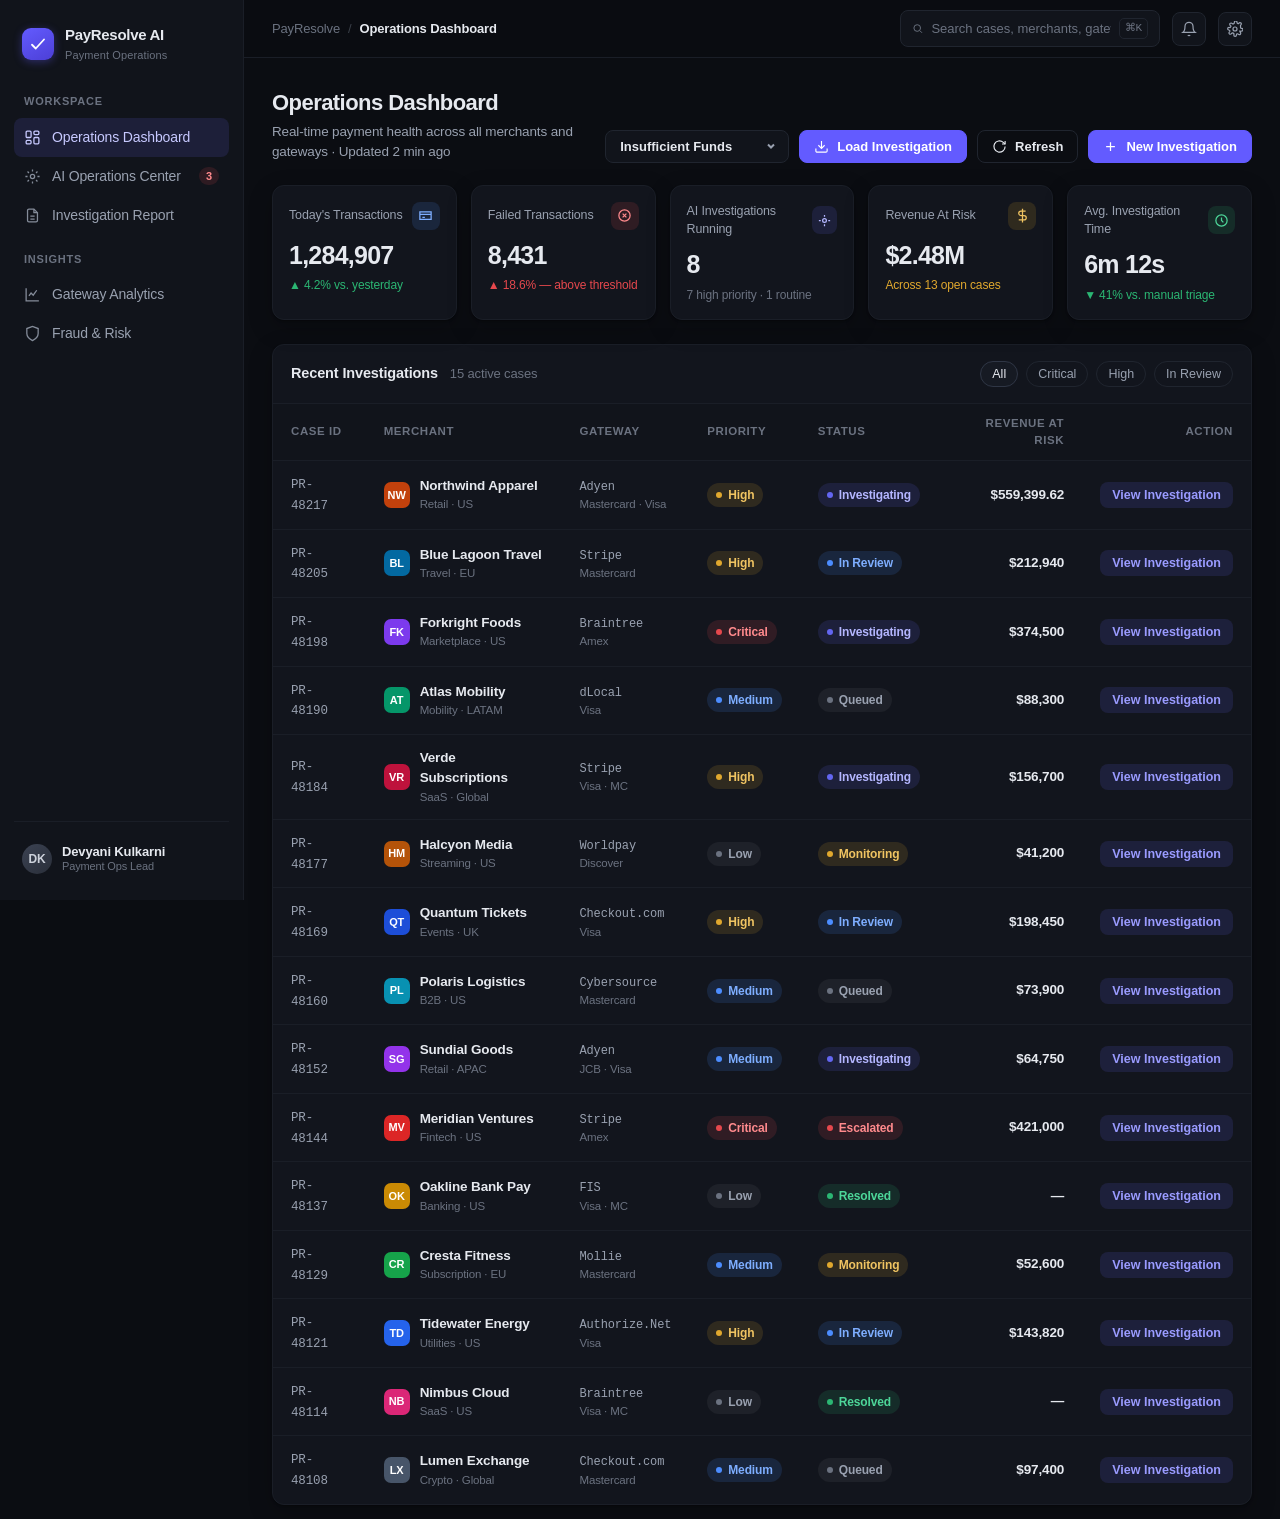
==== index.html @ 767268ad "Refactor project architecture" ====
<!DOCTYPE html>
<html lang="en">
<head>
<meta charset="UTF-8" />
<meta name="viewport" content="width=device-width, initial-scale=1.0" />
<title>PayResolve AI — Payment Operations Platform</title>
<style>
  :root {
    --bg: #0b0d12;
    --bg-elev: #11141b;
    --bg-elev-2: #161a23;
    --panel: #12151d;
    --border: #20252f;
    --border-soft: #1a1e27;
    --text: #e6e9ef;
    --text-mut: #99a1b0;
    --text-dim: #6b7280;
    --accent: #6366f1;
    --accent-soft: rgba(99, 102, 241, 0.14);
    --accent-2: #635bff;
    --green: #2bb673;
    --green-soft: rgba(43, 182, 115, 0.14);
    --amber: #e0a82e;
    --amber-soft: rgba(224, 168, 46, 0.14);
    --red: #e5484d;
    --red-soft: rgba(229, 72, 77, 0.14);
    --blue: #4c8dff;
    --blue-soft: rgba(76, 141, 255, 0.14);
    --radius: 12px;
    --radius-sm: 8px;
    --shadow: 0 1px 2px rgba(0,0,0,0.3), 0 8px 24px rgba(0,0,0,0.22);
    --font: -apple-system, BlinkMacSystemFont, "Segoe UI", Inter, Roboto, Helvetica, Arial, sans-serif;
    --mono: "SF Mono", "JetBrains Mono", ui-monospace, Menlo, Consolas, monospace;
  }

  * { box-sizing: border-box; margin: 0; padding: 0; }
  html, body { height: 100%; }
  body {
    font-family: var(--font);
    background: var(--bg);
    color: var(--text);
    font-size: 14px;
    line-height: 1.5;
    -webkit-font-smoothing: antialiased;
    letter-spacing: -0.01em;
  }
  ::selection { background: var(--accent-soft); }
  ::-webkit-scrollbar { width: 10px; height: 10px; }
  ::-webkit-scrollbar-thumb { background: #232834; border-radius: 8px; border: 2px solid var(--bg); }
  ::-webkit-scrollbar-thumb:hover { background: #2e3442; }

  .app { display: grid; grid-template-columns: 244px 1fr; min-height: 100vh; }

  /* ---------- Sidebar ---------- */
  .sidebar {
    background: var(--bg-elev);
    border-right: 1px solid var(--border-soft);
    display: flex;
    flex-direction: column;
    padding: 18px 14px;
    position: sticky;
    top: 0;
    height: 100vh;
  }
  .brand { display: flex; align-items: center; gap: 11px; padding: 6px 8px 20px; }
  .brand-mark {
    width: 32px; height: 32px; border-radius: 9px;
    background: linear-gradient(150deg, #635bff, #4c3fd6);
    display: grid; place-items: center; flex-shrink: 0;
    box-shadow: 0 2px 8px rgba(99,91,255,0.35);
  }
  .brand-mark svg { width: 18px; height: 18px; }
  .brand-name { font-weight: 650; font-size: 15px; letter-spacing: -0.02em; }
  .brand-sub { font-size: 11px; color: var(--text-dim); letter-spacing: 0.01em; }

  .nav-label { font-size: 11px; text-transform: uppercase; letter-spacing: 0.07em; color: var(--text-dim); padding: 10px 10px 8px; font-weight: 600; }
  .nav-item {
    display: flex; align-items: center; gap: 11px;
    padding: 9px 10px; border-radius: var(--radius-sm);
    color: var(--text-mut); cursor: pointer; font-weight: 500;
    transition: background .15s ease, color .15s ease;
    user-select: none; position: relative;
  }
  .nav-item svg { width: 17px; height: 17px; flex-shrink: 0; opacity: .85; }
  .nav-item:hover { background: var(--bg-elev-2); color: var(--text); }
  .nav-item.active { background: var(--accent-soft); color: #c7c9ff; }
  .nav-item.active svg { opacity: 1; }
  .nav-badge { margin-left: auto; font-size: 11px; background: var(--red-soft); color: #ff8a8d; padding: 1px 7px; border-radius: 20px; font-weight: 600; }

  .sidebar-foot { margin-top: auto; padding-top: 14px; border-top: 1px solid var(--border-soft); }
  .user-chip { display: flex; align-items: center; gap: 10px; padding: 8px 8px; border-radius: var(--radius-sm); cursor: pointer; transition: background .15s; }
  .user-chip:hover { background: var(--bg-elev-2); }
  .avatar { width: 30px; height: 30px; border-radius: 50%; background: linear-gradient(140deg,#3b4252,#2a2f3a); display: grid; place-items: center; font-size: 12px; font-weight: 600; color: #cdd2db; }
  .user-meta { line-height: 1.25; }
  .user-meta .nm { font-size: 13px; font-weight: 550; }
  .user-meta .rl { font-size: 11px; color: var(--text-dim); }

  /* ---------- Main ---------- */
  .main { display: flex; flex-direction: column; min-width: 0; }
  .topbar {
    height: 58px; border-bottom: 1px solid var(--border-soft);
    display: flex; align-items: center; gap: 16px;
    padding: 0 28px; background: rgba(11,13,18,0.7); backdrop-filter: blur(8px);
    position: sticky; top: 0; z-index: 20;
  }
  .crumbs { font-size: 13px; color: var(--text-dim); display: flex; align-items: center; gap: 8px; }
  .crumbs b { color: var(--text); font-weight: 550; }
  .crumbs .sep { opacity: .5; }
  .topbar-right { margin-left: auto; display: flex; align-items: center; gap: 12px; }
  .search {
    display: flex; align-items: center; gap: 8px; background: var(--bg-elev);
    border: 1px solid var(--border); border-radius: var(--radius-sm);
    padding: 7px 11px; width: 260px; color: var(--text-dim);
  }
  .search input { background: none; border: none; outline: none; color: var(--text); font-size: 13px; width: 100%; }
  .search input::placeholder { color: var(--text-dim); }
  .kbd { font-size: 11px; border: 1px solid var(--border); border-radius: 5px; padding: 1px 5px; color: var(--text-dim); font-family: var(--mono); }
  .icon-btn { width: 34px; height: 34px; border-radius: var(--radius-sm); border: 1px solid var(--border); background: var(--bg-elev); display: grid; place-items: center; cursor: pointer; color: var(--text-mut); transition: .15s; }
  .icon-btn:hover { color: var(--text); border-color: #2c3340; }
  .icon-btn svg { width: 16px; height: 16px; }

  .content { padding: 28px; max-width: 1400px; width: 100%; margin: 0 auto; }

  .screen { display: none; animation: fade .25s ease; }
  .screen.active { display: block; }
  @keyframes fade { from { opacity: 0; transform: translateY(4px);} to { opacity:1; transform: none; } }

  .page-head { display: flex; align-items: flex-end; justify-content: space-between; gap: 20px; margin-bottom: 22px; }
  .page-title { font-size: 22px; font-weight: 650; letter-spacing: -0.025em; }
  .page-desc { color: var(--text-mut); font-size: 13.5px; margin-top: 3px; }
  .head-actions { display: flex; gap: 10px; }

  .btn {
    display: inline-flex; align-items: center; gap: 8px;
    padding: 8px 14px; border-radius: var(--radius-sm); font-size: 13px; font-weight: 550;
    border: 1px solid var(--border); background: var(--bg-elev); color: var(--text);
    cursor: pointer; transition: .15s; white-space: nowrap;
  }
  .btn:hover { border-color: #2f3645; background: var(--bg-elev-2); }
  .btn svg { width: 15px; height: 15px; }
  .btn.primary { background: var(--accent-2); border-color: var(--accent-2); color: #fff; }
  .btn.primary:hover { background: #5249f0; border-color: #5249f0; }
  .btn.ghost { background: transparent; }

  /* ---------- Stat cards ---------- */
  .stats { display: grid; grid-template-columns: repeat(5, 1fr); gap: 14px; margin-bottom: 24px; }
  .stat {
    background: var(--panel); border: 1px solid var(--border-soft); border-radius: var(--radius);
    padding: 16px 16px 15px; box-shadow: var(--shadow); transition: border-color .15s, transform .15s;
  }
  .stat:hover { border-color: var(--border); transform: translateY(-1px); }
  .stat-top { display: flex; align-items: center; justify-content: space-between; margin-bottom: 12px; }
  .stat-label { font-size: 12.5px; color: var(--text-mut); font-weight: 500; }
  .stat-ico { width: 28px; height: 28px; border-radius: 8px; display: grid; place-items: center; }
  .stat-ico svg { width: 15px; height: 15px; }
  .stat-val { font-size: 25px; font-weight: 650; letter-spacing: -0.03em; line-height: 1.1; }
  .stat-delta { font-size: 12px; margin-top: 7px; display: flex; align-items: center; gap: 5px; color: var(--text-dim); }
  .delta-up { color: var(--green); } .delta-down { color: var(--red); } .delta-warn { color: var(--amber); }

  /* ---------- Card / table ---------- */
  .card { background: var(--panel); border: 1px solid var(--border-soft); border-radius: var(--radius); box-shadow: var(--shadow); overflow: hidden; }
  .card-head { display: flex; align-items: center; justify-content: space-between; padding: 16px 18px; border-bottom: 1px solid var(--border-soft); }
  .card-title { font-size: 14.5px; font-weight: 600; }
  .card-title .muted { color: var(--text-dim); font-weight: 400; margin-left: 8px; font-size: 13px; }
  .filters { display: flex; gap: 8px; }
  .chip { font-size: 12.5px; padding: 5px 11px; border-radius: 20px; border: 1px solid var(--border); color: var(--text-mut); cursor: pointer; transition: .15s; background: transparent; }
  .chip:hover { color: var(--text); border-color: #2f3645; }
  .chip.active { background: var(--bg-elev-2); color: var(--text); border-color: #2f3645; }

  table { width: 100%; border-collapse: collapse; }
  thead th {
    text-align: left; font-size: 11.5px; text-transform: uppercase; letter-spacing: 0.05em;
    color: var(--text-dim); font-weight: 600; padding: 11px 18px; background: var(--bg-elev);
    border-bottom: 1px solid var(--border-soft);
  }
  thead th.right, td.right { text-align: right; }
  tbody td { padding: 13px 18px; border-bottom: 1px solid var(--border-soft); font-size: 13.5px; vertical-align: middle; }
  tbody tr:last-child td { border-bottom: none; }
  tbody tr { transition: background .12s; }
  tbody tr:hover { background: rgba(255,255,255,0.018); }
  .case-id { font-family: var(--mono); font-size: 12.5px; color: var(--text-mut); }
  .merchant-cell { display: flex; align-items: center; gap: 10px; }
  .merchant-logo { width: 26px; height: 26px; border-radius: 7px; display: grid; place-items: center; font-size: 11px; font-weight: 700; color: #fff; flex-shrink: 0; }
  .merchant-name { font-weight: 550; }
  .merchant-sub { font-size: 11.5px; color: var(--text-dim); }
  .gateway-tag { font-family: var(--mono); font-size: 12px; color: var(--text-mut); }

  .badge { display: inline-flex; align-items: center; gap: 6px; font-size: 12px; font-weight: 550; padding: 3px 9px; border-radius: 20px; white-space: nowrap; }
  .badge .dot { width: 6px; height: 6px; border-radius: 50%; }
  .b-red { background: var(--red-soft); color: #ff8a8d; } .b-red .dot { background: var(--red); }
  .b-amber { background: var(--amber-soft); color: #f0c462; } .b-amber .dot { background: var(--amber); }
  .b-green { background: var(--green-soft); color: #4dd699; } .b-green .dot { background: var(--green); }
  .b-blue { background: var(--blue-soft); color: #7eaeff; } .b-blue .dot { background: var(--blue); }
  .b-gray { background: rgba(255,255,255,0.05); color: var(--text-mut); } .b-gray .dot { background: var(--text-dim); }
  .b-violet { background: var(--accent-soft); color: #b4b6ff; } .b-violet .dot { background: var(--accent); }

  .risk-val { font-weight: 600; font-variant-numeric: tabular-nums; }
  .link-btn { font-size: 12.5px; font-weight: 550; color: #9a9bff; background: var(--accent-soft); border: 1px solid transparent; padding: 5px 11px; border-radius: var(--radius-sm); cursor: pointer; transition: .15s; white-space: nowrap; }
  .link-btn:hover { background: rgba(99,102,241,0.22); }

  /* ---------- Screen 2 — Ops center ---------- */
  .ops-grid {
    display: grid;
    grid-template-columns: 300px 1fr 320px;
    grid-template-rows: minmax(360px, 1fr) 260px;
    grid-template-areas:
      "summary center decision"
      "summary conversation recommend";
    gap: 16px;
    height: calc(100vh - 58px - 56px - 70px);
    min-height: 640px;
  }
  .ops-panel { background: var(--panel); border: 1px solid var(--border-soft); border-radius: var(--radius); box-shadow: var(--shadow); display: flex; flex-direction: column; overflow: hidden; }
  .ops-panel-head { padding: 13px 16px; border-bottom: 1px solid var(--border-soft); display: flex; align-items: center; gap: 9px; flex-shrink: 0; }
  .ops-panel-head .ico { width: 26px; height: 26px; border-radius: 7px; display: grid; place-items: center; background: var(--bg-elev-2); }
  .ops-panel-head .ico svg { width: 14px; height: 14px; color: var(--text-mut); }
  .ops-panel-head h3 { font-size: 13.5px; font-weight: 600; }
  .ops-panel-head .sub { font-size: 11px; color: var(--text-dim); }
  .ops-panel-body { padding: 16px; overflow: auto; flex: 1; }

  .area-summary { grid-area: summary; }
  .area-center { grid-area: center; }
  .area-decision { grid-area: decision; }
  .area-conversation { grid-area: conversation; }
  .area-recommend { grid-area: recommend; }

  .summary-row { display: flex; flex-direction: column; gap: 3px; padding: 11px 0; border-bottom: 1px solid var(--border-soft); }
  .summary-row:last-child { border-bottom: none; }
  .summary-row .k { font-size: 11.5px; text-transform: uppercase; letter-spacing: 0.05em; color: var(--text-dim); font-weight: 600; }
  .summary-row .v { font-size: 14px; font-weight: 550; display: flex; align-items: center; gap: 9px; }

  .placeholder {
    flex: 1; display: flex; flex-direction: column; align-items: center; justify-content: center;
    text-align: center; padding: 30px; gap: 14px; color: var(--text-dim);
    border: 1.5px dashed var(--border); border-radius: var(--radius); margin: 16px;
  }
  .placeholder .ph-ico { width: 52px; height: 52px; border-radius: 14px; background: var(--bg-elev-2); display: grid; place-items: center; }
  .placeholder .ph-ico svg { width: 24px; height: 24px; color: var(--text-mut); }
  .placeholder h4 { font-size: 15px; font-weight: 600; color: var(--text); }
  .placeholder p { font-size: 12.5px; max-width: 340px; line-height: 1.55; }
  .ph-pill { font-size: 11px; font-weight: 600; letter-spacing: 0.04em; text-transform: uppercase; color: #9a9bff; background: var(--accent-soft); padding: 4px 10px; border-radius: 20px; }


  /* ---------- Screen 3 — Report ---------- */
  .report-wrap { max-width: 860px; margin: 0 auto; }
  .report {
    background: var(--panel); border: 1px solid var(--border-soft); border-radius: var(--radius);
    box-shadow: var(--shadow); overflow: hidden;
  }
  .report-banner { padding: 28px 36px; border-bottom: 1px solid var(--border-soft); background: linear-gradient(180deg, #14171f, var(--panel)); }
  .report-tag { font-size: 11px; text-transform: uppercase; letter-spacing: 0.08em; color: #9a9bff; font-weight: 650; margin-bottom: 10px; }
  .report-title { font-size: 24px; font-weight: 680; letter-spacing: -0.03em; }
  .report-meta { display: flex; flex-wrap: wrap; gap: 22px; margin-top: 16px; }
  .report-meta div { display: flex; flex-direction: column; gap: 2px; }
  .report-meta .k { font-size: 11px; text-transform: uppercase; letter-spacing: 0.05em; color: var(--text-dim); font-weight: 600; }
  .report-meta .v { font-size: 13.5px; font-weight: 550; }
  .report-body { padding: 14px 36px 36px; }
  .sec { padding: 26px 0; border-bottom: 1px solid var(--border-soft); }
  .sec:last-child { border-bottom: none; }
  .sec-head { display: flex; align-items: center; gap: 11px; margin-bottom: 14px; }
  .sec-num { width: 24px; height: 24px; border-radius: 7px; background: var(--bg-elev-2); display: grid; place-items: center; font-size: 12px; font-weight: 650; color: var(--text-mut); font-family: var(--mono); }
  .sec-head h3 { font-size: 16px; font-weight: 620; letter-spacing: -0.02em; }
  .sec p { color: var(--text-mut); font-size: 14px; line-height: 1.7; margin-bottom: 12px; }
  .sec p:last-child { margin-bottom: 0; }
  .sec strong { color: var(--text); font-weight: 600; }
  .callout { background: var(--bg-elev); border: 1px solid var(--border-soft); border-left: 3px solid var(--accent-2); border-radius: var(--radius-sm); padding: 14px 16px; margin: 6px 0; }
  .callout .ct { font-size: 12px; text-transform: uppercase; letter-spacing: 0.05em; color: var(--text-dim); font-weight: 600; margin-bottom: 5px; }
  .callout .cv { font-size: 14px; color: var(--text); line-height: 1.6; }
  .impact-grid { display: grid; grid-template-columns: repeat(3, 1fr); gap: 12px; margin-top: 6px; }
  .impact-cell { background: var(--bg-elev); border: 1px solid var(--border-soft); border-radius: var(--radius-sm); padding: 14px; }
  .impact-cell .k { font-size: 11.5px; color: var(--text-dim); text-transform: uppercase; letter-spacing: 0.04em; font-weight: 600; }
  .impact-cell .v { font-size: 21px; font-weight: 650; letter-spacing: -0.02em; margin-top: 6px; }
  .impact-cell .s { font-size: 12px; color: var(--text-mut); margin-top: 3px; }
  .evidence-list { display: flex; flex-direction: column; gap: 9px; }
  .ev-item { display: flex; align-items: center; gap: 12px; background: var(--bg-elev); border: 1px solid var(--border-soft); border-radius: var(--radius-sm); padding: 12px 14px; }
  .ev-item .ev-ico { width: 30px; height: 30px; border-radius: 8px; background: var(--bg-elev-2); display: grid; place-items: center; flex-shrink: 0; }
  .ev-item .ev-ico svg { width: 15px; height: 15px; color: var(--text-mut); }
  .ev-item .ev-main { flex: 1; }
  .ev-item .ev-t { font-size: 13.5px; font-weight: 550; }
  .ev-item .ev-d { font-size: 12px; color: var(--text-dim); }
  .approval-row { display: flex; align-items: center; gap: 14px; background: var(--bg-elev); border: 1px solid var(--border-soft); border-radius: var(--radius-sm); padding: 16px; }
  .approval-row .ap-av { width: 40px; height: 40px; border-radius: 50%; background: linear-gradient(140deg,#3b4252,#2a2f3a); display: grid; place-items: center; font-weight: 650; color: #cdd2db; }
  .approval-row .ap-main { flex: 1; }
  .approval-row .ap-n { font-weight: 600; font-size: 14px; }
  .approval-row .ap-r { font-size: 12.5px; color: var(--text-dim); }

  @media (max-width: 1160px) {
    .stats { grid-template-columns: repeat(2, 1fr); }
    .ops-grid { grid-template-columns: 1fr; grid-template-rows: auto auto auto auto auto; grid-template-areas: "summary" "center" "decision" "conversation" "recommend"; height: auto; }
    .ops-panel { min-height: 280px; }
  }
  @media (max-width: 820px) {
    .app { grid-template-columns: 1fr; }
    .sidebar { display: none; }
    .search { display: none; }
    .stats { grid-template-columns: 1fr; }
    .content { padding: 18px; }
    .impact-grid { grid-template-columns: 1fr; }
    table { font-size: 12.5px; }
  }

  /* ============================================================
     MULTI-AGENT ORCHESTRATION  (Ops Center only — additive)
     ============================================================ */
  .agent-canvas { display: flex; flex-direction: column; align-items: stretch; gap: 0; }
  .agent-card {
    position: relative; display: flex; align-items: flex-start; gap: 12px;
    background: var(--bg-elev); border: 1px solid var(--border-soft);
    border-radius: var(--radius-sm); padding: 13px 14px;
    transition: border-color .3s ease, background .3s ease, box-shadow .3s ease, transform .3s ease;
    z-index: 1;
  }
  .agent-card .ag-avatar {
    width: 34px; height: 34px; border-radius: 9px; flex-shrink: 0;
    display: grid; place-items: center; background: var(--bg-elev-2);
    border: 1px solid var(--border); transition: .3s ease;
  }
  .agent-card .ag-avatar svg { width: 17px; height: 17px; color: var(--text-mut); transition: color .3s ease; }
  .agent-card .ag-main { flex: 1; min-width: 0; }
  .agent-card .ag-top { display: flex; align-items: center; gap: 8px; }
  .agent-card .ag-name { font-size: 13.5px; font-weight: 600; letter-spacing: -0.01em; }
  .agent-card .ag-role { font-size: 10.5px; text-transform: uppercase; letter-spacing: 0.05em; color: var(--text-dim); font-weight: 600; }
  .agent-card .ag-status { display: flex; align-items: center; gap: 7px; margin-top: 5px; }
  .agent-card .ag-status .ag-dot { width: 7px; height: 7px; border-radius: 50%; background: var(--text-dim); flex-shrink: 0; transition: background .3s ease; }
  .agent-card .ag-status-text { font-size: 12.5px; color: var(--text-mut); font-variant-numeric: tabular-nums; }
  .agent-card .ag-state {
    margin-left: auto; align-self: flex-start; font-size: 10.5px; font-weight: 650;
    letter-spacing: 0.03em; text-transform: uppercase; padding: 3px 8px; border-radius: 20px;
    background: rgba(255,255,255,0.05); color: var(--text-mut); flex-shrink: 0; transition: .3s ease;
  }
  .agent-card .ag-progress {
    height: 3px; border-radius: 3px; background: var(--bg-elev-2);
    margin-top: 10px; overflow: hidden; opacity: 0; max-height: 0;
    transition: opacity .3s ease, max-height .3s ease;
  }
  .agent-card .ag-progress .ag-bar {
    height: 100%; width: 30%; border-radius: 3px;
    background: linear-gradient(90deg, transparent, var(--accent), transparent);
  }
  .agent-card .ag-result { display: none; margin-top: 10px; gap: 8px; flex-wrap: wrap; }
  .agent-card.show-result .ag-result { display: flex; }
  .ag-metric {
    display: flex; flex-direction: column; gap: 1px;
    background: var(--bg-elev-2); border: 1px solid var(--border-soft);
    border-radius: var(--radius-sm); padding: 7px 11px; animation: agPop .35s ease backwards;
  }
  .ag-metric .mk { font-size: 9.5px; text-transform: uppercase; letter-spacing: 0.05em; color: var(--text-dim); font-weight: 650; }
  .ag-metric .mv { font-size: 14px; font-weight: 650; letter-spacing: -0.01em; font-variant-numeric: tabular-nums; color: #4dd699; }
  @keyframes agPop { from { opacity: 0; transform: translateY(4px) scale(.97);} to { opacity:1; transform:none; } }
  .agent-card.waiting { opacity: .72; }
  .agent-card.working {
    border-color: rgba(99,102,241,0.55);
    background: linear-gradient(180deg, rgba(99,102,241,0.06), var(--bg-elev));
    box-shadow: 0 0 0 1px rgba(99,102,241,0.18), 0 8px 26px rgba(99,91,255,0.12); opacity: 1;
  }
  .agent-card.working .ag-avatar { border-color: rgba(99,102,241,0.6); background: var(--accent-soft); }
  .agent-card.working .ag-avatar svg { color: #b4b6ff; }
  .agent-card.working .ag-status .ag-dot { background: var(--accent); animation: agPulse 1.1s ease-in-out infinite; }
  .agent-card.working .ag-status-text { color: var(--text); }
  .agent-card.working .ag-state { background: var(--accent-soft); color: #b4b6ff; }
  .agent-card.working .ag-progress { opacity: 1; max-height: 8px; }
  .agent-card.working .ag-progress .ag-bar { animation: agIndet 1.15s ease-in-out infinite; }
  @keyframes agPulse { 0%,100% { transform: scale(1); box-shadow: 0 0 0 0 rgba(99,102,241,0.5);} 50% { transform: scale(1.25); box-shadow: 0 0 0 4px rgba(99,102,241,0);} }
  @keyframes agIndet { 0% { transform: translateX(-120%);} 100% { transform: translateX(360%);} }
  .agent-card.completed { border-color: rgba(43,182,115,0.4); opacity: 1; }
  .agent-card.completed .ag-avatar { border-color: rgba(43,182,115,0.45); background: var(--green-soft); }
  .agent-card.completed .ag-avatar svg { color: #4dd699; }
  .agent-card.completed .ag-status .ag-dot { background: var(--green); }
  .agent-card.completed .ag-status-text { color: var(--text-mut); }
  .agent-card.completed .ag-state { background: var(--green-soft); color: #4dd699; }
  .agent-card.completed .ag-progress { opacity: 0; max-height: 0; }
  .agent-card.is-manager .ag-avatar { background: linear-gradient(150deg, rgba(99,91,255,0.25), rgba(76,63,214,0.18)); }
  .agent-link { height: 22px; display: flex; justify-content: center; position: relative; }
  .agent-link::before { content: ""; width: 2px; height: 100%; background: var(--border); border-radius: 2px; transition: background .3s ease; }
  .agent-link.armed::before { background: linear-gradient(180deg, var(--green), var(--accent)); }
  .agent-link .lk-pulse {
    position: absolute; top: -3px; left: 50%; width: 7px; height: 7px; margin-left: -3.5px;
    border-radius: 50%; background: var(--accent); opacity: 0; box-shadow: 0 0 10px 2px rgba(99,102,241,0.7);
  }
  .agent-link.flowing .lk-pulse { animation: lkFlow 1s ease-in-out infinite; }
  @keyframes lkFlow { 0% { top: -3px; opacity: 0;} 15% { opacity: 1;} 85% { opacity: 1;} 100% { top: 100%; opacity: 0;} }
  .decision-log { display: flex; flex-direction: column; gap: 0; }
  .dlog-item { display: flex; gap: 12px; padding: 10px 2px; position: relative; animation: dlogIn .4s cubic-bezier(.2,.7,.3,1) backwards; }
  .dlog-item + .dlog-item { border-top: 1px solid var(--border-soft); }
  @keyframes dlogIn { from { opacity: 0; transform: translateX(14px);} to { opacity:1; transform:none; } }
  .dlog-time { font-family: var(--mono); font-size: 11.5px; color: var(--text-dim); flex-shrink: 0; width: 38px; padding-top: 1px; font-variant-numeric: tabular-nums; }
  .dlog-rail { position: relative; width: 12px; flex-shrink: 0; display: flex; justify-content: center; }
  .dlog-rail::before { content: ""; position: absolute; top: 4px; bottom: -14px; width: 2px; background: var(--border-soft); }
  .dlog-item:last-child .dlog-rail::before { display: none; }
  .dlog-node { width: 9px; height: 9px; border-radius: 50%; background: var(--accent); margin-top: 3px; box-shadow: 0 0 0 3px var(--accent-soft); z-index: 1; }
  .dlog-item.done .dlog-node { background: var(--green); box-shadow: 0 0 0 3px var(--green-soft); }
  .dlog-text { font-size: 12.5px; color: var(--text); line-height: 1.4; }
  .dlog-text .dlog-sub { display: block; font-size: 11px; color: var(--text-dim); margin-top: 1px; }
  .conv-stream { display: flex; flex-direction: column; gap: 12px; }
  .conv-msg { display: flex; gap: 10px; animation: convIn .35s ease backwards; }
  @keyframes convIn { from { opacity: 0; transform: translateY(6px);} to { opacity:1; transform:none; } }
  .conv-av { width: 28px; height: 28px; border-radius: 7px; flex-shrink: 0; display: grid; place-items: center; font-size: 11px; font-weight: 700; color: #fff; }
  .conv-bubble { min-width: 0; }
  .conv-meta { display: flex; align-items: baseline; gap: 8px; margin-bottom: 2px; }
  .conv-who { font-size: 12.5px; font-weight: 600; }
  .conv-when { font-size: 10.5px; color: var(--text-dim); font-family: var(--mono); }
  .conv-body {
    font-size: 13px; color: var(--text-mut); line-height: 1.45;
    background: var(--bg-elev); border: 1px solid var(--border-soft);
    border-radius: 4px 10px 10px 10px; padding: 7px 11px; display: inline-block;
  }
  .conv-body .mention { color: #9a9bff; font-weight: 600; }
  .conv-typing { display: inline-flex; gap: 4px; padding: 9px 11px; }
  .conv-typing span { width: 6px; height: 6px; border-radius: 50%; background: var(--text-dim); animation: typb 1s infinite ease-in-out; }
  .conv-typing span:nth-child(2) { animation-delay: .15s; }
  .conv-typing span:nth-child(3) { animation-delay: .3s; }
  @keyframes typb { 0%,60%,100% { opacity:.3; transform: translateY(0);} 30% { opacity:1; transform: translateY(-3px);} }
  .rec-console { display: flex; flex-direction: column; height: 100%; }
  .rec-pending { flex: 1; display: flex; flex-direction: column; align-items: center; justify-content: center; gap: 12px; text-align: center; color: var(--text-dim); padding: 16px; }
  .rec-pending .rec-spin { width: 30px; height: 30px; border-radius: 50%; border: 2.5px solid var(--border); border-top-color: var(--accent); animation: recSpin .8s linear infinite; }
  @keyframes recSpin { to { transform: rotate(360deg); } }
  .rec-pending p { font-size: 12.5px; max-width: 230px; }
  .rec-ready { display: none; flex-direction: column; gap: 11px; animation: fade .35s ease; }
  .rec-ready.show { display: flex; }
  .rec-grid { display: grid; grid-template-columns: 1fr 1fr; gap: 9px; }
  .rec-cell { background: var(--bg-elev); border: 1px solid var(--border-soft); border-radius: var(--radius-sm); padding: 10px 12px; }
  .rec-cell.full { grid-column: 1 / -1; }
  .rec-cell .rk { font-size: 10px; text-transform: uppercase; letter-spacing: 0.05em; color: var(--text-dim); font-weight: 650; }
  .rec-cell .rv { font-size: 15px; font-weight: 650; letter-spacing: -0.01em; margin-top: 3px; font-variant-numeric: tabular-nums; }
  .rec-cell .rv.green { color: #4dd699; }
  .rec-actions { display: flex; gap: 8px; margin-top: 2px; }
  .rec-actions .btn { flex: 1; justify-content: center; padding: 9px 8px; }
  .btn.success { background: var(--green); border-color: var(--green); color: #06241a; font-weight: 650; }
  .btn.success:hover { background: #25a567; border-color: #25a567; }

  /* ---------- Investigation progress tracker (Ops Center) ---------- */
  .invest-progress {
    display: flex; align-items: center; gap: 0;
    background: var(--panel); border: 1px solid var(--border-soft);
    border-radius: var(--radius); box-shadow: var(--shadow);
    padding: 14px 18px; margin-bottom: 16px; overflow-x: auto;
  }
  .ip-step { display: flex; align-items: center; gap: 9px; flex-shrink: 0; }
  .ip-node {
    width: 22px; height: 22px; border-radius: 50%; flex-shrink: 0;
    display: grid; place-items: center; font-size: 11px; font-weight: 700;
    background: var(--bg-elev-2); border: 1px solid var(--border);
    color: var(--text-dim); transition: background .35s ease, border-color .35s ease, color .35s ease, box-shadow .35s ease;
    font-variant-numeric: tabular-nums;
  }
  .ip-node .ip-check { width: 12px; height: 12px; display: none; }
  .ip-label { font-size: 11.5px; font-weight: 600; color: var(--text-dim); white-space: nowrap; transition: color .35s ease; letter-spacing: -0.01em; }
  .ip-line { height: 2px; flex: 1; min-width: 18px; background: var(--border); margin: 0 10px; border-radius: 2px; position: relative; overflow: hidden; }
  .ip-line::after { content: ""; position: absolute; inset: 0; width: 0; background: linear-gradient(90deg, var(--green), var(--accent)); transition: width .5s ease; }
  .ip-line.filled::after { width: 100%; }
  .ip-step.done .ip-node { background: var(--green-soft); border-color: rgba(43,182,115,0.5); color: #4dd699; }
  .ip-step.done .ip-node .ip-num { display: none; }
  .ip-step.done .ip-node .ip-check { display: block; }
  .ip-step.done .ip-label { color: var(--text-mut); }
  .ip-step.active .ip-node { background: var(--accent-soft); border-color: rgba(99,102,241,0.6); color: #b4b6ff; animation: ipPulse 1.7s ease-in-out infinite; }
  .ip-step.active .ip-label { color: var(--text); }
  @keyframes ipPulse { 0%,100% { box-shadow: 0 0 0 3px rgba(99,102,241,0.10);} 50% { box-shadow: 0 0 0 6px rgba(99,102,241,0);} }

  /* ---------- Expandable agent detail ---------- */
  .agent-card { cursor: pointer; }
  .agent-card:hover { border-color: var(--border); }
  .ag-chevron { width: 14px; height: 14px; color: var(--text-dim); flex-shrink: 0; transition: transform .3s ease, color .3s ease; }
  .agent-card.expanded .ag-chevron { transform: rotate(180deg); color: var(--text-mut); }
  .ag-detail { width: 100%; max-height: 0; opacity: 0; overflow: hidden; transition: max-height .4s ease, opacity .3s ease, margin-top .3s ease; margin-top: 0; }
  .agent-card.expanded .ag-detail { max-height: 460px; opacity: 1; margin-top: 11px; }
  .ag-detail-inner { border-top: 1px solid var(--border-soft); padding-top: 11px; display: flex; flex-direction: column; gap: 11px; }
  .ag-d-row { display: flex; flex-direction: column; gap: 4px; }
  .ag-d-k { font-size: 9.5px; text-transform: uppercase; letter-spacing: 0.05em; color: var(--text-dim); font-weight: 650; }
  .ag-d-v { font-size: 12.5px; color: var(--text); line-height: 1.45; }
  .ag-d-tags { display: flex; flex-wrap: wrap; gap: 6px; }
  .ag-d-tag { font-size: 11px; font-family: var(--mono); color: var(--text-mut); background: var(--bg-elev-2); border: 1px solid var(--border-soft); border-radius: 6px; padding: 3px 8px; }
  .ag-d-v.conf { color: #4dd699; font-weight: 650; font-variant-numeric: tabular-nums; }

  /* ---------- Completion summary (Recommendation Console) ---------- */
  .rec-complete-head { display: flex; align-items: center; gap: 11px; padding-bottom: 3px; animation: agPop .4s ease backwards; }
  .rec-complete-head .rc-badge { width: 32px; height: 32px; border-radius: 9px; background: var(--green-soft); display: grid; place-items: center; flex-shrink: 0; }
  .rec-complete-head .rc-badge svg { width: 17px; height: 17px; color: #4dd699; }
  .rec-complete-head .rc-t { font-size: 14.5px; font-weight: 650; letter-spacing: -0.01em; }
  .rec-complete-head .rc-s { font-size: 11px; color: var(--text-dim); }
  .rec-rec-label { font-size: 10px; text-transform: uppercase; letter-spacing: 0.05em; color: var(--text-dim); font-weight: 650; margin-top: 4px; }
  .rec-actions.stack { flex-direction: column; }
  .rec-actions.stack .btn { width: 100%; }
  .rec-actions .btn.sel { box-shadow: 0 0 0 1px var(--accent); border-color: var(--accent); }

  @media (prefers-reduced-motion: reduce) {
    .agent-card .ag-status .ag-dot, .agent-card.working .ag-progress .ag-bar,
    .agent-link.flowing .lk-pulse, .conv-typing span, .rec-pending .rec-spin,
    .ip-step.active .ip-node { animation: none !important; }
  }
</style>
</head>
<body>
<div class="app">
  <!-- ===================== SIDEBAR ===================== -->
  <aside class="sidebar">
    <div class="brand">
      <div class="brand-mark">
        <svg viewBox="0 0 24 24" fill="none"><path d="M4 13l5 5L20 6" stroke="#fff" stroke-width="2.4" stroke-linecap="round" stroke-linejoin="round"/></svg>
      </div>
      <div>
        <div class="brand-name">PayResolve AI</div>
        <div class="brand-sub">Payment Operations</div>
      </div>
    </div>

    <div class="nav-label">Workspace</div>
    <div class="nav-item active" data-screen="dashboard">
      <svg viewBox="0 0 24 24" fill="none" stroke="currentColor" stroke-width="1.8"><rect x="3" y="3" width="7" height="9" rx="1.5"/><rect x="14" y="3" width="7" height="5" rx="1.5"/><rect x="14" y="12" width="7" height="9" rx="1.5"/><rect x="3" y="16" width="7" height="5" rx="1.5"/></svg>
      <span>Operations Dashboard</span>
    </div>
    <div class="nav-item" data-screen="ops">
      <svg viewBox="0 0 24 24" fill="none" stroke="currentColor" stroke-width="1.8"><circle cx="12" cy="12" r="3"/><path d="M12 2v3M12 19v3M2 12h3M19 12h3M5 5l2 2M17 17l2 2M19 5l-2 2M7 17l-2 2"/></svg>
      <span>AI Operations Center</span>
      <span class="nav-badge">3</span>
    </div>
    <div class="nav-item" data-screen="report">
      <svg viewBox="0 0 24 24" fill="none" stroke="currentColor" stroke-width="1.8"><path d="M14 3H7a2 2 0 00-2 2v14a2 2 0 002 2h10a2 2 0 002-2V8z"/><path d="M14 3v5h5M9 13h6M9 17h6"/></svg>
      <span>Investigation Report</span>
    </div>

    <div class="nav-label" style="margin-top:6px;">Insights</div>
    <div class="nav-item" data-screen="dashboard">
      <svg viewBox="0 0 24 24" fill="none" stroke="currentColor" stroke-width="1.8"><path d="M3 3v18h18"/><path d="M7 14l3-4 3 3 5-7"/></svg>
      <span>Gateway Analytics</span>
    </div>
    <div class="nav-item" data-screen="dashboard">
      <svg viewBox="0 0 24 24" fill="none" stroke="currentColor" stroke-width="1.8"><path d="M12 22s8-4 8-10V5l-8-3-8 3v7c0 6 8 10 8 10z"/></svg>
      <span>Fraud & Risk</span>
    </div>

    <div class="sidebar-foot">
      <div class="user-chip">
        <div class="avatar">DK</div>
        <div class="user-meta">
          <div class="nm">Devyani Kulkarni</div>
          <div class="rl">Payment Ops Lead</div>
        </div>
      </div>
    </div>
  </aside>

  <!-- ===================== MAIN ===================== -->
  <div class="main">
    <header class="topbar">
      <div class="crumbs">
        <span>PayResolve</span><span class="sep">/</span><b id="crumbCurrent">Operations Dashboard</b>
      </div>
      <div class="topbar-right">
        <div class="search">
          <svg viewBox="0 0 24 24" width="15" height="15" fill="none" stroke="currentColor" stroke-width="2"><circle cx="11" cy="11" r="7"/><path d="M21 21l-4-4"/></svg>
          <input placeholder="Search cases, merchants, gateways…" />
          <span class="kbd">⌘K</span>
        </div>
        <div class="icon-btn" title="Notifications">
          <svg viewBox="0 0 24 24" fill="none" stroke="currentColor" stroke-width="1.8"><path d="M18 8a6 6 0 00-12 0c0 7-3 9-3 9h18s-3-2-3-9M13.7 21a2 2 0 01-3.4 0"/></svg>
        </div>
        <div class="icon-btn" title="Settings">
          <svg viewBox="0 0 24 24" fill="none" stroke="currentColor" stroke-width="1.8"><circle cx="12" cy="12" r="3"/><path d="M19.4 15a1.6 1.6 0 00.3 1.8l.1.1a2 2 0 11-2.8 2.8l-.1-.1a1.6 1.6 0 00-2.7 1.1V21a2 2 0 01-4 0v-.1A1.6 1.6 0 006.7 19l-.1.1a2 2 0 11-2.8-2.8l.1-.1a1.6 1.6 0 00-1.1-2.7H3a2 2 0 010-4h.1A1.6 1.6 0 005 6.7l-.1-.1a2 2 0 112.8-2.8l.1.1a1.6 1.6 0 001.8.3H10a1.6 1.6 0 001-1.5V2a2 2 0 014 0v.1a1.6 1.6 0 001 1.5 1.6 1.6 0 001.8-.3l.1-.1a2 2 0 112.8 2.8l-.1.1a1.6 1.6 0 00-.3 1.8V10a1.6 1.6 0 001.5 1H22a2 2 0 010 4h-.1a1.6 1.6 0 00-1.5 1z"/></svg>
        </div>
      </div>
    </header>

    <div class="content">

      <!-- ============ SCREEN 1: DASHBOARD ============ -->
      <section class="screen active" id="screen-dashboard">
        <div class="page-head">
          <div>
            <div class="page-title">Operations Dashboard</div>
            <div class="page-desc">Real-time payment health across all merchants and gateways · Updated 2 min ago</div>
          </div>
          <div class="head-actions">
            <select id="datasetSelect" class="btn" aria-label="Investigation dataset"
                    style="background:var(--bg-elev);color:var(--text);appearance:none;-webkit-appearance:none;padding-right:30px;background-image:url('data:image/svg+xml;utf8,<svg xmlns=%22http://www.w3.org/2000/svg%22 width=%2212%22 height=%2212%22 fill=%22none%22 stroke=%22%2399a1b0%22 stroke-width=%222%22><path d=%22M3 4.5l3 3 3-3%22/></svg>');background-repeat:no-repeat;background-position:right 11px center;">
              <option value="insufficient-funds">Insufficient Funds</option>
              <option value="expired-card">Expired Card</option>
              <option value="do-not-honor">Do Not Honor</option>
              <option value="issuer-unavailable">Issuer Unavailable</option>
              <option value="authentication-failure">Authentication Failure</option>
            </select>
            <button class="btn primary" id="loadInvestigationBtn" onclick="loadDataset(document.getElementById('datasetSelect').value)">
              <svg viewBox="0 0 24 24" fill="none" stroke="currentColor" stroke-width="1.8"><path d="M21 15v4a2 2 0 01-2 2H5a2 2 0 01-2-2v-4M7 10l5 5 5-5M12 15V3"/></svg>
              Load Investigation
            </button>
            <button class="btn ghost">
              <svg viewBox="0 0 24 24" fill="none" stroke="currentColor" stroke-width="1.8"><path d="M21 12a9 9 0 11-3-6.7L21 8"/><path d="M21 3v5h-5"/></svg>
              Refresh
            </button>
            <button class="btn primary">
              <svg viewBox="0 0 24 24" fill="none" stroke="currentColor" stroke-width="2"><path d="M12 5v14M5 12h14"/></svg>
              New Investigation
            </button>
          </div>
        </div>

        <div class="stats">
          <div class="stat">
            <div class="stat-top">
              <span class="stat-label">Today's Transactions</span>
              <span class="stat-ico" style="background:var(--blue-soft)"><svg viewBox="0 0 24 24" fill="none" stroke="#7eaeff" stroke-width="2"><path d="M3 10h18M7 15h4M3 6h18v12H3z"/></svg></span>
            </div>
            <div class="stat-val">1,284,907</div>
            <div class="stat-delta delta-up">▲ 4.2% vs. yesterday</div>
          </div>
          <div class="stat">
            <div class="stat-top">
              <span class="stat-label">Failed Transactions</span>
              <span class="stat-ico" style="background:var(--red-soft)"><svg viewBox="0 0 24 24" fill="none" stroke="#ff8a8d" stroke-width="2"><circle cx="12" cy="12" r="9"/><path d="M15 9l-6 6M9 9l6 6"/></svg></span>
            </div>
            <div class="stat-val" id="statFailedVal">8,431</div>
            <div class="stat-delta delta-down" id="statFailedSub">▲ 18.6% — above threshold</div>
          </div>
          <div class="stat">
            <div class="stat-top">
              <span class="stat-label">AI Investigations Running</span>
              <span class="stat-ico" style="background:var(--accent-soft)"><svg viewBox="0 0 24 24" fill="none" stroke="#b4b6ff" stroke-width="2"><circle cx="12" cy="12" r="3"/><path d="M12 3v3M12 18v3M3 12h3M18 12h3"/></svg></span>
            </div>
            <div class="stat-val" id="statRunVal">7</div>
            <div class="stat-delta" id="statRunSub">3 high priority · 4 routine</div>
          </div>
          <div class="stat">
            <div class="stat-top">
              <span class="stat-label">Revenue At Risk</span>
              <span class="stat-ico" style="background:var(--amber-soft)"><svg viewBox="0 0 24 24" fill="none" stroke="#f0c462" stroke-width="2"><path d="M12 1v22M17 5H9.5a3.5 3.5 0 000 7h5a3.5 3.5 0 010 7H6"/></svg></span>
            </div>
            <div class="stat-val" id="statRiskVal">$2.41M</div>
            <div class="stat-delta delta-warn" id="statRiskSub">Across 7 open cases</div>
          </div>
          <div class="stat">
            <div class="stat-top">
              <span class="stat-label">Avg. Investigation Time</span>
              <span class="stat-ico" style="background:var(--green-soft)"><svg viewBox="0 0 24 24" fill="none" stroke="#4dd699" stroke-width="2"><circle cx="12" cy="12" r="9"/><path d="M12 7v5l3 3"/></svg></span>
            </div>
            <div class="stat-val">6m 12s</div>
            <div class="stat-delta delta-up">▼ 41% vs. manual triage</div>
          </div>
        </div>

        <div class="card">
          <div class="card-head">
            <div class="card-title">Recent Investigations <span class="muted">15 active cases</span></div>
            <div class="filters">
              <button class="chip active">All</button>
              <button class="chip">Critical</button>
              <button class="chip">High</button>
              <button class="chip">In Review</button>
            </div>
          </div>
          <div style="overflow-x:auto;">
          <table>
            <thead>
              <tr>
                <th>Case ID</th>
                <th>Merchant</th>
                <th>Gateway</th>
                <th>Priority</th>
                <th>Status</th>
                <th class="right">Revenue At Risk</th>
                <th class="right">Action</th>
              </tr>
            </thead>
            <tbody id="casesBody"></tbody>
          </table>
          </div>
        </div>
      </section>

      <!-- ============ SCREEN 2: AI OPERATIONS CENTER ============ -->
      <section class="screen" id="screen-ops">
        <div class="page-head">
          <div>
            <div class="page-title">AI Operations Center</div>
            <div class="page-desc" id="opsSubtitle">—</div>
          </div>
          <div class="head-actions">
            <button class="btn ghost" onclick="go('dashboard')">
              <svg viewBox="0 0 24 24" fill="none" stroke="currentColor" stroke-width="2"><path d="M19 12H5M12 19l-7-7 7-7"/></svg>
              Back to Dashboard
            </button>
            <button class="btn primary" onclick="go('report')">
              <svg viewBox="0 0 24 24" fill="none" stroke="currentColor" stroke-width="1.8"><path d="M14 3H7a2 2 0 00-2 2v14a2 2 0 002 2h10a2 2 0 002-2V8z"/><path d="M14 3v5h5"/></svg>
              View Report
            </button>
          </div>
        </div>

        <div class="invest-progress" id="investProgress">
          <div class="ip-step" data-stage="0"><span class="ip-node"><span class="ip-num">1</span><svg class="ip-check" viewBox="0 0 24 24" fill="none" stroke="currentColor" stroke-width="3"><path d="M5 13l4 4L19 7"/></svg></span><span class="ip-label">Planning</span></div>
          <div class="ip-line"></div>
          <div class="ip-step" data-stage="1"><span class="ip-node"><span class="ip-num">2</span><svg class="ip-check" viewBox="0 0 24 24" fill="none" stroke="currentColor" stroke-width="3"><path d="M5 13l4 4L19 7"/></svg></span><span class="ip-label">Classification</span></div>
          <div class="ip-line"></div>
          <div class="ip-step" data-stage="2"><span class="ip-node"><span class="ip-num">3</span><svg class="ip-check" viewBox="0 0 24 24" fill="none" stroke="currentColor" stroke-width="3"><path d="M5 13l4 4L19 7"/></svg></span><span class="ip-label">Diagnosis</span></div>
          <div class="ip-line"></div>
          <div class="ip-step" data-stage="3"><span class="ip-node"><span class="ip-num">4</span><svg class="ip-check" viewBox="0 0 24 24" fill="none" stroke="currentColor" stroke-width="3"><path d="M5 13l4 4L19 7"/></svg></span><span class="ip-label">Recovery</span></div>
          <div class="ip-line"></div>
          <div class="ip-step" data-stage="4"><span class="ip-node"><span class="ip-num">5</span><svg class="ip-check" viewBox="0 0 24 24" fill="none" stroke="currentColor" stroke-width="3"><path d="M5 13l4 4L19 7"/></svg></span><span class="ip-label">Business Impact</span></div>
          <div class="ip-line"></div>
          <div class="ip-step" data-stage="5"><span class="ip-node"><span class="ip-num">6</span><svg class="ip-check" viewBox="0 0 24 24" fill="none" stroke="currentColor" stroke-width="3"><path d="M5 13l4 4L19 7"/></svg></span><span class="ip-label">Executive Summary</span></div>
        </div>

        <div class="ops-grid">
          <!-- LEFT: Investigation Summary -->
          <div class="ops-panel area-summary">
            <div class="ops-panel-head">
              <span class="ico"><svg viewBox="0 0 24 24" fill="none" stroke="currentColor" stroke-width="1.8"><path d="M14 2H6a2 2 0 00-2 2v16a2 2 0 002 2h12a2 2 0 002-2V8z"/><path d="M14 2v6h6"/></svg></span>
              <div><h3>Investigation Summary</h3><div class="sub" id="invCaseSub">—</div></div>
            </div>
            <div class="ops-panel-body">
              <div class="summary-row">
                <span class="k">Merchant</span>
                <span class="v"><span class="merchant-logo" id="invMerchantLogo" style="background:#475569">—</span> <span id="invMerchant">—</span></span>
              </div>
              <div class="summary-row">
                <span class="k">Gateway</span>
                <span class="v gateway-tag" id="invGateway">—</span>
              </div>
              <div class="summary-row">
                <span class="k">Payment Network</span>
                <span class="v" id="invNetwork">—</span>
              </div>
              <div class="summary-row">
                <span class="k">Affected Transactions</span>
                <span class="v" id="invAffected">—</span>
              </div>
              <div class="summary-row">
                <span class="k">Revenue At Risk</span>
                <span class="v risk-val" id="invRisk">—</span>
              </div>
              <div class="summary-row">
                <span class="k">Priority</span>
                <span class="v" id="invPriority">—</span>
              </div>
              <div class="summary-row">
                <span class="k">SLA Window</span>
                <span class="v">42 min remaining</span>
              </div>
            </div>
          </div>

          <!-- CENTER: AI Operations Center placeholder -->
          <div class="ops-panel area-center">
            <div class="ops-panel-head">
              <span class="ico"><svg viewBox="0 0 24 24" fill="none" stroke="currentColor" stroke-width="1.8"><circle cx="12" cy="12" r="3"/><path d="M12 2v3M12 19v3M2 12h3M19 12h3"/></svg></span>
              <div><h3>Multi-Agent Workspace</h3><div class="sub">Orchestration canvas</div></div>
            </div>
            <div class="ops-panel-body agent-canvas" id="agentCanvas">
              <div class="agent-card waiting is-manager" id="ag-manager">
                <div class="ag-avatar"><svg viewBox="0 0 24 24" fill="none" stroke="currentColor" stroke-width="1.8"><path d="M12 2l2.5 5 5.5.8-4 3.9.9 5.5L12 20l-4.9 2.6.9-5.5-4-3.9 5.5-.8z"/></svg></div>
                <div class="ag-main">
                  <div class="ag-top"><span class="ag-name">Manager Agent</span><span class="ag-role">Orchestrator</span><span class="ag-state">Waiting</span><svg class="ag-chevron" viewBox="0 0 24 24" fill="none" stroke="currentColor" stroke-width="2"><path d="M6 9l6 6 6-6"/></svg></div>
                  <div class="ag-status"><span class="ag-dot"></span><span class="ag-status-text" id="st-manager">Planning Investigation</span></div>
                  <div class="ag-progress"><div class="ag-bar"></div></div>
                  <div class="ag-result" id="res-manager"></div>
                  <div class="ag-detail"><div class="ag-detail-inner">
                    <div class="ag-d-row"><div class="ag-d-k">Evidence Used</div><div class="ag-d-tags"><span class="ag-d-tag">Failure Output</span><span class="ag-d-tag">Root Cause</span><span class="ag-d-tag">Recovery Plan</span><span class="ag-d-tag">Revenue Model</span></div></div>
                    <div class="ag-d-row"><div class="ag-d-k">Inputs</div><div class="ag-d-v" id="agd-manager-inputs">—</div></div>
                    <div class="ag-d-row"><div class="ag-d-k">Outputs</div><div class="ag-d-v">Executive summary · approved recommendation</div></div>
                    <div class="ag-d-row"><div class="ag-d-k">Confidence</div><div class="ag-d-v conf" id="agd-manager-conf">—</div></div>
                    <div class="ag-d-row"><div class="ag-d-k">Reason for decision</div><div class="ag-d-v">Consensus across all specialist agents met the 90% approval threshold; no human escalation required.</div></div>
                  </div></div>
                </div>
              </div>
              <div class="agent-link" id="lk-0"><span class="lk-pulse"></span></div>
              <div class="agent-card waiting" id="ag-failure">
                <div class="ag-avatar"><svg viewBox="0 0 24 24" fill="none" stroke="currentColor" stroke-width="1.8"><path d="M3 6h18M3 12h18M3 18h12"/><circle cx="19" cy="18" r="2.5"/></svg></div>
                <div class="ag-main">
                  <div class="ag-top"><span class="ag-name">Failure Classification Agent</span><span class="ag-role">Triage</span><span class="ag-state">Waiting</span><svg class="ag-chevron" viewBox="0 0 24 24" fill="none" stroke="currentColor" stroke-width="2"><path d="M6 9l6 6 6-6"/></svg></div>
                  <div class="ag-status"><span class="ag-dot"></span><span class="ag-status-text" id="st-failure">Waiting</span></div>
                  <div class="ag-progress"><div class="ag-bar"></div></div>
                  <div class="ag-result" id="res-failure"></div>
                  <div class="ag-detail"><div class="ag-detail-inner">
                    <div class="ag-d-row"><div class="ag-d-k">Evidence Used</div><div class="ag-d-tags"><span class="ag-d-tag" id="agd-failure-code">—</span><span class="ag-d-tag">Gateway Response</span><span class="ag-d-tag">Issuer Message</span><span class="ag-d-tag">Historical Retry Pattern</span></div></div>
                    <div class="ag-d-row"><div class="ag-d-k">Inputs</div><div class="ag-d-v" id="agd-failure-inputs">—</div></div>
                    <div class="ag-d-row"><div class="ag-d-k">Outputs</div><div class="ag-d-v" id="agd-failure-out">—</div></div>
                    <div class="ag-d-row"><div class="ag-d-k">Confidence</div><div class="ag-d-v conf" id="agd-failure-conf">—</div></div>
                    <div class="ag-d-row"><div class="ag-d-k">Reason for decision</div><div class="ag-d-v" id="agd-failure-reason">—</div></div>
                  </div></div>
                </div>
              </div>
              <div class="agent-link" id="lk-1"><span class="lk-pulse"></span></div>
              <div class="agent-card waiting" id="ag-root">
                <div class="ag-avatar"><svg viewBox="0 0 24 24" fill="none" stroke="currentColor" stroke-width="1.8"><circle cx="11" cy="11" r="7"/><path d="M21 21l-4.3-4.3"/></svg></div>
                <div class="ag-main">
                  <div class="ag-top"><span class="ag-name">Root Cause Agent</span><span class="ag-role">Diagnosis</span><span class="ag-state">Waiting</span><svg class="ag-chevron" viewBox="0 0 24 24" fill="none" stroke="currentColor" stroke-width="2"><path d="M6 9l6 6 6-6"/></svg></div>
                  <div class="ag-status"><span class="ag-dot"></span><span class="ag-status-text" id="st-root">Waiting</span></div>
                  <div class="ag-progress"><div class="ag-bar"></div></div>
                  <div class="ag-result" id="res-root"></div>
                  <div class="ag-detail"><div class="ag-detail-inner">
                    <div class="ag-d-row"><div class="ag-d-k">Evidence Used</div><div class="ag-d-tags"><span class="ag-d-tag">Issuer Response Code</span><span class="ag-d-tag">Merchant Config</span><span class="ag-d-tag">Retry History</span></div></div>
                    <div class="ag-d-row"><div class="ag-d-k">Inputs</div><div class="ag-d-v" id="agd-root-inputs">—</div></div>
                    <div class="ag-d-row"><div class="ag-d-k">Outputs</div><div class="ag-d-v" id="agd-root-out">—</div></div>
                    <div class="ag-d-row"><div class="ag-d-k">Confidence</div><div class="ag-d-v conf" id="agd-root-conf">—</div></div>
                    <div class="ag-d-row"><div class="ag-d-k">Reason for decision</div><div class="ag-d-v" id="agd-root-reason">—</div></div>
                  </div></div>
                </div>
              </div>
              <div class="agent-link" id="lk-2"><span class="lk-pulse"></span></div>
              <div class="agent-card waiting" id="ag-recovery">
                <div class="ag-avatar"><svg viewBox="0 0 24 24" fill="none" stroke="currentColor" stroke-width="1.8"><path d="M21 12a9 9 0 11-3-6.7L21 8"/><path d="M21 3v5h-5"/></svg></div>
                <div class="ag-main">
                  <div class="ag-top"><span class="ag-name">Recovery Strategy Agent</span><span class="ag-role">Remediation</span><span class="ag-state">Waiting</span><svg class="ag-chevron" viewBox="0 0 24 24" fill="none" stroke="currentColor" stroke-width="2"><path d="M6 9l6 6 6-6"/></svg></div>
                  <div class="ag-status"><span class="ag-dot"></span><span class="ag-status-text" id="st-recovery">Waiting</span></div>
                  <div class="ag-progress"><div class="ag-bar"></div></div>
                  <div class="ag-result" id="res-recovery"></div>
                  <div class="ag-detail"><div class="ag-detail-inner">
                    <div class="ag-d-row"><div class="ag-d-k">Evidence Used</div><div class="ag-d-tags"><span class="ag-d-tag">Smart-Retry Policy</span><span class="ag-d-tag">Merchant SLA</span><span class="ag-d-tag">Payroll-Cycle Timing</span></div></div>
                    <div class="ag-d-row"><div class="ag-d-k">Inputs</div><div class="ag-d-v" id="agd-recovery-inputs">—</div></div>
                    <div class="ag-d-row"><div class="ag-d-k">Outputs</div><div class="ag-d-v" id="agd-recovery-out">—</div></div>
                    <div class="ag-d-row"><div class="ag-d-k">Confidence</div><div class="ag-d-v conf" id="agd-recovery-conf">—</div></div>
                    <div class="ag-d-row"><div class="ag-d-k">Reason for decision</div><div class="ag-d-v" id="agd-recovery-reason">—</div></div>
                  </div></div>
                </div>
              </div>
              <div class="agent-link" id="lk-3"><span class="lk-pulse"></span></div>
              <div class="agent-card waiting" id="ag-revenue">
                <div class="ag-avatar"><svg viewBox="0 0 24 24" fill="none" stroke="currentColor" stroke-width="1.8"><path d="M12 1v22M17 5H9.5a3.5 3.5 0 000 7h5a3.5 3.5 0 010 7H6"/></svg></div>
                <div class="ag-main">
                  <div class="ag-top"><span class="ag-name">Revenue Impact Agent</span><span class="ag-role">Financials</span><span class="ag-state">Waiting</span><svg class="ag-chevron" viewBox="0 0 24 24" fill="none" stroke="currentColor" stroke-width="2"><path d="M6 9l6 6 6-6"/></svg></div>
                  <div class="ag-status"><span class="ag-dot"></span><span class="ag-status-text" id="st-revenue">Waiting</span></div>
                  <div class="ag-progress"><div class="ag-bar"></div></div>
                  <div class="ag-result" id="res-revenue"></div>
                  <div class="ag-detail"><div class="ag-detail-inner">
                    <div class="ag-d-row"><div class="ag-d-k">Evidence Used</div><div class="ag-d-tags"><span class="ag-d-tag">Retry-Cohort History</span><span class="ag-d-tag">Decline Volume</span><span class="ag-d-tag">Avg Ticket</span></div></div>
                    <div class="ag-d-row"><div class="ag-d-k">Inputs</div><div class="ag-d-v" id="agd-revenue-inputs">—</div></div>
                    <div class="ag-d-row"><div class="ag-d-k">Outputs</div><div class="ag-d-v" id="agd-revenue-out">—</div></div>
                    <div class="ag-d-row"><div class="ag-d-k">Confidence</div><div class="ag-d-v conf" id="agd-revenue-conf">—</div></div>
                    <div class="ag-d-row"><div class="ag-d-k">Reason for decision</div><div class="ag-d-v" id="agd-revenue-reason">—</div></div>
                  </div></div>
                </div>
              </div>
            </div>
          </div>

          <!-- RIGHT: Decision Log placeholder -->
          <div class="ops-panel area-decision">
            <div class="ops-panel-head">
              <span class="ico"><svg viewBox="0 0 24 24" fill="none" stroke="currentColor" stroke-width="1.8"><path d="M9 11l3 3L22 4"/><path d="M21 12v7a2 2 0 01-2 2H5a2 2 0 01-2-2V5a2 2 0 012-2h11"/></svg></span>
              <div><h3>Decision Log</h3><div class="sub">Audit trail</div></div>
            </div>
            <div class="ops-panel-body"><div class="decision-log" id="decisionLog"></div></div>
          </div>

          <!-- BOTTOM: Conversation placeholder -->
          <div class="ops-panel area-conversation">
            <div class="ops-panel-head">
              <span class="ico"><svg viewBox="0 0 24 24" fill="none" stroke="currentColor" stroke-width="1.8"><path d="M21 15a2 2 0 01-2 2H7l-4 4V5a2 2 0 012-2h14a2 2 0 012 2z"/></svg></span>
              <div><h3>Conversation</h3><div class="sub">Operator ↔ Agents</div></div>
            </div>
            <div class="ops-panel-body"><div class="conv-stream" id="convStream"></div></div>
          </div>

          <!-- BOTTOM RIGHT: Recommendation Console placeholder -->
          <div class="ops-panel area-recommend">
            <div class="ops-panel-head">
              <span class="ico"><svg viewBox="0 0 24 24" fill="none" stroke="currentColor" stroke-width="1.8"><path d="M9 18h6M10 22h4M12 2a7 7 0 00-4 12c.6.6 1 1.4 1 2h6c0-.6.4-1.4 1-2a7 7 0 00-4-12z"/></svg></span>
              <div><h3>Recommendation Console</h3><div class="sub">Pending action</div></div>
            </div>
            <div class="ops-panel-body rec-console">
              <div class="rec-pending" id="recPending">
                <div class="rec-spin"></div>
                <p id="recPendingText">Agents are still investigating. The final recommendation will surface here.</p>
              </div>
              <div class="rec-ready" id="recReady">
                <div class="rec-complete-head">
                  <span class="rc-badge"><svg viewBox="0 0 24 24" fill="none" stroke="currentColor" stroke-width="2.4"><path d="M5 13l4 4L19 7"/></svg></span>
                  <div><div class="rc-t">Investigation Complete</div><div class="rc-s" id="recCaseSub">—</div></div>
                </div>
                <div class="rec-grid">
                  <div class="rec-cell"><div class="rk">Agents Participated</div><div class="rv">5</div></div>
                  <div class="rec-cell"><div class="rk">Duration</div><div class="rv" id="recDuration">18s</div></div>
                  <div class="rec-cell"><div class="rk">Human Intervention</div><div class="rv">Not Required</div></div>
                  <div class="rec-cell"><div class="rk">Confidence</div><div class="rv green" id="recConfidence">—</div></div>
                </div>
                <div class="rec-rec-label">Recommended Actions</div>
                <div class="rec-actions stack">
                  <button class="btn success" onclick="recAction(this,'Retry Payment Approved')">Retry Payment</button>
                  <button class="btn" onclick="recAction(this,'Merchant Notified')">Notify Merchant</button>
                  <button class="btn ghost" onclick="recAction(this,'Investigation Closed')">Close Investigation</button>
                </div>
              </div>
            </div>
          </div>
        </div>
      </section>

      <!-- ============ SCREEN 3: EXECUTIVE REPORT ============ -->
      <section class="screen" id="screen-report">
        <div class="page-head">
          <div>
            <div class="page-title">Executive Investigation Report</div>
            <div class="page-desc" id="rpPageDesc">—</div>
          </div>
          <div class="head-actions">
            <button class="btn ghost" onclick="go('ops')">
              <svg viewBox="0 0 24 24" fill="none" stroke="currentColor" stroke-width="2"><path d="M19 12H5M12 19l-7-7 7-7"/></svg>
              Back
            </button>
            <button class="btn primary">
              <svg viewBox="0 0 24 24" fill="none" stroke="currentColor" stroke-width="1.8"><path d="M21 15v4a2 2 0 01-2 2H5a2 2 0 01-2-2v-4M7 10l5 5 5-5M12 15V3"/></svg>
              Export Report
            </button>
          </div>
        </div>

        <div class="report-wrap">
          <div class="report">
            <div class="report-banner">
              <div class="report-tag">Confidential · Payment Operations</div>
              <div class="report-title" id="rpTitle">—</div>
              <div class="report-meta">
                <div><span class="k">Case ID</span><span class="v" id="rpCaseId">—</span></div>
                <div><span class="k">Merchant</span><span class="v" id="rpMerchant">—</span></div>
                <div><span class="k">Gateway</span><span class="v" id="rpGateway">—</span></div>
                <div><span class="k">Priority</span><span class="v" id="rpPriority">—</span></div>
                <div><span class="k">Status</span><span class="v"><span class="badge b-green"><span class="dot"></span>Resolved</span></span></div>
                <div><span class="k">Generated</span><span class="v" id="rpGenerated">—</span></div>
              </div>
            </div>

            <div class="report-body">
              <div class="sec">
                <div class="sec-head"><span class="sec-num">1</span><h3>Executive Summary</h3></div>
                <p>Between 08:14 and 11:02 UTC, <span id="rpMerchant2">—</span> experienced a <strong><span id="rpDeclineCount">—</span>-transaction decline spike</strong> on its <span id="rpGateway2">—</span> Live account, concentrated almost entirely on <span id="rpNetwork2">—</span> card-not-present authorizations. The investigation identified a dominant failure pattern of issuer response code <strong><span id="rpClassMention">—</span></strong> across the affected cohort, confirmed by retry-history correlation.</p>
                <p>Total exposure reached <strong id="rpRisk1">—</strong> in at-risk authorization volume before automated remediation restored the prior routing configuration. No customer card data was compromised and no fraudulent activity was detected.</p>
              </div>

              <div class="sec">
                <div class="sec-head"><span class="sec-num">2</span><h3>Root Cause</h3></div>
                <p id="rpRootCause">—</p>
                <div class="callout">
                  <div class="ct">Confirmed Trigger</div>
                  <div class="cv" id="rpTrigger">—</div>
                </div>
              </div>

              <div class="sec">
                <div class="sec-head"><span class="sec-num">3</span><h3>Recommendation</h3></div>
                <p id="rpRecommendation">—</p>
                <div class="callout">
                  <div class="ct">Recommended Action</div>
                  <div class="cv" id="rpRecommendedAction">—</div>
                </div>
              </div>

              <div class="sec">
                <div class="sec-head"><span class="sec-num">4</span><h3>Business Impact</h3></div>
                <div class="impact-grid">
                  <div class="impact-cell"><div class="k">Revenue At Risk</div><div class="v" id="rpImpactRisk">—</div><div class="s" id="rpImpactRiskSub">—</div></div>
                  <div class="impact-cell"><div class="k">Recovered Volume</div><div class="v" id="rpRecovered">—</div><div class="s" id="rpRecoveredSub">—</div></div>
                  <div class="impact-cell"><div class="k">Time to Resolution</div><div class="v" id="rpTTR">—</div><div class="s">Detection → fix</div></div>
                </div>
                <p style="margin-top:14px;">Net unrecoverable revenue is estimated at <strong id="rpUnrecoverable">—</strong> from abandoned sessions. Customer-facing impact was limited to a single checkout window with no chargeback or dispute escalation.</p>
              </div>

              <div class="sec">
                <div class="sec-head"><span class="sec-num">5</span><h3>Evidence Summary</h3></div>
                <div class="evidence-list" id="rpEvidence"></div>
              </div>

              <div class="sec">
                <div class="sec-head"><span class="sec-num">6</span><h3>Approval Status</h3></div>
                <div class="approval-row">
                  <div class="ap-av">MR</div>
                  <div class="ap-main">
                    <div class="ap-n">Marcus Reyes · VP, Payment Operations</div>
                    <div class="ap-r">Approved remediation and reviewed business impact</div>
                  </div>
                  <span class="badge b-green"><span class="dot"></span>Approved · 11:34 UTC</span>
                </div>
                <div class="approval-row" style="margin-top:10px;">
                  <div class="ap-av">SC</div>
                  <div class="ap-main">
                    <div class="ap-n">Sofia Chen · Director, Risk & Compliance</div>
                    <div class="ap-r">Signed off on fraud clearance and audit trail</div>
                  </div>
                  <span class="badge b-green"><span class="dot"></span>Approved · 11:41 UTC</span>
                </div>
              </div>
            </div>
          </div>
        </div>
      </section>

    </div>
  </div>
</div>

<script src="datasets.js"></script>
<script src="investigationEngine.js"></script>
<script>
  // ---------- Realistic case data ----------
  const merchants = [
    { code:"NW", color:"#c2410c", name:"Northwind Apparel", sub:"Retail · US" },
    { code:"BL", color:"#0369a1", name:"Blue Lagoon Travel", sub:"Travel · EU" },
    { code:"FK", color:"#7c3aed", name:"Forkright Foods", sub:"Marketplace · US" },
    { code:"AT", color:"#059669", name:"Atlas Mobility", sub:"Mobility · LATAM" },
    { code:"VR", color:"#be123c", name:"Verde Subscriptions", sub:"SaaS · Global" },
    { code:"HM", color:"#b45309", name:"Halcyon Media", sub:"Streaming · US" },
    { code:"QT", color:"#1d4ed8", name:"Quantum Tickets", sub:"Events · UK" },
    { code:"PL", color:"#0891b2", name:"Polaris Logistics", sub:"B2B · US" },
    { code:"SG", color:"#9333ea", name:"Sundial Goods", sub:"Retail · APAC" },
    { code:"MV", color:"#dc2626", name:"Meridian Ventures", sub:"Fintech · US" },
    { code:"OK", color:"#ca8a04", name:"Oakline Bank Pay", sub:"Banking · US" },
    { code:"CR", color:"#16a34a", name:"Cresta Fitness", sub:"Subscription · EU" },
    { code:"TD", color:"#2563eb", name:"Tidewater Energy", sub:"Utilities · US" },
    { code:"NB", color:"#db2777", name:"Nimbus Cloud", sub:"SaaS · US" },
    { code:"LX", color:"#475569", name:"Lumen Exchange", sub:"Crypto · Global" }
  ];

  const cases = [
    { id:"PR-48217", m:0, gw:"Adyen",          net:"Visa · MC",   prio:"Critical", st:"Investigating", risk:486200 },
    { id:"PR-48205", m:1, gw:"Stripe",         net:"Mastercard",  prio:"High",     st:"In Review",     risk:212940 },
    { id:"PR-48198", m:2, gw:"Braintree",      net:"Amex",        prio:"Critical", st:"Investigating", risk:374500 },
    { id:"PR-48190", m:3, gw:"dLocal",         net:"Visa",        prio:"Medium",   st:"Queued",        risk:88300  },
    { id:"PR-48184", m:4, gw:"Stripe",         net:"Visa · MC",   prio:"High",     st:"Investigating", risk:156700 },
    { id:"PR-48177", m:5, gw:"Worldpay",       net:"Discover",    prio:"Low",      st:"Monitoring",    risk:41200  },
    { id:"PR-48169", m:6, gw:"Checkout.com",   net:"Visa",        prio:"High",     st:"In Review",     risk:198450 },
    { id:"PR-48160", m:7, gw:"Cybersource",    net:"Mastercard",  prio:"Medium",   st:"Queued",        risk:73900  },
    { id:"PR-48152", m:8, gw:"Adyen",          net:"JCB · Visa",  prio:"Medium",   st:"Investigating", risk:64750  },
    { id:"PR-48144", m:9, gw:"Stripe",         net:"Amex",        prio:"Critical", st:"Escalated",     risk:421000 },
    { id:"PR-48137", m:10,gw:"FIS",            net:"Visa · MC",   prio:"Low",      st:"Resolved",      risk:0      },
    { id:"PR-48129", m:11,gw:"Mollie",         net:"Mastercard",  prio:"Medium",   st:"Monitoring",    risk:52600  },
    { id:"PR-48121", m:12,gw:"Authorize.Net",  net:"Visa",        prio:"High",     st:"In Review",     risk:143820 },
    { id:"PR-48114", m:13,gw:"Braintree",      net:"Visa · MC",   prio:"Low",      st:"Resolved",      risk:0      },
    { id:"PR-48108", m:14,gw:"Checkout.com",   net:"Mastercard",  prio:"Medium",   st:"Queued",        risk:97400  }
  ];

  const prioClass = { Critical:"b-red", High:"b-amber", Medium:"b-blue", Low:"b-gray" };
  const statusClass = {
    Investigating:"b-violet", "In Review":"b-blue", Queued:"b-gray",
    Monitoring:"b-amber", Escalated:"b-red", Resolved:"b-green"
  };
  const fmt = n => n === 0 ? "—" : "$" + n.toLocaleString("en-US");

  /* ============================================================
     DATASET CONFIGURATION
     Each option in the Dashboard selector maps to a JSON file in
     /data plus the case metadata used to label the investigation.
     The transactions themselves live in those files and are loaded
     on demand via InvestigationEngine.investigate() (fetch-based).
     ============================================================ */
  const DATASETS = {
    "insufficient-funds": {
      file: "data/insufficient-funds.json",
      meta: { caseId:"PR-48217", merchant:"Northwind Apparel",   merchantCode:"NW", merchantColor:"#c2410c", merchantSub:"Retail \u00b7 US",      gateway:"Adyen" }
    },
    "expired-card": {
      file: "data/expired-card.json",
      meta: { caseId:"PR-48232", merchant:"Blue Lagoon Travel",  merchantCode:"BL", merchantColor:"#0369a1", merchantSub:"Travel \u00b7 EU",      gateway:"Stripe" }
    },
    "do-not-honor": {
      file: "data/do-not-honor.json",
      meta: { caseId:"PR-48244", merchant:"Forkright Foods",     merchantCode:"FK", merchantColor:"#7c3aed", merchantSub:"Marketplace \u00b7 US", gateway:"Braintree" }
    },
    "issuer-unavailable": {
      file: "data/issuer-unavailable.json",
      meta: { caseId:"PR-48258", merchant:"Atlas Mobility",      merchantCode:"AT", merchantColor:"#059669", merchantSub:"Mobility \u00b7 LATAM",  gateway:"dLocal" }
    },
    "authentication-failure": {
      file: "data/authentication-failure.json",
      meta: { caseId:"PR-48269", merchant:"Verde Subscriptions", merchantCode:"VR", merchantColor:"#be123c", merchantSub:"SaaS \u00b7 Global",    gateway:"Checkout.com" }
    }
  };

  // The single Investigation Object the entire UI binds to (populated on load).
  // Exposed as window.currentInvestigation so every screen reads one object.
  let currentInvestigation = null;

  // ---------- Dashboard "Recent Investigations" table ----------
  function renderCasesTable(){
    const body = document.getElementById("casesBody");
    body.innerHTML = cases.map(c => {
      const m = merchants[c.m];
      // A case may carry explicit merchant fields (the lead row mirrors the
      // live Investigation Object); otherwise fall back to the roster entry.
      const mName  = c.merchantName  || m.name;
      const mCode  = c.merchantCode  || m.code;
      const mColor = c.merchantColor || m.color;
      const mSub   = c.merchantSub   || m.sub;
      return `<tr>
      <td><span class="case-id">${c.id}</span></td>
      <td>
        <div class="merchant-cell">
          <span class="merchant-logo" style="background:${mColor}">${mCode}</span>
          <div><div class="merchant-name">${mName}</div><div class="merchant-sub">${mSub}</div></div>
        </div>
      </td>
      <td><span class="gateway-tag">${c.gw}</span><div class="merchant-sub">${c.net}</div></td>
      <td><span class="badge ${prioClass[c.prio]}"><span class="dot"></span>${c.prio}</span></td>
      <td><span class="badge ${statusClass[c.st]}"><span class="dot"></span>${c.st}</span></td>
      <td class="right"><span class="risk-val">${fmt(c.risk)}</span></td>
      <td class="right"><button class="link-btn" onclick="go('ops')">View Investigation</button></td>
    </tr>`;
    }).join("");
  }

  // Apply a freshly generated Investigation Object across the whole UI.
  function applyInvestigation(inv){
    currentInvestigation = inv;
    window.currentInvestigation = inv;
    // The lead dashboard case mirrors the live investigation — including the
    // merchant, gateway and network, so the table reflects the chosen dataset.
    cases[0].id            = inv.caseId;
    cases[0].risk          = inv.revenueAtRisk;
    cases[0].prio          = inv.priority;
    cases[0].net           = inv.networksLabel;
    cases[0].gw            = inv.gateway;
    cases[0].merchantName  = inv.merchant;
    cases[0].merchantCode  = inv.merchantCode;
    cases[0].merchantColor = inv.merchantColor;
    cases[0].merchantSub   = inv.merchantSub;
    renderCasesTable();
    bindInvestigation(inv);
  }

  /* ============================================================
     LOAD A DATASET  (Dashboard selector + "Load Investigation")
     fetch the JSON -> regenerate the Investigation Object ->
     update Dashboard + Investigation Summary + Executive Report.
     (Agent animations and agent workflow are intentionally untouched.)
     ============================================================ */
  async function loadDataset(key){
    const ds = DATASETS[key];
    if(!ds) return;
    const btn = document.getElementById("loadInvestigationBtn");
    const sel = document.getElementById("datasetSelect");
    if(sel) sel.value = key;
    if(btn) btn.disabled = true;
    try {
      // Single source of truth: prefer embedded records (so the app runs
      // from file://), fall back to fetching the /data/*.json file.
      const source = (window.DATASET_RECORDS && window.DATASET_RECORDS[key]) || ds.file;
      const inv = await InvestigationEngine.investigate(source, ds.meta);
      applyInvestigation(inv);
    } catch (err) {
      console.error("[PayResolve] Could not load dataset '" + key + "':", err);
    } finally {
      if(btn) btn.disabled = false;
    }
  }
  window.loadDataset = loadDataset;

  // Render the table immediately, then load the default dataset.
  renderCasesTable();
  loadDataset(document.getElementById("datasetSelect").value);

  /* ============================================================
     BIND THE INVESTIGATION OBJECT TO THE UI
     Dashboard · Investigation Summary · Recommendation Panel ·
     Executive Report all read from currentInvestigation instead of hardcoded text.
     (Agent animations and conversations are intentionally untouched.)
     ============================================================ */
  const setText = (id, v) => { const el = document.getElementById(id); if (el) el.textContent = v; };
  const setHTML = (id, v) => { const el = document.getElementById(id); if (el) el.innerHTML = v; };
  const money   = n => "$" + Math.round(n).toLocaleString("en-US");
  const badgeHTML = (text, cls) => `<span class="badge ${cls}"><span class="dot"></span>${text}</span>`;
  const monthDay = d => d.toLocaleDateString("en-US", { month:"short", day:"numeric", year:"numeric" });

  function bindInvestigation(inv){
    // ----- Investigation Summary (Ops Center, left panel) -----
    setText("invCaseSub", "Case " + inv.caseId);
    const logo = document.getElementById("invMerchantLogo");
    if (logo) { logo.textContent = inv.merchantCode; logo.style.background = inv.merchantColor; }
    setText("invMerchant", inv.merchant);
    setText("invGateway", inv.gateway + " — Live");
    setText("invNetwork", inv.networksLabel);
    setText("invAffected", inv.failedCount.toLocaleString("en-US") + " declines");
    setText("invRisk", money(inv.revenueAtRisk));
    setHTML("invPriority", badgeHTML(inv.priority, prioClass[inv.priority] || "b-gray"));

    // ----- Ops Center subtitle -----
    setText("opsSubtitle",
      "Case " + inv.caseId + " · " + inv.merchant + " · " +
      inv.classification + " (" + inv.dominantCode + ") spike on " + inv.gateway);

    // ----- Recommendation Console -----
    setText("recCaseSub", "Case " + inv.caseId + " · resolved by 5 agents");
    setText("recConfidence", inv.confidence + "%");

    // ----- Executive Report -----
    setText("rpPageDesc", "Case " + inv.caseId + " · Generated for executive review · Confidential");
    setText("rpTitle", inv.gateway + " " + inv.classification + " Spike — " + inv.merchant);
    setText("rpCaseId", inv.caseId);
    setText("rpMerchant", inv.merchant);
    setText("rpGateway", inv.gateway + " (Live)");
    setHTML("rpPriority", badgeHTML(inv.priority, prioClass[inv.priority] || "b-gray"));
    setText("rpGenerated", monthDay(new Date()));
    setText("rpMerchant2", inv.merchant);
    setText("rpDeclineCount", inv.failedCount.toLocaleString("en-US"));
    setText("rpGateway2", inv.gateway);
    setText("rpNetwork2", inv.networks.join(" and "));
    setText("rpClassMention", inv.dominantCode + " — " + inv.classification);
    setText("rpRisk1", money(inv.revenueAtRisk));
    setText("rpImpactRisk", money(inv.revenueAtRisk));
    setText("rpImpactRiskSub", inv.failedCount.toLocaleString("en-US") + " declined auths");
    // ----- Executive Report: Root Cause + Recommendation (narrative) -----
    setText("rpRootCause", inv.rootCauseNarrative);
    setText("rpTrigger", inv.confirmedTrigger);
    setText("rpRecommendation", inv.recommendationNarrative);
    setText("rpRecommendedAction", inv.recommendedAction);

    // ----- Executive Report: Business Impact -----
    setText("rpRecovered", money(inv.expectedRecovery));
    setText("rpRecoveredSub", inv.recoveredPct + "% reprocessed");
    setText("rpTTR", inv.timeToResolution);
    setText("rpUnrecoverable", money(inv.unrecoverable));

    // ----- Executive Report: Evidence Summary (rendered from the object) -----
    renderEvidence(inv);

    // ----- Ops Center: per-agent detail panels -----
    bindAgentDetails(inv);

    // ----- Dashboard aggregate stat cards (computed from case data) -----
    const activeStatuses = ["Investigating", "Escalated", "In Review"];
    const openCases  = cases.filter(c => c.st !== "Resolved");
    const running    = cases.filter(c => activeStatuses.includes(c.st)).length;
    const highPrio   = cases.filter(c => activeStatuses.includes(c.st) && (c.prio === "Critical" || c.prio === "High")).length;
    const totalRisk  = cases.reduce((s, c) => s + c.risk, 0);
    const fmtBig = n => n >= 1e6 ? "$" + (n/1e6).toFixed(2) + "M"
                      : n >= 1e3 ? "$" + (n/1e3).toFixed(1) + "K"
                      : money(n);
    setText("statRunVal", running);
    setText("statRunSub", highPrio + " high priority · " + (running - highPrio) + " routine");
    setText("statRiskVal", fmtBig(totalRisk));
    setText("statRiskSub", "Across " + openCases.length + " open cases");
  }

  // Evidence-row icons (kept identical to the original markup, indexed by row).
  const EVIDENCE_ICONS = [
    '<svg viewBox="0 0 24 24" fill="none" stroke="currentColor" stroke-width="1.8"><path d="M3 3v18h18"/><path d="M7 14l3-4 3 3 5-7"/></svg>',
    '<svg viewBox="0 0 24 24" fill="none" stroke="currentColor" stroke-width="1.8"><path d="M14 2H6a2 2 0 00-2 2v16a2 2 0 002 2h12a2 2 0 002-2V8z"/><path d="M14 2v6h6"/></svg>',
    '<svg viewBox="0 0 24 24" fill="none" stroke="currentColor" stroke-width="1.8"><path d="M16 18l6-6-6-6M8 6l-6 6 6 6"/></svg>',
    '<svg viewBox="0 0 24 24" fill="none" stroke="currentColor" stroke-width="1.8"><path d="M12 22s8-4 8-10V5l-8-3-8 3v7c0 6 8 10 8 10z"/></svg>'
  ];

  // Render the Executive Report evidence list from the Investigation Object.
  function renderEvidence(inv){
    const wrap = document.getElementById("rpEvidence");
    if (!wrap) return;
    wrap.innerHTML = inv.evidence.map((e, i) => `
      <div class="ev-item">
        <span class="ev-ico">${EVIDENCE_ICONS[i] || EVIDENCE_ICONS[1]}</span>
        <div class="ev-main"><div class="ev-t">${e.title}</div><div class="ev-d">${e.detail}</div></div>
        <span class="badge ${e.badgeClass}"><span class="dot"></span>${e.badge}</span>
      </div>`).join("");
  }

  // Bind the expandable per-agent detail panels (Ops Center) to the object.
  function bindAgentDetails(inv){
    const c = inv.agentConfidence;
    const declines = inv.failedCount.toLocaleString("en-US");

    // Manager
    setText("agd-manager-inputs", "Case " + inv.caseId + " · " + declines + " declines");
    setText("agd-manager-conf", c.manager + "%");

    // Failure Classification
    setText("agd-failure-code", inv.classificationSignal);
    setText("agd-failure-inputs", declines + " declined authorizations");
    setText("agd-failure-out", inv.declineType);
    setText("agd-failure-conf", c.classification + "%");
    setText("agd-failure-reason",
      "Initial signal was ambiguous (" + inv.firstPassConfidence + "%); retry history confirmed a recurring "
      + inv.classification + " pattern, raising confidence to " + inv.confidence + "%.");

    // Root Cause
    setText("agd-root-inputs", inv.declineType + " classification");
    setText("agd-root-out", inv.rootCauseLabel);
    setText("agd-root-conf", c.rootCause + "%");
    setText("agd-root-reason", inv.confirmedTrigger);

    // Recovery Strategy
    setText("agd-recovery-inputs", "Root cause — " + inv.rootCauseLabel);
    setText("agd-recovery-out", inv.recommendation);
    setText("agd-recovery-conf", c.recovery + "%");
    setText("agd-recovery-reason", inv.recommendationNarrative);

    // Revenue Impact
    setText("agd-revenue-inputs", "Recovery strategy — " + inv.recommendation);
    setText("agd-revenue-out", money(inv.expectedRecovery) + " recoverable · " + inv.recoveryProbability + "% probability");
    setText("agd-revenue-conf", c.revenue + "%");
    setText("agd-revenue-reason",
      "Recovery modeled on the 30-day retry-cohort success rate for matched "
      + inv.declineType.toLowerCase() + " cases.");
  }


  // ---------- Navigation ----------
  const screens = { dashboard:"Operations Dashboard", ops:"AI Operations Center", report:"Investigation Report" };
  function go(name){
    document.querySelectorAll(".screen").forEach(s => s.classList.remove("active"));
    document.getElementById("screen-" + name).classList.add("active");
    document.querySelectorAll(".nav-item").forEach(n => n.classList.remove("active"));
    const nav = document.querySelector('.nav-item[data-screen="'+name+'"]');
    if (nav) nav.classList.add("active");
    document.getElementById("crumbCurrent").textContent = screens[name];
    if (name === "ops" && window.startInvestigation) window.startInvestigation();
    window.scrollTo({ top:0, behavior:"smooth" });
  }
  document.querySelectorAll(".nav-item[data-screen]").forEach(n =>
    n.addEventListener("click", () => go(n.dataset.screen))
  );

  // dashboard filter chips (visual only)
  document.querySelectorAll(".filters .chip").forEach(ch =>
    ch.addEventListener("click", () => {
      document.querySelectorAll(".filters .chip").forEach(c => c.classList.remove("active"));
      ch.classList.add("active");
    })
  );

  /* ============================================================
     MULTI-AGENT ORCHESTRATION ENGINE  (Ops Center)
     ============================================================ */
  (function(){
    const sleep = ms => new Promise(r => setTimeout(r, ms));
    const $ = id => document.getElementById(id);
    let started = false;

    const AGENTS = {
      manager:  { name:"Manager Agent",     color:"#635bff", initials:"MA" },
      failure:  { name:"Failure Agent",     color:"#4c8dff", initials:"FA" },
      root:     { name:"Root Cause Agent",  color:"#e0a82e", initials:"RC" },
      recovery: { name:"Recovery Agent",    color:"#2bb673", initials:"RV" },
      revenue:  { name:"Revenue Agent",     color:"#9333ea", initials:"RI" }
    };

    function setState(id, state, text){
      const card = $("ag-" + id); if(!card) return;
      card.classList.remove("waiting","working","completed");
      card.classList.add(state);
      card.querySelector(".ag-state").textContent =
        state === "working" ? "Working" : state === "completed" ? "Completed" : "Waiting";
      if(text) $("st-" + id).textContent = text;
    }

    async function work(id, lines, interval){
      interval = interval || 950;
      setState(id, "working", lines[0]);
      $("ag-" + id).scrollIntoView({ block:"nearest", behavior:"smooth" });
      for(let i = 1; i < lines.length; i++){ await sleep(interval); $("st-" + id).textContent = lines[i]; }
      await sleep(interval);
    }

    async function flow(idx){
      const lk = $("lk-" + idx); if(!lk) return;
      lk.classList.add("armed","flowing");
      await sleep(1000);
      lk.classList.remove("flowing");
    }

    function metric(id, k, v){
      const el = $("res-" + id);
      el.innerHTML += `<div class="ag-metric"><span class="mk">${k}</span><span class="mv" data-v>${v}</span></div>`;
      $("ag-" + id).classList.add("show-result");
      return el.querySelector(".ag-metric:last-child .mv");
    }

    function countUp(el, to, suffix, ms){
      suffix = suffix || ""; ms = ms || 900;
      const start = performance.now(), from = 0;
      function tick(now){
        const p = Math.min(1, (now - start) / ms);
        const e = 1 - Math.pow(1 - p, 3);
        el.textContent = Math.round(from + (to - from) * e) + suffix;
        if(p < 1) requestAnimationFrame(tick);
      }
      requestAnimationFrame(tick);
    }

    async function steppedConfidence(el, steps, suffix, hold){
      suffix = suffix || ""; hold = hold || 360;
      for(const s of steps){ el.textContent = s + suffix; await sleep(hold); }
    }

    // ---- Decision Log ----
    function addLog(time, text, sub){
      const log = $("decisionLog");
      const item = document.createElement("div");
      item.className = "dlog-item";
      item.innerHTML = `<div class="dlog-time">${time}</div>
        <div class="dlog-rail"><div class="dlog-node"></div></div>
        <div class="dlog-text">${text}${sub ? `<span class="dlog-sub">${sub}</span>` : ""}</div>`;
      log.appendChild(item);
      setTimeout(() => item.classList.add("done"), 650);
      log.parentElement.scrollTop = log.parentElement.scrollHeight;
    }

    // ---- Conversation ----
    function clock(min){ return "09:" + String(21 + min).padStart(2,"0"); }
    async function say(agentKey, text, when){
      const a = AGENTS[agentKey], stream = $("convStream");
      // typing indicator
      const typing = document.createElement("div");
      typing.className = "conv-msg";
      typing.innerHTML = `<div class="conv-av" style="background:${a.color}">${a.initials}</div>
        <div class="conv-bubble"><div class="conv-meta"><span class="conv-who">${a.name}</span></div>
        <div class="conv-body"><span class="conv-typing"><span></span><span></span><span></span></span></div></div>`;
      stream.appendChild(typing);
      stream.parentElement.scrollTop = stream.parentElement.scrollHeight;
      await sleep(750);
      typing.querySelector(".conv-body").innerHTML = text;
      typing.querySelector(".conv-meta").innerHTML =
        `<span class="conv-who">${a.name}</span><span class="conv-when">${when}</span>`;
      stream.parentElement.scrollTop = stream.parentElement.scrollHeight;
      await sleep(420);
    }

    // ---- Investigation progress tracker ----
    function setStage(idx){
      document.querySelectorAll("#investProgress .ip-step").forEach((el,i) => {
        el.classList.remove("active","done");
        if(i < idx) el.classList.add("done");
        else if(i === idx) el.classList.add("active");
      });
      document.querySelectorAll("#investProgress .ip-line").forEach((el,i) =>
        el.classList.toggle("filled", i < idx));
    }
    function finishStages(){
      document.querySelectorAll("#investProgress .ip-step").forEach(el => { el.classList.remove("active"); el.classList.add("done"); });
      document.querySelectorAll("#investProgress .ip-line").forEach(el => el.classList.add("filled"));
    }

    function moneyUp(el, to, ms){
      const start = performance.now();
      (function f(now){
        const p = Math.min(1, (now - start) / ms), e = 1 - Math.pow(1 - p, 3);
        el.textContent = "$" + Math.round(to * e).toLocaleString("en-US");
        if(p < 1) requestAnimationFrame(f);
      })(performance.now());
    }

    // ---- Recommendation Console ----
    function revealRecommendation(secs){
      finishStages();
      $("recPending").style.display = "none";
      $("recReady").classList.add("show");
      if(secs && $("recDuration")) $("recDuration").textContent = secs + "s";
    }
    window.recAction = function(btn, msg){
      const row = btn.parentElement;
      row.querySelectorAll(".btn").forEach(b => b.classList.remove("sel"));
      btn.classList.add("sel");
      addLog(clock(4), msg, "Operator: Devyani Kulkarni");
    };

    // ---- Agent detail expand / collapse (inline, no popup) ----
    document.querySelectorAll("#agentCanvas .agent-card").forEach(card => {
      card.addEventListener("click", () => card.classList.toggle("expanded"));
    });

    // ---- Main sequence ----
    async function run(){
      const t0 = performance.now();

      // SINGLE SOURCE OF TRUTH — every value rendered below comes from this object.
      const I = currentInvestigation;
      if(!I){ return; }
      const fp = I.firstPassConfidence, conf = I.confidence;
      const lo = Math.max(1, fp - 11), lo2 = Math.max(1, fp - 4);
      const mid = Math.round(fp + (conf - fp) / 2);

      // ===== Stage 0 — Planning : Manager opens & supervises =====
      setStage(0);
      await work("manager", ["Creating investigation...", I.failedCount.toLocaleString("en-US") + " related failures detected.", "Assigning Failure Classification Agent."], 850);
      addLog(clock(0), "Investigation Created", "Case " + I.caseId + " \u00b7 " + I.merchant);
      await say("manager", '<span class="mention">@classification</span> investigate issuer decline.', clock(0));
      setState("manager", "completed", "Assigned Failure Agent");
      await flow(0);

      // ===== Stage 1 — Classification (first pass: low confidence) =====
      setStage(1);
      await work("failure", ["Reading decline code...", "Checking gateway response...", "Inspecting issuer message..."], 800);
      const cf = metric("failure", "Confidence", fp + "%");
      await steppedConfidence(cf, [lo, lo2, fp], "%", 300);
      cf.style.color = "#f0c462";
      await say("failure", I.classificationSignal + ". Confidence only " + fp + "%.", clock(1));

      // ----- Manager: below threshold, requests more evidence -----
      setState("manager", "working", "Reviewing classification...");
      await sleep(650);
      await say("manager", "Need stronger evidence.", clock(1));
      addLog(clock(1), "Confidence Below Threshold", fp + "% \u2014 under 90% threshold");
      addLog(clock(1), "Additional Evidence Requested", "Manager \u2192 Failure Agent");
      setState("manager", "completed", "Requested more evidence");

      // ----- Failure agent re-checks; confidence evolves 72 -> 94 -----
      await work("failure", ["Checking retry history...", "Correlating decline cohort..."], 780);
      await steppedConfidence(cf, [fp, mid, conf], "%", 360);
      cf.style.color = "#4dd699";
      setState("failure", "completed", "Classification Complete");
      await say("failure", "Retry history confirms pattern. Confidence increased to " + conf + "%.", clock(1));

      // ----- Manager accepts and proceeds -----
      setState("manager", "working", "Confidence improved...");
      await sleep(600);
      await say("manager", "Confidence improved. Proceed.", clock(1));
      addLog(clock(1), "Confidence Accepted", "Classification confirmed at " + conf + "%");
      setState("manager", "completed", "Delegated Root Cause");
      await flow(1);

      // ===== Stage 2 — Diagnosis =====
      setStage(2);
      await work("root", ["Reviewing issuer response...", "Checking merchant configuration..."], 800);
      metric("root", "Root Cause", I.rootCauseLabel).style.color = "#f0c462";
      setState("root", "completed", "Root Cause Found");
      await say("root", "Root cause confirmed: " + I.rootCauseLabel + ".", clock(2));

      setState("manager", "working", "Recovery analysis required...");
      await sleep(550);
      await say("manager", "Recovery strategy required.", clock(2));
      setState("manager", "completed", "Delegated Recovery");
      await flow(2);

      // ===== Stage 3 — Recovery =====
      setStage(3);
      await work("recovery", ["Evaluating retry strategy...", "Checking smart-retry policy..."], 800);
      metric("recovery", "Recommendation", I.recommendation);
      setState("recovery", "completed", "Recommendation Ready");
      await say("recovery", I.recoveryNarrative, clock(3));

      setState("manager", "working", "Revenue impact required...");
      await sleep(550);
      await say("manager", "Need revenue impact.", clock(3));
      setState("manager", "completed", "Delegated Revenue");
      await flow(3);

      // ===== Stage 4 — Business Impact =====
      setStage(4);
      await work("revenue", ["Modeling recoverable revenue...", "Estimating retry success..."], 800);
      const rp = metric("revenue", "Recovery Probability", "0%");
      const er = metric("revenue", "Expected Recovery", "$0");
      countUp(rp, I.recoveryProbability, "%", 950);
      moneyUp(er, I.expectedRecovery, 1050);
      await sleep(1150);
      setState("revenue", "completed", "Business Impact Calculated");
      await say("revenue", "Expected recovery " + I.recoveryProbability + "%.", clock(3));

      // ----- Manager approves recovery -----
      setState("manager", "working", "Approving recovery plan...");
      await sleep(600);
      await say("manager", "Recovery approved.", clock(3));
      addLog(clock(3), "Recovery Approved", I.recommendation + " · " + I.recoveryProbability + "% expected recovery");
      setState("manager", "completed", "Recovery approved");

      // ===== Stage 5 — Executive Summary =====
      setStage(5);
      await work("manager", ["Generating executive summary...", "Investigation complete."], 800);
      setState("manager", "completed", "Investigation Complete");
      await say("manager", "Executive summary ready.", clock(3));
      addLog(clock(3), "Executive Summary Generated", "Ready for operator review");

      const secs = Math.max(1, Math.round((performance.now() - t0) / 1000));
      revealRecommendation(secs);
    }

    window.startInvestigation = function(){
      if(started) return; started = true;
      setTimeout(run, 500);
    };
  })();

</script>
</body>
</html>
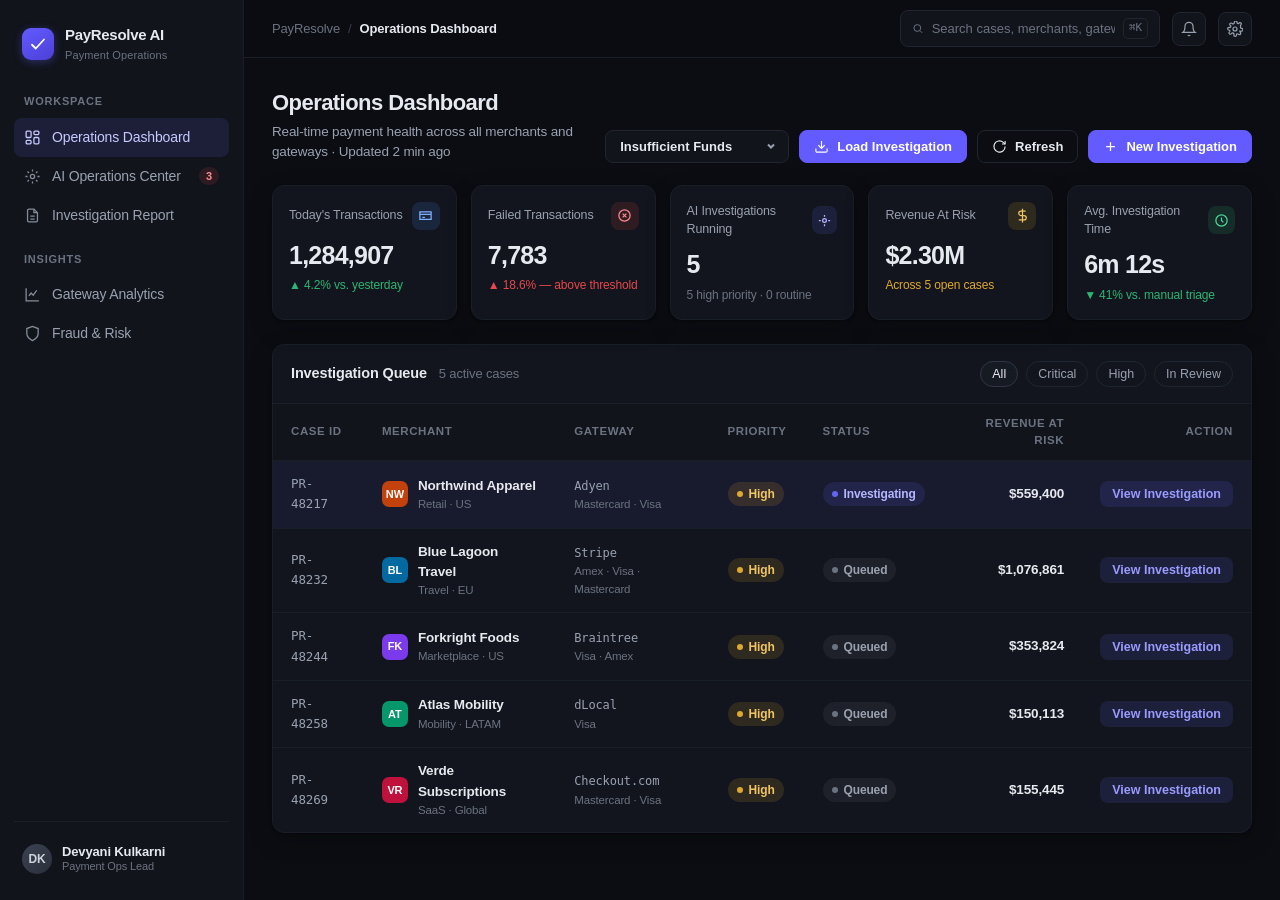
==== commit 304db5ff: "bug fix" ====
--- a/index.html
+++ b/index.html
@@ -638,7 +638,7 @@
 
         <div class="card">
           <div class="card-head">
-            <div class="card-title">Recent Investigations <span class="muted">15 active cases</span></div>
+            <div class="card-title">Investigation Queue <span class="muted" id="casesCount">5 active cases</span></div>
             <div class="filters">
               <button class="chip active">All</button>
               <button class="chip">Critical</button>
@@ -987,43 +987,15 @@
 
 <script src="datasets.js"></script>
 <script src="investigationEngine.js"></script>
+<script src="agentReasoning.js"></script>
 <script>
-  // ---------- Realistic case data ----------
-  const merchants = [
-    { code:"NW", color:"#c2410c", name:"Northwind Apparel", sub:"Retail · US" },
-    { code:"BL", color:"#0369a1", name:"Blue Lagoon Travel", sub:"Travel · EU" },
-    { code:"FK", color:"#7c3aed", name:"Forkright Foods", sub:"Marketplace · US" },
-    { code:"AT", color:"#059669", name:"Atlas Mobility", sub:"Mobility · LATAM" },
-    { code:"VR", color:"#be123c", name:"Verde Subscriptions", sub:"SaaS · Global" },
-    { code:"HM", color:"#b45309", name:"Halcyon Media", sub:"Streaming · US" },
-    { code:"QT", color:"#1d4ed8", name:"Quantum Tickets", sub:"Events · UK" },
-    { code:"PL", color:"#0891b2", name:"Polaris Logistics", sub:"B2B · US" },
-    { code:"SG", color:"#9333ea", name:"Sundial Goods", sub:"Retail · APAC" },
-    { code:"MV", color:"#dc2626", name:"Meridian Ventures", sub:"Fintech · US" },
-    { code:"OK", color:"#ca8a04", name:"Oakline Bank Pay", sub:"Banking · US" },
-    { code:"CR", color:"#16a34a", name:"Cresta Fitness", sub:"Subscription · EU" },
-    { code:"TD", color:"#2563eb", name:"Tidewater Energy", sub:"Utilities · US" },
-    { code:"NB", color:"#db2777", name:"Nimbus Cloud", sub:"SaaS · US" },
-    { code:"LX", color:"#475569", name:"Lumen Exchange", sub:"Crypto · Global" }
-  ];
-
-  const cases = [
-    { id:"PR-48217", m:0, gw:"Adyen",          net:"Visa · MC",   prio:"Critical", st:"Investigating", risk:486200 },
-    { id:"PR-48205", m:1, gw:"Stripe",         net:"Mastercard",  prio:"High",     st:"In Review",     risk:212940 },
-    { id:"PR-48198", m:2, gw:"Braintree",      net:"Amex",        prio:"Critical", st:"Investigating", risk:374500 },
-    { id:"PR-48190", m:3, gw:"dLocal",         net:"Visa",        prio:"Medium",   st:"Queued",        risk:88300  },
-    { id:"PR-48184", m:4, gw:"Stripe",         net:"Visa · MC",   prio:"High",     st:"Investigating", risk:156700 },
-    { id:"PR-48177", m:5, gw:"Worldpay",       net:"Discover",    prio:"Low",      st:"Monitoring",    risk:41200  },
-    { id:"PR-48169", m:6, gw:"Checkout.com",   net:"Visa",        prio:"High",     st:"In Review",     risk:198450 },
-    { id:"PR-48160", m:7, gw:"Cybersource",    net:"Mastercard",  prio:"Medium",   st:"Queued",        risk:73900  },
-    { id:"PR-48152", m:8, gw:"Adyen",          net:"JCB · Visa",  prio:"Medium",   st:"Investigating", risk:64750  },
-    { id:"PR-48144", m:9, gw:"Stripe",         net:"Amex",        prio:"Critical", st:"Escalated",     risk:421000 },
-    { id:"PR-48137", m:10,gw:"FIS",            net:"Visa · MC",   prio:"Low",      st:"Resolved",      risk:0      },
-    { id:"PR-48129", m:11,gw:"Mollie",         net:"Mastercard",  prio:"Medium",   st:"Monitoring",    risk:52600  },
-    { id:"PR-48121", m:12,gw:"Authorize.Net",  net:"Visa",        prio:"High",     st:"In Review",     risk:143820 },
-    { id:"PR-48114", m:13,gw:"Braintree",      net:"Visa · MC",   prio:"Low",      st:"Resolved",      risk:0      },
-    { id:"PR-48108", m:14,gw:"Checkout.com",   net:"Mastercard",  prio:"Medium",   st:"Queued",        risk:97400  }
-  ];
+  // ---------- Investigation queue (one-to-one with the Investigation Engine) ----------
+  // Every row in the queue IS an Investigation Object produced by the engine —
+  // one per dataset. No hardcoded cases: merchant, gateway, network, risk and
+  // priority all come from generateInvestigation().
+  const DATASET_ORDER = ["insufficient-funds","expired-card","do-not-honor","issuer-unavailable","authentication-failure"];
+  const investigations = {};   // dataset key -> Investigation Object (engine output)
+  let activeKey = null;        // the currently-loaded (active) investigation
 
   const prioClass = { Critical:"b-red", High:"b-amber", Medium:"b-blue", Low:"b-gray" };
   const statusClass = {
@@ -1066,51 +1038,45 @@
   // Exposed as window.currentInvestigation so every screen reads one object.
   let currentInvestigation = null;
 
-  // ---------- Dashboard "Recent Investigations" table ----------
+  // ---------- Investigation queue table (rendered one-to-one from the engine) ----------
   function renderCasesTable(){
     const body = document.getElementById("casesBody");
-    body.innerHTML = cases.map(c => {
-      const m = merchants[c.m];
-      // A case may carry explicit merchant fields (the lead row mirrors the
-      // live Investigation Object); otherwise fall back to the roster entry.
-      const mName  = c.merchantName  || m.name;
-      const mCode  = c.merchantCode  || m.code;
-      const mColor = c.merchantColor || m.color;
-      const mSub   = c.merchantSub   || m.sub;
-      return `<tr>
-      <td><span class="case-id">${c.id}</span></td>
+    if(!body) return;
+    const keys = DATASET_ORDER.filter(k => investigations[k]);
+    body.innerHTML = keys.map(key => {
+      const inv = investigations[key];
+      const active = key === activeKey;
+      const status = active ? "Investigating" : "Queued";
+      const rowAttr = active ? ' class="case-active" style="background:rgba(99,91,255,0.07)"' : '';
+      return `<tr${rowAttr}>
+      <td><span class="case-id">${inv.caseId}</span></td>
       <td>
         <div class="merchant-cell">
-          <span class="merchant-logo" style="background:${mColor}">${mCode}</span>
-          <div><div class="merchant-name">${mName}</div><div class="merchant-sub">${mSub}</div></div>
+          <span class="merchant-logo" style="background:${inv.merchantColor}">${inv.merchantCode}</span>
+          <div><div class="merchant-name">${inv.merchant}</div><div class="merchant-sub">${inv.merchantSub}</div></div>
         </div>
       </td>
-      <td><span class="gateway-tag">${c.gw}</span><div class="merchant-sub">${c.net}</div></td>
-      <td><span class="badge ${prioClass[c.prio]}"><span class="dot"></span>${c.prio}</span></td>
-      <td><span class="badge ${statusClass[c.st]}"><span class="dot"></span>${c.st}</span></td>
-      <td class="right"><span class="risk-val">${fmt(c.risk)}</span></td>
-      <td class="right"><button class="link-btn" onclick="go('ops')">View Investigation</button></td>
+      <td><span class="gateway-tag">${inv.gateway}</span><div class="merchant-sub">${inv.networksLabel}</div></td>
+      <td><span class="badge ${prioClass[inv.priority] || "b-gray"}"><span class="dot"></span>${inv.priority}</span></td>
+      <td><span class="badge ${statusClass[status]}"><span class="dot"></span>${status}</span></td>
+      <td class="right"><span class="risk-val">${fmt(Math.round(inv.revenueAtRisk))}</span></td>
+      <td class="right"><button class="link-btn" onclick="viewCase('${key}')">View Investigation</button></td>
     </tr>`;
     }).join("");
-  }
-
-  // Apply a freshly generated Investigation Object across the whole UI.
-  function applyInvestigation(inv){
+    const cnt = document.getElementById("casesCount");
+    if(cnt) cnt.textContent = keys.length + " active case" + (keys.length === 1 ? "" : "s");
+  }
+
+  // Apply a freshly generated Investigation Object across the whole UI and
+  // register it in the queue. The active row becomes the selected investigation;
+  // every other row remains its own engine-generated case (one-to-one).
+  function applyInvestigation(inv, key){
     currentInvestigation = inv;
     window.currentInvestigation = inv;
-    // The lead dashboard case mirrors the live investigation — including the
-    // merchant, gateway and network, so the table reflects the chosen dataset.
-    cases[0].id            = inv.caseId;
-    cases[0].risk          = inv.revenueAtRisk;
-    cases[0].prio          = inv.priority;
-    cases[0].net           = inv.networksLabel;
-    cases[0].gw            = inv.gateway;
-    cases[0].merchantName  = inv.merchant;
-    cases[0].merchantCode  = inv.merchantCode;
-    cases[0].merchantColor = inv.merchantColor;
-    cases[0].merchantSub   = inv.merchantSub;
+    if(key){ investigations[key] = inv; activeKey = key; }
     renderCasesTable();
     bindInvestigation(inv);
+    if (window.refreshWorkspace) window.refreshWorkspace();
   }
 
   /* ============================================================
@@ -1131,7 +1097,7 @@
       // from file://), fall back to fetching the /data/*.json file.
       const source = (window.DATASET_RECORDS && window.DATASET_RECORDS[key]) || ds.file;
       const inv = await InvestigationEngine.investigate(source, ds.meta);
-      applyInvestigation(inv);
+      applyInvestigation(inv, key);
     } catch (err) {
       console.error("[PayResolve] Could not load dataset '" + key + "':", err);
     } finally {
@@ -1140,9 +1106,21 @@
   }
   window.loadDataset = loadDataset;
 
-  // Render the table immediately, then load the default dataset.
-  renderCasesTable();
-  loadDataset(document.getElementById("datasetSelect").value);
+  // Build the full investigation queue from the engine (one row per dataset),
+  // then select the default investigation.
+  window.viewCase = async function(key){ await loadDataset(key); go("ops"); };
+  async function buildQueue(){
+    for(const key of DATASET_ORDER){
+      try{
+        const ds = DATASETS[key];
+        const source = (window.DATASET_RECORDS && window.DATASET_RECORDS[key]) || ds.file;
+        investigations[key] = await InvestigationEngine.investigate(source, ds.meta);
+      }catch(err){ console.error("[PayResolve] queue build failed for " + key, err); }
+    }
+    renderCasesTable();
+    await loadDataset(document.getElementById("datasetSelect").value);
+  }
+  buildQueue();
 
   /* ============================================================
      BIND THE INVESTIGATION OBJECT TO THE UI
@@ -1211,19 +1189,20 @@
     // ----- Ops Center: per-agent detail panels -----
     bindAgentDetails(inv);
 
-    // ----- Dashboard aggregate stat cards (computed from case data) -----
-    const activeStatuses = ["Investigating", "Escalated", "In Review"];
-    const openCases  = cases.filter(c => c.st !== "Resolved");
-    const running    = cases.filter(c => activeStatuses.includes(c.st)).length;
-    const highPrio   = cases.filter(c => activeStatuses.includes(c.st) && (c.prio === "Critical" || c.prio === "High")).length;
-    const totalRisk  = cases.reduce((s, c) => s + c.risk, 0);
+    // ----- Dashboard aggregate stat cards (summed one-to-one from the engine) -----
+    const all = DATASET_ORDER.map(k => investigations[k]).filter(Boolean);
+    const running   = all.length;
+    const highPrio  = all.filter(v => v.priority === "High").length;
+    const totalRisk = all.reduce((sum, v) => sum + v.revenueAtRisk, 0);
+    const totalFail = all.reduce((sum, v) => sum + v.failedCount, 0);
     const fmtBig = n => n >= 1e6 ? "$" + (n/1e6).toFixed(2) + "M"
                       : n >= 1e3 ? "$" + (n/1e3).toFixed(1) + "K"
                       : money(n);
     setText("statRunVal", running);
     setText("statRunSub", highPrio + " high priority · " + (running - highPrio) + " routine");
     setText("statRiskVal", fmtBig(totalRisk));
-    setText("statRiskSub", "Across " + openCases.length + " open cases");
+    setText("statRiskSub", "Across " + running + " open cases");
+    if(totalFail) setText("statFailedVal", totalFail.toLocaleString("en-US"));
   }
 
   // Evidence-row icons (kept identical to the original markup, indexed by row).
@@ -1295,7 +1274,8 @@
     const nav = document.querySelector('.nav-item[data-screen="'+name+'"]');
     if (nav) nav.classList.add("active");
     document.getElementById("crumbCurrent").textContent = screens[name];
-    if (name === "ops" && window.startInvestigation) window.startInvestigation();
+    if (name === "ops") { if (window.onOpsEnter) window.onOpsEnter(); }
+    else if (window.onOpsLeave) window.onOpsLeave();
     window.scrollTo({ top:0, behavior:"smooth" });
   }
   document.querySelectorAll(".nav-item[data-screen]").forEach(n =>
@@ -1316,7 +1296,7 @@
   (function(){
     const sleep = ms => new Promise(r => setTimeout(r, ms));
     const $ = id => document.getElementById(id);
-    let started = false;
+    let runId = 0, pending = false, onOps = false;
 
     const AGENTS = {
       manager:  { name:"Manager Agent",     color:"#635bff", initials:"MA" },
@@ -1337,9 +1317,10 @@
 
     async function work(id, lines, interval){
       interval = interval || 950;
+      const myId = runId;
       setState(id, "working", lines[0]);
       $("ag-" + id).scrollIntoView({ block:"nearest", behavior:"smooth" });
-      for(let i = 1; i < lines.length; i++){ await sleep(interval); $("st-" + id).textContent = lines[i]; }
+      for(let i = 1; i < lines.length; i++){ await sleep(interval); if(myId !== runId) return; $("st-" + id).textContent = lines[i]; }
       await sleep(interval);
     }
 
@@ -1450,115 +1431,144 @@
       card.addEventListener("click", () => card.classList.toggle("expanded"));
     });
 
-    // ---- Main sequence ----
-    async function run(){
+    // ---- Reset the workspace to its idle state (discard previous investigation) ----
+    function resetWorkspace(){
+      const cs = $("convStream"); if(cs) cs.innerHTML = "";
+      const dl = $("decisionLog"); if(dl) dl.innerHTML = "";
+      Object.keys(AGENTS).forEach(id => {
+        const res = $("res-" + id); if(res) res.innerHTML = "";
+        const card = $("ag-" + id);
+        if(card){
+          card.classList.remove("working","completed","show-result","expanded");
+          card.classList.add("waiting");
+          const stateEl = card.querySelector(".ag-state"); if(stateEl) stateEl.textContent = "Waiting";
+        }
+        const st = $("st-" + id); if(st) st.textContent = (id === "manager") ? "Planning Investigation" : "Waiting";
+      });
+      document.querySelectorAll("#investProgress .ip-step").forEach(el => el.classList.remove("active","done"));
+      document.querySelectorAll("#investProgress .ip-line").forEach(el => el.classList.remove("filled"));
+      document.querySelectorAll("#agentCanvas .agent-link").forEach(el => el.classList.remove("armed","flowing"));
+      const rr = $("recReady"); if(rr) rr.classList.remove("show");
+      const rp = $("recPending"); if(rp) rp.style.display = "";
+    }
+
+    // ---- Main sequence (cancellable via the runId generation token) ----
+    // The conversation is GENERATED from the Investigation Object by
+    // AgentReasoning.build(); run() only animates whatever it produced,
+    // so every dataset yields a different collaborative reasoning process.
+    async function run(myId){
+      const alive = () => myId === runId;
       const t0 = performance.now();
-
-      // SINGLE SOURCE OF TRUTH — every value rendered below comes from this object.
       const I = currentInvestigation;
-      if(!I){ return; }
+      if(!I) return;
+      const R = (window.AgentReasoning && window.AgentReasoning.build) ? window.AgentReasoning.build(I) : null;
+      if(!R) return;
       const fp = I.firstPassConfidence, conf = I.confidence;
       const lo = Math.max(1, fp - 11), lo2 = Math.max(1, fp - 4);
       const mid = Math.round(fp + (conf - fp) / 2);
 
-      // ===== Stage 0 — Planning : Manager opens & supervises =====
       setStage(0);
-      await work("manager", ["Creating investigation...", I.failedCount.toLocaleString("en-US") + " related failures detected.", "Assigning Failure Classification Agent."], 850);
-      addLog(clock(0), "Investigation Created", "Case " + I.caseId + " \u00b7 " + I.merchant);
-      await say("manager", '<span class="mention">@classification</span> investigate issuer decline.', clock(0));
-      setState("manager", "completed", "Assigned Failure Agent");
-      await flow(0);
-
-      // ===== Stage 1 — Classification (first pass: low confidence) =====
+      await work("manager", ["Opening investigation...", I.failedCount.toLocaleString("en-US") + " failures on " + I.gateway + " (" + (I.networksLabel || I.networks.join(" · ")) + ").", "Setting priority and a plan..."], 820);
+      if(!alive()) return;
+      metric("manager", "Priority", R.priorityShort);
+      addLog(clock(0), "Investigation Created", "Case " + I.caseId + " · " + I.merchant + " · " + R.priority);
+      await say("manager", R.planFocus, clock(0)); if(!alive()) return;
+      await say("manager", R.delegateClass, clock(0)); if(!alive()) return;
+      setState("manager", "completed", "Plan set · delegated Classification");
+      await flow(0); if(!alive()) return;
+
       setStage(1);
-      await work("failure", ["Reading decline code...", "Checking gateway response...", "Inspecting issuer message..."], 800);
+      await work("failure", ["Reading decline code " + I.dominantCode + "...", "Checking " + I.gateway + " response...", "Inspecting issuer message..."], 800);
+      if(!alive()) return;
       const cf = metric("failure", "Confidence", fp + "%");
-      await steppedConfidence(cf, [lo, lo2, fp], "%", 300);
+      await steppedConfidence(cf, [lo, lo2, fp], "%", 300); if(!alive()) return;
       cf.style.color = "#f0c462";
-      await say("failure", I.classificationSignal + ". Confidence only " + fp + "%.", clock(1));
-
-      // ----- Manager: below threshold, requests more evidence -----
+      await say("failure", R.classWhy + " Confidence only " + fp + "% so far.", clock(1)); if(!alive()) return;
       setState("manager", "working", "Reviewing classification...");
-      await sleep(650);
-      await say("manager", "Need stronger evidence.", clock(1));
-      addLog(clock(1), "Confidence Below Threshold", fp + "% \u2014 under 90% threshold");
-      addLog(clock(1), "Additional Evidence Requested", "Manager \u2192 Failure Agent");
+      await sleep(640); if(!alive()) return;
+      await say("manager", R.managerLowConf, clock(1)); if(!alive()) return;
+      addLog(clock(1), "Confidence Below Threshold", fp + "% — under 90% threshold");
+      addLog(clock(1), "Additional Evidence Requested", "Manager → Classification Agent");
       setState("manager", "completed", "Requested more evidence");
-
-      // ----- Failure agent re-checks; confidence evolves 72 -> 94 -----
-      await work("failure", ["Checking retry history...", "Correlating decline cohort..."], 780);
-      await steppedConfidence(cf, [fp, mid, conf], "%", 360);
+      await work("failure", ["Correlating retry history...", "Mapping the " + I.dominantCount.toLocaleString("en-US") + "-decline cohort on code " + I.dominantCode + "..."], 760);
+      if(!alive()) return;
+      await steppedConfidence(cf, [fp, mid, conf], "%", 350); if(!alive()) return;
       cf.style.color = "#4dd699";
       setState("failure", "completed", "Classification Complete");
-      await say("failure", "Retry history confirms pattern. Confidence increased to " + conf + "%.", clock(1));
-
-      // ----- Manager accepts and proceeds -----
+      await say("failure", R.classRaised, clock(1)); if(!alive()) return;
       setState("manager", "working", "Confidence improved...");
-      await sleep(600);
-      await say("manager", "Confidence improved. Proceed.", clock(1));
-      addLog(clock(1), "Confidence Accepted", "Classification confirmed at " + conf + "%");
+      await sleep(580); if(!alive()) return;
+      await say("manager", R.managerAfterClass, clock(1)); if(!alive()) return;
+      addLog(clock(1), "Confidence Accepted", I.classification + " confirmed at " + conf + "%");
       setState("manager", "completed", "Delegated Root Cause");
-      await flow(1);
-
-      // ===== Stage 2 — Diagnosis =====
+      await flow(1); if(!alive()) return;
+
       setStage(2);
-      await work("root", ["Reviewing issuer response...", "Checking merchant configuration..."], 800);
+      await work("root", ["Reviewing Classification's finding...", "Checking " + I.gateway + " behaviour & auth-rate drop...", "Isolating the cause..."], 800);
+      if(!alive()) return;
       metric("root", "Root Cause", I.rootCauseLabel).style.color = "#f0c462";
       setState("root", "completed", "Root Cause Found");
-      await say("root", "Root cause confirmed: " + I.rootCauseLabel + ".", clock(2));
-
+      for(const line of R.rootLines){ await say("root", line, clock(2)); if(!alive()) return; }
       setState("manager", "working", "Recovery analysis required...");
-      await sleep(550);
-      await say("manager", "Recovery strategy required.", clock(2));
+      await sleep(540); if(!alive()) return;
+      await say("manager", R.managerAfterRoot, clock(2)); if(!alive()) return;
       setState("manager", "completed", "Delegated Recovery");
-      await flow(2);
-
-      // ===== Stage 3 — Recovery =====
+      await flow(2); if(!alive()) return;
+
       setStage(3);
-      await work("recovery", ["Evaluating retry strategy...", "Checking smart-retry policy..."], 800);
+      await work("recovery", ["Reviewing root cause " + I.rootCauseLabel + "...", "Weighing recovery options & trade-offs..."], 800);
+      if(!alive()) return;
       metric("recovery", "Recommendation", I.recommendation);
       setState("recovery", "completed", "Recommendation Ready");
-      await say("recovery", I.recoveryNarrative, clock(3));
-
+      for(const line of R.recoveryLines){ await say("recovery", line, clock(3)); if(!alive()) return; }
       setState("manager", "working", "Revenue impact required...");
-      await sleep(550);
-      await say("manager", "Need revenue impact.", clock(3));
+      await sleep(540); if(!alive()) return;
+      await say("manager", R.managerAfterRecovery, clock(3)); if(!alive()) return;
       setState("manager", "completed", "Delegated Revenue");
-      await flow(3);
-
-      // ===== Stage 4 — Business Impact =====
+      await flow(3); if(!alive()) return;
+
       setStage(4);
-      await work("revenue", ["Modeling recoverable revenue...", "Estimating retry success..."], 800);
+      await work("revenue", ["Modeling recoverable revenue from " + ("$" + Math.round(I.revenueAtRisk).toLocaleString("en-US")) + "...", "Estimating retry success on the cohort..."], 800);
+      if(!alive()) return;
       const rp = metric("revenue", "Recovery Probability", "0%");
       const er = metric("revenue", "Expected Recovery", "$0");
       countUp(rp, I.recoveryProbability, "%", 950);
       moneyUp(er, I.expectedRecovery, 1050);
-      await sleep(1150);
+      await sleep(1150); if(!alive()) return;
       setState("revenue", "completed", "Business Impact Calculated");
-      await say("revenue", "Expected recovery " + I.recoveryProbability + "%.", clock(3));
-
-      // ----- Manager approves recovery -----
+      await say("revenue", R.revenueLine, clock(3)); if(!alive()) return;
+      await say("revenue", R.revenueOpportunity, clock(3)); if(!alive()) return;
       setState("manager", "working", "Approving recovery plan...");
-      await sleep(600);
-      await say("manager", "Recovery approved.", clock(3));
+      await sleep(580); if(!alive()) return;
+      await say("manager", R.managerApprove, clock(3)); if(!alive()) return;
       addLog(clock(3), "Recovery Approved", I.recommendation + " · " + I.recoveryProbability + "% expected recovery");
       setState("manager", "completed", "Recovery approved");
 
-      // ===== Stage 5 — Executive Summary =====
       setStage(5);
-      await work("manager", ["Generating executive summary...", "Investigation complete."], 800);
+      await work("manager", ["Synthesising the team's findings...", "Drafting executive summary..."], 800);
+      if(!alive()) return;
       setState("manager", "completed", "Investigation Complete");
-      await say("manager", "Executive summary ready.", clock(3));
-      addLog(clock(3), "Executive Summary Generated", "Ready for operator review");
-
+      await say("manager", R.execSummary, clock(3)); if(!alive()) return;
+      await say("manager", R.execNext, clock(3)); if(!alive()) return;
+      addLog(clock(3), "Executive Summary Generated", R.priorityShort + " · " + I.recommendation);
       const secs = Math.max(1, Math.round((performance.now() - t0) / 1000));
       revealRecommendation(secs);
     }
 
-    window.startInvestigation = function(){
-      if(started) return; started = true;
-      setTimeout(run, 500);
+    // ---- Start a fresh run, cancelling any in-flight one ----
+    function startRun(){
+      runId++;
+      const myId = runId;
+      resetWorkspace();
+      setTimeout(() => { if(myId === runId) run(myId); }, 350);
+    }
+    /* PUBLIC API - workspace driven entirely by the Investigation Object. */
+    window.refreshWorkspace = function(){
+      if(onOps){ pending = false; startRun(); }
+      else { runId++; resetWorkspace(); pending = true; }
     };
+    window.onOpsEnter = function(){ onOps = true; if(pending){ pending = false; startRun(); } };
+    window.onOpsLeave = function(){ onOps = false; };
   })();
 
 </script>
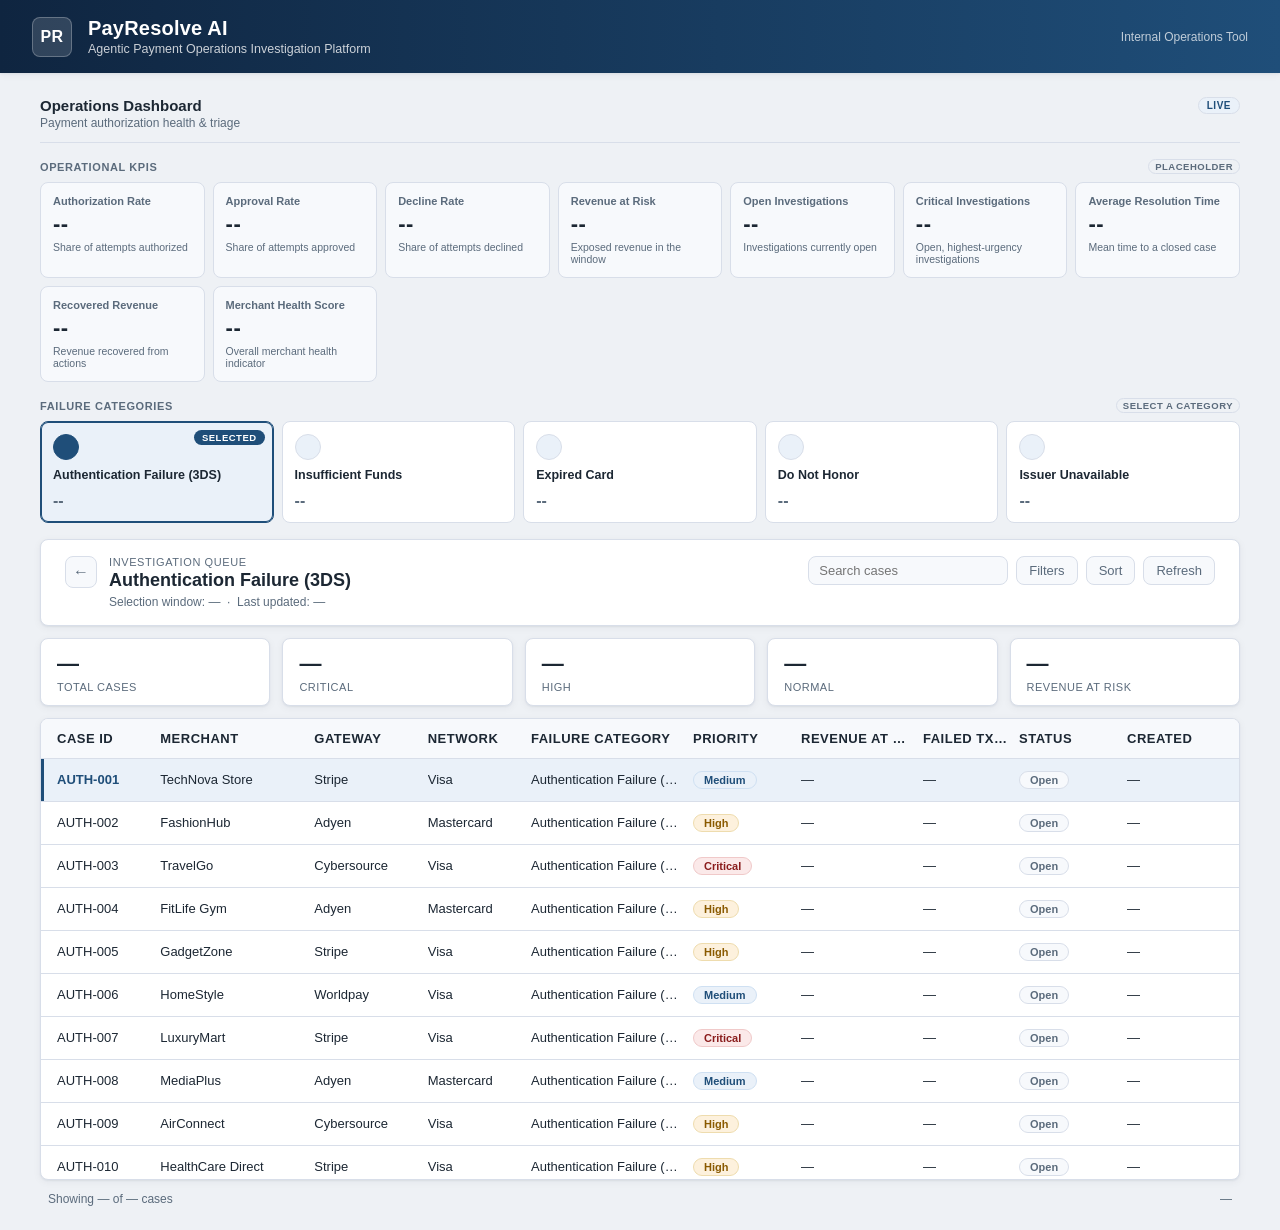
==== commit 540bc03e: "Initial commit" ====
--- a/index.html
+++ b/index.html
@@ -1,1576 +1,64 @@
 <!DOCTYPE html>
+<!--
+  =====================================================================
+  PayResolve AI — index.html
+  Phase 4.2 — Application Shell (pure shell; single active-screen outlet)
+  ---------------------------------------------------------------------
+  Purpose:
+    The pure Application Shell host page. It provides the application
+    header and a SINGLE active-screen container (#screen-outlet). It
+    contains NO screen markup of its own: the active screen (the
+    Operations Dashboard for this phase) is rendered into the outlet by
+    DashboardScreen() via the ScreenOutlet — there is no duplicated
+    static dashboard here.
+
+  Structure (FS-01 §3):
+    AppShell (host)
+      -> Application Header
+      -> #screen-outlet  (ScreenOutlet renders exactly one active screen)
+
+  Referenced documentation:
+    PRD §20 (desktop-first; Chrome/Edge/Safari); FS-01 §3.1 (AppShell,
+    ScreenOutlet), §4.6 (one active screen); Implementation Blueprint
+    v1.1 §2, §3.1, §7.
+
+  NOTE: Runs when served over http(s); ES module scripts do not load over
+  the file:// protocol.
+  =====================================================================
+-->
 <html lang="en">
-<head>
-<meta charset="UTF-8" />
-<meta name="viewport" content="width=device-width, initial-scale=1.0" />
-<title>PayResolve AI — Payment Operations Platform</title>
-<style>
-  :root {
-    --bg: #0b0d12;
-    --bg-elev: #11141b;
-    --bg-elev-2: #161a23;
-    --panel: #12151d;
-    --border: #20252f;
-    --border-soft: #1a1e27;
-    --text: #e6e9ef;
-    --text-mut: #99a1b0;
-    --text-dim: #6b7280;
-    --accent: #6366f1;
-    --accent-soft: rgba(99, 102, 241, 0.14);
-    --accent-2: #635bff;
-    --green: #2bb673;
-    --green-soft: rgba(43, 182, 115, 0.14);
-    --amber: #e0a82e;
-    --amber-soft: rgba(224, 168, 46, 0.14);
-    --red: #e5484d;
-    --red-soft: rgba(229, 72, 77, 0.14);
-    --blue: #4c8dff;
-    --blue-soft: rgba(76, 141, 255, 0.14);
-    --radius: 12px;
-    --radius-sm: 8px;
-    --shadow: 0 1px 2px rgba(0,0,0,0.3), 0 8px 24px rgba(0,0,0,0.22);
-    --font: -apple-system, BlinkMacSystemFont, "Segoe UI", Inter, Roboto, Helvetica, Arial, sans-serif;
-    --mono: "SF Mono", "JetBrains Mono", ui-monospace, Menlo, Consolas, monospace;
-  }
+  <head>
+    <meta charset="utf-8" />
+    <meta name="viewport" content="width=device-width, initial-scale=1" />
+    <title>PayResolve AI</title>
+    <link rel="stylesheet" href="assets/css/styles.css" />
+  </head>
+  <body>
+    <!-- Root application container (AppShell mount) -->
+    <div id="app-root">
 
-  * { box-sizing: border-box; margin: 0; padding: 0; }
-  html, body { height: 100%; }
-  body {
-    font-family: var(--font);
-    background: var(--bg);
-    color: var(--text);
-    font-size: 14px;
-    line-height: 1.5;
-    -webkit-font-smoothing: antialiased;
-    letter-spacing: -0.01em;
-  }
-  ::selection { background: var(--accent-soft); }
-  ::-webkit-scrollbar { width: 10px; height: 10px; }
-  ::-webkit-scrollbar-thumb { background: #232834; border-radius: 8px; border: 2px solid var(--bg); }
-  ::-webkit-scrollbar-thumb:hover { background: #2e3442; }
+      <!-- ================= Application Header ================= -->
+      <header id="app-header" class="app-header">
+        <div class="app-header__brand">
+          <span class="app-header__logo" aria-hidden="true">PR</span>
+          <div class="app-header__titles">
+            <h1 class="app-header__title">PayResolve AI</h1>
+            <p class="app-header__subtitle">
+              Agentic Payment Operations Investigation Platform
+            </p>
+          </div>
+        </div>
+        <div class="app-header__meta">Internal Operations Tool</div>
+      </header>
 
-  .app { display: grid; grid-template-columns: 244px 1fr; min-height: 100vh; }
+      <!-- ============ Active-screen outlet (ScreenOutlet) ============ -->
+      <!-- Exactly one active screen renders here; empty until the shell
+           mounts the Operations Dashboard. No static screen markup. -->
+      <main id="screen-outlet" class="screen-outlet" aria-live="polite"></main>
 
-  /* ---------- Sidebar ---------- */
-  .sidebar {
-    background: var(--bg-elev);
-    border-right: 1px solid var(--border-soft);
-    display: flex;
-    flex-direction: column;
-    padding: 18px 14px;
-    position: sticky;
-    top: 0;
-    height: 100vh;
-  }
-  .brand { display: flex; align-items: center; gap: 11px; padding: 6px 8px 20px; }
-  .brand-mark {
-    width: 32px; height: 32px; border-radius: 9px;
-    background: linear-gradient(150deg, #635bff, #4c3fd6);
-    display: grid; place-items: center; flex-shrink: 0;
-    box-shadow: 0 2px 8px rgba(99,91,255,0.35);
-  }
-  .brand-mark svg { width: 18px; height: 18px; }
-  .brand-name { font-weight: 650; font-size: 15px; letter-spacing: -0.02em; }
-  .brand-sub { font-size: 11px; color: var(--text-dim); letter-spacing: 0.01em; }
-
-  .nav-label { font-size: 11px; text-transform: uppercase; letter-spacing: 0.07em; color: var(--text-dim); padding: 10px 10px 8px; font-weight: 600; }
-  .nav-item {
-    display: flex; align-items: center; gap: 11px;
-    padding: 9px 10px; border-radius: var(--radius-sm);
-    color: var(--text-mut); cursor: pointer; font-weight: 500;
-    transition: background .15s ease, color .15s ease;
-    user-select: none; position: relative;
-  }
-  .nav-item svg { width: 17px; height: 17px; flex-shrink: 0; opacity: .85; }
-  .nav-item:hover { background: var(--bg-elev-2); color: var(--text); }
-  .nav-item.active { background: var(--accent-soft); color: #c7c9ff; }
-  .nav-item.active svg { opacity: 1; }
-  .nav-badge { margin-left: auto; font-size: 11px; background: var(--red-soft); color: #ff8a8d; padding: 1px 7px; border-radius: 20px; font-weight: 600; }
-
-  .sidebar-foot { margin-top: auto; padding-top: 14px; border-top: 1px solid var(--border-soft); }
-  .user-chip { display: flex; align-items: center; gap: 10px; padding: 8px 8px; border-radius: var(--radius-sm); cursor: pointer; transition: background .15s; }
-  .user-chip:hover { background: var(--bg-elev-2); }
-  .avatar { width: 30px; height: 30px; border-radius: 50%; background: linear-gradient(140deg,#3b4252,#2a2f3a); display: grid; place-items: center; font-size: 12px; font-weight: 600; color: #cdd2db; }
-  .user-meta { line-height: 1.25; }
-  .user-meta .nm { font-size: 13px; font-weight: 550; }
-  .user-meta .rl { font-size: 11px; color: var(--text-dim); }
-
-  /* ---------- Main ---------- */
-  .main { display: flex; flex-direction: column; min-width: 0; }
-  .topbar {
-    height: 58px; border-bottom: 1px solid var(--border-soft);
-    display: flex; align-items: center; gap: 16px;
-    padding: 0 28px; background: rgba(11,13,18,0.7); backdrop-filter: blur(8px);
-    position: sticky; top: 0; z-index: 20;
-  }
-  .crumbs { font-size: 13px; color: var(--text-dim); display: flex; align-items: center; gap: 8px; }
-  .crumbs b { color: var(--text); font-weight: 550; }
-  .crumbs .sep { opacity: .5; }
-  .topbar-right { margin-left: auto; display: flex; align-items: center; gap: 12px; }
-  .search {
-    display: flex; align-items: center; gap: 8px; background: var(--bg-elev);
-    border: 1px solid var(--border); border-radius: var(--radius-sm);
-    padding: 7px 11px; width: 260px; color: var(--text-dim);
-  }
-  .search input { background: none; border: none; outline: none; color: var(--text); font-size: 13px; width: 100%; }
-  .search input::placeholder { color: var(--text-dim); }
-  .kbd { font-size: 11px; border: 1px solid var(--border); border-radius: 5px; padding: 1px 5px; color: var(--text-dim); font-family: var(--mono); }
-  .icon-btn { width: 34px; height: 34px; border-radius: var(--radius-sm); border: 1px solid var(--border); background: var(--bg-elev); display: grid; place-items: center; cursor: pointer; color: var(--text-mut); transition: .15s; }
-  .icon-btn:hover { color: var(--text); border-color: #2c3340; }
-  .icon-btn svg { width: 16px; height: 16px; }
-
-  .content { padding: 28px; max-width: 1400px; width: 100%; margin: 0 auto; }
-
-  .screen { display: none; animation: fade .25s ease; }
-  .screen.active { display: block; }
-  @keyframes fade { from { opacity: 0; transform: translateY(4px);} to { opacity:1; transform: none; } }
-
-  .page-head { display: flex; align-items: flex-end; justify-content: space-between; gap: 20px; margin-bottom: 22px; }
-  .page-title { font-size: 22px; font-weight: 650; letter-spacing: -0.025em; }
-  .page-desc { color: var(--text-mut); font-size: 13.5px; margin-top: 3px; }
-  .head-actions { display: flex; gap: 10px; }
-
-  .btn {
-    display: inline-flex; align-items: center; gap: 8px;
-    padding: 8px 14px; border-radius: var(--radius-sm); font-size: 13px; font-weight: 550;
-    border: 1px solid var(--border); background: var(--bg-elev); color: var(--text);
-    cursor: pointer; transition: .15s; white-space: nowrap;
-  }
-  .btn:hover { border-color: #2f3645; background: var(--bg-elev-2); }
-  .btn svg { width: 15px; height: 15px; }
-  .btn.primary { background: var(--accent-2); border-color: var(--accent-2); color: #fff; }
-  .btn.primary:hover { background: #5249f0; border-color: #5249f0; }
-  .btn.ghost { background: transparent; }
-
-  /* ---------- Stat cards ---------- */
-  .stats { display: grid; grid-template-columns: repeat(5, 1fr); gap: 14px; margin-bottom: 24px; }
-  .stat {
-    background: var(--panel); border: 1px solid var(--border-soft); border-radius: var(--radius);
-    padding: 16px 16px 15px; box-shadow: var(--shadow); transition: border-color .15s, transform .15s;
-  }
-  .stat:hover { border-color: var(--border); transform: translateY(-1px); }
-  .stat-top { display: flex; align-items: center; justify-content: space-between; margin-bottom: 12px; }
-  .stat-label { font-size: 12.5px; color: var(--text-mut); font-weight: 500; }
-  .stat-ico { width: 28px; height: 28px; border-radius: 8px; display: grid; place-items: center; }
-  .stat-ico svg { width: 15px; height: 15px; }
-  .stat-val { font-size: 25px; font-weight: 650; letter-spacing: -0.03em; line-height: 1.1; }
-  .stat-delta { font-size: 12px; margin-top: 7px; display: flex; align-items: center; gap: 5px; color: var(--text-dim); }
-  .delta-up { color: var(--green); } .delta-down { color: var(--red); } .delta-warn { color: var(--amber); }
-
-  /* ---------- Card / table ---------- */
-  .card { background: var(--panel); border: 1px solid var(--border-soft); border-radius: var(--radius); box-shadow: var(--shadow); overflow: hidden; }
-  .card-head { display: flex; align-items: center; justify-content: space-between; padding: 16px 18px; border-bottom: 1px solid var(--border-soft); }
-  .card-title { font-size: 14.5px; font-weight: 600; }
-  .card-title .muted { color: var(--text-dim); font-weight: 400; margin-left: 8px; font-size: 13px; }
-  .filters { display: flex; gap: 8px; }
-  .chip { font-size: 12.5px; padding: 5px 11px; border-radius: 20px; border: 1px solid var(--border); color: var(--text-mut); cursor: pointer; transition: .15s; background: transparent; }
-  .chip:hover { color: var(--text); border-color: #2f3645; }
-  .chip.active { background: var(--bg-elev-2); color: var(--text); border-color: #2f3645; }
-
-  table { width: 100%; border-collapse: collapse; }
-  thead th {
-    text-align: left; font-size: 11.5px; text-transform: uppercase; letter-spacing: 0.05em;
-    color: var(--text-dim); font-weight: 600; padding: 11px 18px; background: var(--bg-elev);
-    border-bottom: 1px solid var(--border-soft);
-  }
-  thead th.right, td.right { text-align: right; }
-  tbody td { padding: 13px 18px; border-bottom: 1px solid var(--border-soft); font-size: 13.5px; vertical-align: middle; }
-  tbody tr:last-child td { border-bottom: none; }
-  tbody tr { transition: background .12s; }
-  tbody tr:hover { background: rgba(255,255,255,0.018); }
-  .case-id { font-family: var(--mono); font-size: 12.5px; color: var(--text-mut); }
-  .merchant-cell { display: flex; align-items: center; gap: 10px; }
-  .merchant-logo { width: 26px; height: 26px; border-radius: 7px; display: grid; place-items: center; font-size: 11px; font-weight: 700; color: #fff; flex-shrink: 0; }
-  .merchant-name { font-weight: 550; }
-  .merchant-sub { font-size: 11.5px; color: var(--text-dim); }
-  .gateway-tag { font-family: var(--mono); font-size: 12px; color: var(--text-mut); }
-
-  .badge { display: inline-flex; align-items: center; gap: 6px; font-size: 12px; font-weight: 550; padding: 3px 9px; border-radius: 20px; white-space: nowrap; }
-  .badge .dot { width: 6px; height: 6px; border-radius: 50%; }
-  .b-red { background: var(--red-soft); color: #ff8a8d; } .b-red .dot { background: var(--red); }
-  .b-amber { background: var(--amber-soft); color: #f0c462; } .b-amber .dot { background: var(--amber); }
-  .b-green { background: var(--green-soft); color: #4dd699; } .b-green .dot { background: var(--green); }
-  .b-blue { background: var(--blue-soft); color: #7eaeff; } .b-blue .dot { background: var(--blue); }
-  .b-gray { background: rgba(255,255,255,0.05); color: var(--text-mut); } .b-gray .dot { background: var(--text-dim); }
-  .b-violet { background: var(--accent-soft); color: #b4b6ff; } .b-violet .dot { background: var(--accent); }
-
-  .risk-val { font-weight: 600; font-variant-numeric: tabular-nums; }
-  .link-btn { font-size: 12.5px; font-weight: 550; color: #9a9bff; background: var(--accent-soft); border: 1px solid transparent; padding: 5px 11px; border-radius: var(--radius-sm); cursor: pointer; transition: .15s; white-space: nowrap; }
-  .link-btn:hover { background: rgba(99,102,241,0.22); }
-
-  /* ---------- Screen 2 — Ops center ---------- */
-  .ops-grid {
-    display: grid;
-    grid-template-columns: 300px 1fr 320px;
-    grid-template-rows: minmax(360px, 1fr) 260px;
-    grid-template-areas:
-      "summary center decision"
-      "summary conversation recommend";
-    gap: 16px;
-    height: calc(100vh - 58px - 56px - 70px);
-    min-height: 640px;
-  }
-  .ops-panel { background: var(--panel); border: 1px solid var(--border-soft); border-radius: var(--radius); box-shadow: var(--shadow); display: flex; flex-direction: column; overflow: hidden; }
-  .ops-panel-head { padding: 13px 16px; border-bottom: 1px solid var(--border-soft); display: flex; align-items: center; gap: 9px; flex-shrink: 0; }
-  .ops-panel-head .ico { width: 26px; height: 26px; border-radius: 7px; display: grid; place-items: center; background: var(--bg-elev-2); }
-  .ops-panel-head .ico svg { width: 14px; height: 14px; color: var(--text-mut); }
-  .ops-panel-head h3 { font-size: 13.5px; font-weight: 600; }
-  .ops-panel-head .sub { font-size: 11px; color: var(--text-dim); }
-  .ops-panel-body { padding: 16px; overflow: auto; flex: 1; }
-
-  .area-summary { grid-area: summary; }
-  .area-center { grid-area: center; }
-  .area-decision { grid-area: decision; }
-  .area-conversation { grid-area: conversation; }
-  .area-recommend { grid-area: recommend; }
-
-  .summary-row { display: flex; flex-direction: column; gap: 3px; padding: 11px 0; border-bottom: 1px solid var(--border-soft); }
-  .summary-row:last-child { border-bottom: none; }
-  .summary-row .k { font-size: 11.5px; text-transform: uppercase; letter-spacing: 0.05em; color: var(--text-dim); font-weight: 600; }
-  .summary-row .v { font-size: 14px; font-weight: 550; display: flex; align-items: center; gap: 9px; }
-
-  .placeholder {
-    flex: 1; display: flex; flex-direction: column; align-items: center; justify-content: center;
-    text-align: center; padding: 30px; gap: 14px; color: var(--text-dim);
-    border: 1.5px dashed var(--border); border-radius: var(--radius); margin: 16px;
-  }
-  .placeholder .ph-ico { width: 52px; height: 52px; border-radius: 14px; background: var(--bg-elev-2); display: grid; place-items: center; }
-  .placeholder .ph-ico svg { width: 24px; height: 24px; color: var(--text-mut); }
-  .placeholder h4 { font-size: 15px; font-weight: 600; color: var(--text); }
-  .placeholder p { font-size: 12.5px; max-width: 340px; line-height: 1.55; }
-  .ph-pill { font-size: 11px; font-weight: 600; letter-spacing: 0.04em; text-transform: uppercase; color: #9a9bff; background: var(--accent-soft); padding: 4px 10px; border-radius: 20px; }
-
-
-  /* ---------- Screen 3 — Report ---------- */
-  .report-wrap { max-width: 860px; margin: 0 auto; }
-  .report {
-    background: var(--panel); border: 1px solid var(--border-soft); border-radius: var(--radius);
-    box-shadow: var(--shadow); overflow: hidden;
-  }
-  .report-banner { padding: 28px 36px; border-bottom: 1px solid var(--border-soft); background: linear-gradient(180deg, #14171f, var(--panel)); }
-  .report-tag { font-size: 11px; text-transform: uppercase; letter-spacing: 0.08em; color: #9a9bff; font-weight: 650; margin-bottom: 10px; }
-  .report-title { font-size: 24px; font-weight: 680; letter-spacing: -0.03em; }
-  .report-meta { display: flex; flex-wrap: wrap; gap: 22px; margin-top: 16px; }
-  .report-meta div { display: flex; flex-direction: column; gap: 2px; }
-  .report-meta .k { font-size: 11px; text-transform: uppercase; letter-spacing: 0.05em; color: var(--text-dim); font-weight: 600; }
-  .report-meta .v { font-size: 13.5px; font-weight: 550; }
-  .report-body { padding: 14px 36px 36px; }
-  .sec { padding: 26px 0; border-bottom: 1px solid var(--border-soft); }
-  .sec:last-child { border-bottom: none; }
-  .sec-head { display: flex; align-items: center; gap: 11px; margin-bottom: 14px; }
-  .sec-num { width: 24px; height: 24px; border-radius: 7px; background: var(--bg-elev-2); display: grid; place-items: center; font-size: 12px; font-weight: 650; color: var(--text-mut); font-family: var(--mono); }
-  .sec-head h3 { font-size: 16px; font-weight: 620; letter-spacing: -0.02em; }
-  .sec p { color: var(--text-mut); font-size: 14px; line-height: 1.7; margin-bottom: 12px; }
-  .sec p:last-child { margin-bottom: 0; }
-  .sec strong { color: var(--text); font-weight: 600; }
-  .callout { background: var(--bg-elev); border: 1px solid var(--border-soft); border-left: 3px solid var(--accent-2); border-radius: var(--radius-sm); padding: 14px 16px; margin: 6px 0; }
-  .callout .ct { font-size: 12px; text-transform: uppercase; letter-spacing: 0.05em; color: var(--text-dim); font-weight: 600; margin-bottom: 5px; }
-  .callout .cv { font-size: 14px; color: var(--text); line-height: 1.6; }
-  .impact-grid { display: grid; grid-template-columns: repeat(3, 1fr); gap: 12px; margin-top: 6px; }
-  .impact-cell { background: var(--bg-elev); border: 1px solid var(--border-soft); border-radius: var(--radius-sm); padding: 14px; }
-  .impact-cell .k { font-size: 11.5px; color: var(--text-dim); text-transform: uppercase; letter-spacing: 0.04em; font-weight: 600; }
-  .impact-cell .v { font-size: 21px; font-weight: 650; letter-spacing: -0.02em; margin-top: 6px; }
-  .impact-cell .s { font-size: 12px; color: var(--text-mut); margin-top: 3px; }
-  .evidence-list { display: flex; flex-direction: column; gap: 9px; }
-  .ev-item { display: flex; align-items: center; gap: 12px; background: var(--bg-elev); border: 1px solid var(--border-soft); border-radius: var(--radius-sm); padding: 12px 14px; }
-  .ev-item .ev-ico { width: 30px; height: 30px; border-radius: 8px; background: var(--bg-elev-2); display: grid; place-items: center; flex-shrink: 0; }
-  .ev-item .ev-ico svg { width: 15px; height: 15px; color: var(--text-mut); }
-  .ev-item .ev-main { flex: 1; }
-  .ev-item .ev-t { font-size: 13.5px; font-weight: 550; }
-  .ev-item .ev-d { font-size: 12px; color: var(--text-dim); }
-  .approval-row { display: flex; align-items: center; gap: 14px; background: var(--bg-elev); border: 1px solid var(--border-soft); border-radius: var(--radius-sm); padding: 16px; }
-  .approval-row .ap-av { width: 40px; height: 40px; border-radius: 50%; background: linear-gradient(140deg,#3b4252,#2a2f3a); display: grid; place-items: center; font-weight: 650; color: #cdd2db; }
-  .approval-row .ap-main { flex: 1; }
-  .approval-row .ap-n { font-weight: 600; font-size: 14px; }
-  .approval-row .ap-r { font-size: 12.5px; color: var(--text-dim); }
-
-  @media (max-width: 1160px) {
-    .stats { grid-template-columns: repeat(2, 1fr); }
-    .ops-grid { grid-template-columns: 1fr; grid-template-rows: auto auto auto auto auto; grid-template-areas: "summary" "center" "decision" "conversation" "recommend"; height: auto; }
-    .ops-panel { min-height: 280px; }
-  }
-  @media (max-width: 820px) {
-    .app { grid-template-columns: 1fr; }
-    .sidebar { display: none; }
-    .search { display: none; }
-    .stats { grid-template-columns: 1fr; }
-    .content { padding: 18px; }
-    .impact-grid { grid-template-columns: 1fr; }
-    table { font-size: 12.5px; }
-  }
-
-  /* ============================================================
-     MULTI-AGENT ORCHESTRATION  (Ops Center only — additive)
-     ============================================================ */
-  .agent-canvas { display: flex; flex-direction: column; align-items: stretch; gap: 0; }
-  .agent-card {
-    position: relative; display: flex; align-items: flex-start; gap: 12px;
-    background: var(--bg-elev); border: 1px solid var(--border-soft);
-    border-radius: var(--radius-sm); padding: 13px 14px;
-    transition: border-color .3s ease, background .3s ease, box-shadow .3s ease, transform .3s ease;
-    z-index: 1;
-  }
-  .agent-card .ag-avatar {
-    width: 34px; height: 34px; border-radius: 9px; flex-shrink: 0;
-    display: grid; place-items: center; background: var(--bg-elev-2);
-    border: 1px solid var(--border); transition: .3s ease;
-  }
-  .agent-card .ag-avatar svg { width: 17px; height: 17px; color: var(--text-mut); transition: color .3s ease; }
-  .agent-card .ag-main { flex: 1; min-width: 0; }
-  .agent-card .ag-top { display: flex; align-items: center; gap: 8px; }
-  .agent-card .ag-name { font-size: 13.5px; font-weight: 600; letter-spacing: -0.01em; }
-  .agent-card .ag-role { font-size: 10.5px; text-transform: uppercase; letter-spacing: 0.05em; color: var(--text-dim); font-weight: 600; }
-  .agent-card .ag-status { display: flex; align-items: center; gap: 7px; margin-top: 5px; }
-  .agent-card .ag-status .ag-dot { width: 7px; height: 7px; border-radius: 50%; background: var(--text-dim); flex-shrink: 0; transition: background .3s ease; }
-  .agent-card .ag-status-text { font-size: 12.5px; color: var(--text-mut); font-variant-numeric: tabular-nums; }
-  .agent-card .ag-state {
-    margin-left: auto; align-self: flex-start; font-size: 10.5px; font-weight: 650;
-    letter-spacing: 0.03em; text-transform: uppercase; padding: 3px 8px; border-radius: 20px;
-    background: rgba(255,255,255,0.05); color: var(--text-mut); flex-shrink: 0; transition: .3s ease;
-  }
-  .agent-card .ag-progress {
-    height: 3px; border-radius: 3px; background: var(--bg-elev-2);
-    margin-top: 10px; overflow: hidden; opacity: 0; max-height: 0;
-    transition: opacity .3s ease, max-height .3s ease;
-  }
-  .agent-card .ag-progress .ag-bar {
-    height: 100%; width: 30%; border-radius: 3px;
-    background: linear-gradient(90deg, transparent, var(--accent), transparent);
-  }
-  .agent-card .ag-result { display: none; margin-top: 10px; gap: 8px; flex-wrap: wrap; }
-  .agent-card.show-result .ag-result { display: flex; }
-  .ag-metric {
-    display: flex; flex-direction: column; gap: 1px;
-    background: var(--bg-elev-2); border: 1px solid var(--border-soft);
-    border-radius: var(--radius-sm); padding: 7px 11px; animation: agPop .35s ease backwards;
-  }
-  .ag-metric .mk { font-size: 9.5px; text-transform: uppercase; letter-spacing: 0.05em; color: var(--text-dim); font-weight: 650; }
-  .ag-metric .mv { font-size: 14px; font-weight: 650; letter-spacing: -0.01em; font-variant-numeric: tabular-nums; color: #4dd699; }
-  @keyframes agPop { from { opacity: 0; transform: translateY(4px) scale(.97);} to { opacity:1; transform:none; } }
-  .agent-card.waiting { opacity: .72; }
-  .agent-card.working {
-    border-color: rgba(99,102,241,0.55);
-    background: linear-gradient(180deg, rgba(99,102,241,0.06), var(--bg-elev));
-    box-shadow: 0 0 0 1px rgba(99,102,241,0.18), 0 8px 26px rgba(99,91,255,0.12); opacity: 1;
-  }
-  .agent-card.working .ag-avatar { border-color: rgba(99,102,241,0.6); background: var(--accent-soft); }
-  .agent-card.working .ag-avatar svg { color: #b4b6ff; }
-  .agent-card.working .ag-status .ag-dot { background: var(--accent); animation: agPulse 1.1s ease-in-out infinite; }
-  .agent-card.working .ag-status-text { color: var(--text); }
-  .agent-card.working .ag-state { background: var(--accent-soft); color: #b4b6ff; }
-  .agent-card.working .ag-progress { opacity: 1; max-height: 8px; }
-  .agent-card.working .ag-progress .ag-bar { animation: agIndet 1.15s ease-in-out infinite; }
-  @keyframes agPulse { 0%,100% { transform: scale(1); box-shadow: 0 0 0 0 rgba(99,102,241,0.5);} 50% { transform: scale(1.25); box-shadow: 0 0 0 4px rgba(99,102,241,0);} }
-  @keyframes agIndet { 0% { transform: translateX(-120%);} 100% { transform: translateX(360%);} }
-  .agent-card.completed { border-color: rgba(43,182,115,0.4); opacity: 1; }
-  .agent-card.completed .ag-avatar { border-color: rgba(43,182,115,0.45); background: var(--green-soft); }
-  .agent-card.completed .ag-avatar svg { color: #4dd699; }
-  .agent-card.completed .ag-status .ag-dot { background: var(--green); }
-  .agent-card.completed .ag-status-text { color: var(--text-mut); }
-  .agent-card.completed .ag-state { background: var(--green-soft); color: #4dd699; }
-  .agent-card.completed .ag-progress { opacity: 0; max-height: 0; }
-  .agent-card.is-manager .ag-avatar { background: linear-gradient(150deg, rgba(99,91,255,0.25), rgba(76,63,214,0.18)); }
-  .agent-link { height: 22px; display: flex; justify-content: center; position: relative; }
-  .agent-link::before { content: ""; width: 2px; height: 100%; background: var(--border); border-radius: 2px; transition: background .3s ease; }
-  .agent-link.armed::before { background: linear-gradient(180deg, var(--green), var(--accent)); }
-  .agent-link .lk-pulse {
-    position: absolute; top: -3px; left: 50%; width: 7px; height: 7px; margin-left: -3.5px;
-    border-radius: 50%; background: var(--accent); opacity: 0; box-shadow: 0 0 10px 2px rgba(99,102,241,0.7);
-  }
-  .agent-link.flowing .lk-pulse { animation: lkFlow 1s ease-in-out infinite; }
-  @keyframes lkFlow { 0% { top: -3px; opacity: 0;} 15% { opacity: 1;} 85% { opacity: 1;} 100% { top: 100%; opacity: 0;} }
-  .decision-log { display: flex; flex-direction: column; gap: 0; }
-  .dlog-item { display: flex; gap: 12px; padding: 10px 2px; position: relative; animation: dlogIn .4s cubic-bezier(.2,.7,.3,1) backwards; }
-  .dlog-item + .dlog-item { border-top: 1px solid var(--border-soft); }
-  @keyframes dlogIn { from { opacity: 0; transform: translateX(14px);} to { opacity:1; transform:none; } }
-  .dlog-time { font-family: var(--mono); font-size: 11.5px; color: var(--text-dim); flex-shrink: 0; width: 38px; padding-top: 1px; font-variant-numeric: tabular-nums; }
-  .dlog-rail { position: relative; width: 12px; flex-shrink: 0; display: flex; justify-content: center; }
-  .dlog-rail::before { content: ""; position: absolute; top: 4px; bottom: -14px; width: 2px; background: var(--border-soft); }
-  .dlog-item:last-child .dlog-rail::before { display: none; }
-  .dlog-node { width: 9px; height: 9px; border-radius: 50%; background: var(--accent); margin-top: 3px; box-shadow: 0 0 0 3px var(--accent-soft); z-index: 1; }
-  .dlog-item.done .dlog-node { background: var(--green); box-shadow: 0 0 0 3px var(--green-soft); }
-  .dlog-text { font-size: 12.5px; color: var(--text); line-height: 1.4; }
-  .dlog-text .dlog-sub { display: block; font-size: 11px; color: var(--text-dim); margin-top: 1px; }
-  .conv-stream { display: flex; flex-direction: column; gap: 12px; }
-  .conv-msg { display: flex; gap: 10px; animation: convIn .35s ease backwards; }
-  @keyframes convIn { from { opacity: 0; transform: translateY(6px);} to { opacity:1; transform:none; } }
-  .conv-av { width: 28px; height: 28px; border-radius: 7px; flex-shrink: 0; display: grid; place-items: center; font-size: 11px; font-weight: 700; color: #fff; }
-  .conv-bubble { min-width: 0; }
-  .conv-meta { display: flex; align-items: baseline; gap: 8px; margin-bottom: 2px; }
-  .conv-who { font-size: 12.5px; font-weight: 600; }
-  .conv-when { font-size: 10.5px; color: var(--text-dim); font-family: var(--mono); }
-  .conv-body {
-    font-size: 13px; color: var(--text-mut); line-height: 1.45;
-    background: var(--bg-elev); border: 1px solid var(--border-soft);
-    border-radius: 4px 10px 10px 10px; padding: 7px 11px; display: inline-block;
-  }
-  .conv-body .mention { color: #9a9bff; font-weight: 600; }
-  .conv-typing { display: inline-flex; gap: 4px; padding: 9px 11px; }
-  .conv-typing span { width: 6px; height: 6px; border-radius: 50%; background: var(--text-dim); animation: typb 1s infinite ease-in-out; }
-  .conv-typing span:nth-child(2) { animation-delay: .15s; }
-  .conv-typing span:nth-child(3) { animation-delay: .3s; }
-  @keyframes typb { 0%,60%,100% { opacity:.3; transform: translateY(0);} 30% { opacity:1; transform: translateY(-3px);} }
-  .rec-console { display: flex; flex-direction: column; height: 100%; }
-  .rec-pending { flex: 1; display: flex; flex-direction: column; align-items: center; justify-content: center; gap: 12px; text-align: center; color: var(--text-dim); padding: 16px; }
-  .rec-pending .rec-spin { width: 30px; height: 30px; border-radius: 50%; border: 2.5px solid var(--border); border-top-color: var(--accent); animation: recSpin .8s linear infinite; }
-  @keyframes recSpin { to { transform: rotate(360deg); } }
-  .rec-pending p { font-size: 12.5px; max-width: 230px; }
-  .rec-ready { display: none; flex-direction: column; gap: 11px; animation: fade .35s ease; }
-  .rec-ready.show { display: flex; }
-  .rec-grid { display: grid; grid-template-columns: 1fr 1fr; gap: 9px; }
-  .rec-cell { background: var(--bg-elev); border: 1px solid var(--border-soft); border-radius: var(--radius-sm); padding: 10px 12px; }
-  .rec-cell.full { grid-column: 1 / -1; }
-  .rec-cell .rk { font-size: 10px; text-transform: uppercase; letter-spacing: 0.05em; color: var(--text-dim); font-weight: 650; }
-  .rec-cell .rv { font-size: 15px; font-weight: 650; letter-spacing: -0.01em; margin-top: 3px; font-variant-numeric: tabular-nums; }
-  .rec-cell .rv.green { color: #4dd699; }
-  .rec-actions { display: flex; gap: 8px; margin-top: 2px; }
-  .rec-actions .btn { flex: 1; justify-content: center; padding: 9px 8px; }
-  .btn.success { background: var(--green); border-color: var(--green); color: #06241a; font-weight: 650; }
-  .btn.success:hover { background: #25a567; border-color: #25a567; }
-
-  /* ---------- Investigation progress tracker (Ops Center) ---------- */
-  .invest-progress {
-    display: flex; align-items: center; gap: 0;
-    background: var(--panel); border: 1px solid var(--border-soft);
-    border-radius: var(--radius); box-shadow: var(--shadow);
-    padding: 14px 18px; margin-bottom: 16px; overflow-x: auto;
-  }
-  .ip-step { display: flex; align-items: center; gap: 9px; flex-shrink: 0; }
-  .ip-node {
-    width: 22px; height: 22px; border-radius: 50%; flex-shrink: 0;
-    display: grid; place-items: center; font-size: 11px; font-weight: 700;
-    background: var(--bg-elev-2); border: 1px solid var(--border);
-    color: var(--text-dim); transition: background .35s ease, border-color .35s ease, color .35s ease, box-shadow .35s ease;
-    font-variant-numeric: tabular-nums;
-  }
-  .ip-node .ip-check { width: 12px; height: 12px; display: none; }
-  .ip-label { font-size: 11.5px; font-weight: 600; color: var(--text-dim); white-space: nowrap; transition: color .35s ease; letter-spacing: -0.01em; }
-  .ip-line { height: 2px; flex: 1; min-width: 18px; background: var(--border); margin: 0 10px; border-radius: 2px; position: relative; overflow: hidden; }
-  .ip-line::after { content: ""; position: absolute; inset: 0; width: 0; background: linear-gradient(90deg, var(--green), var(--accent)); transition: width .5s ease; }
-  .ip-line.filled::after { width: 100%; }
-  .ip-step.done .ip-node { background: var(--green-soft); border-color: rgba(43,182,115,0.5); color: #4dd699; }
-  .ip-step.done .ip-node .ip-num { display: none; }
-  .ip-step.done .ip-node .ip-check { display: block; }
-  .ip-step.done .ip-label { color: var(--text-mut); }
-  .ip-step.active .ip-node { background: var(--accent-soft); border-color: rgba(99,102,241,0.6); color: #b4b6ff; animation: ipPulse 1.7s ease-in-out infinite; }
-  .ip-step.active .ip-label { color: var(--text); }
-  @keyframes ipPulse { 0%,100% { box-shadow: 0 0 0 3px rgba(99,102,241,0.10);} 50% { box-shadow: 0 0 0 6px rgba(99,102,241,0);} }
-
-  /* ---------- Expandable agent detail ---------- */
-  .agent-card { cursor: pointer; }
-  .agent-card:hover { border-color: var(--border); }
-  .ag-chevron { width: 14px; height: 14px; color: var(--text-dim); flex-shrink: 0; transition: transform .3s ease, color .3s ease; }
-  .agent-card.expanded .ag-chevron { transform: rotate(180deg); color: var(--text-mut); }
-  .ag-detail { width: 100%; max-height: 0; opacity: 0; overflow: hidden; transition: max-height .4s ease, opacity .3s ease, margin-top .3s ease; margin-top: 0; }
-  .agent-card.expanded .ag-detail { max-height: 460px; opacity: 1; margin-top: 11px; }
-  .ag-detail-inner { border-top: 1px solid var(--border-soft); padding-top: 11px; display: flex; flex-direction: column; gap: 11px; }
-  .ag-d-row { display: flex; flex-direction: column; gap: 4px; }
-  .ag-d-k { font-size: 9.5px; text-transform: uppercase; letter-spacing: 0.05em; color: var(--text-dim); font-weight: 650; }
-  .ag-d-v { font-size: 12.5px; color: var(--text); line-height: 1.45; }
-  .ag-d-tags { display: flex; flex-wrap: wrap; gap: 6px; }
-  .ag-d-tag { font-size: 11px; font-family: var(--mono); color: var(--text-mut); background: var(--bg-elev-2); border: 1px solid var(--border-soft); border-radius: 6px; padding: 3px 8px; }
-  .ag-d-v.conf { color: #4dd699; font-weight: 650; font-variant-numeric: tabular-nums; }
-
-  /* ---------- Completion summary (Recommendation Console) ---------- */
-  .rec-complete-head { display: flex; align-items: center; gap: 11px; padding-bottom: 3px; animation: agPop .4s ease backwards; }
-  .rec-complete-head .rc-badge { width: 32px; height: 32px; border-radius: 9px; background: var(--green-soft); display: grid; place-items: center; flex-shrink: 0; }
-  .rec-complete-head .rc-badge svg { width: 17px; height: 17px; color: #4dd699; }
-  .rec-complete-head .rc-t { font-size: 14.5px; font-weight: 650; letter-spacing: -0.01em; }
-  .rec-complete-head .rc-s { font-size: 11px; color: var(--text-dim); }
-  .rec-rec-label { font-size: 10px; text-transform: uppercase; letter-spacing: 0.05em; color: var(--text-dim); font-weight: 650; margin-top: 4px; }
-  .rec-actions.stack { flex-direction: column; }
-  .rec-actions.stack .btn { width: 100%; }
-  .rec-actions .btn.sel { box-shadow: 0 0 0 1px var(--accent); border-color: var(--accent); }
-
-  @media (prefers-reduced-motion: reduce) {
-    .agent-card .ag-status .ag-dot, .agent-card.working .ag-progress .ag-bar,
-    .agent-link.flowing .lk-pulse, .conv-typing span, .rec-pending .rec-spin,
-    .ip-step.active .ip-node { animation: none !important; }
-  }
-</style>
-</head>
-<body>
-<div class="app">
-  <!-- ===================== SIDEBAR ===================== -->
-  <aside class="sidebar">
-    <div class="brand">
-      <div class="brand-mark">
-        <svg viewBox="0 0 24 24" fill="none"><path d="M4 13l5 5L20 6" stroke="#fff" stroke-width="2.4" stroke-linecap="round" stroke-linejoin="round"/></svg>
-      </div>
-      <div>
-        <div class="brand-name">PayResolve AI</div>
-        <div class="brand-sub">Payment Operations</div>
-      </div>
     </div>
 
-    <div class="nav-label">Workspace</div>
-    <div class="nav-item active" data-screen="dashboard">
-      <svg viewBox="0 0 24 24" fill="none" stroke="currentColor" stroke-width="1.8"><rect x="3" y="3" width="7" height="9" rx="1.5"/><rect x="14" y="3" width="7" height="5" rx="1.5"/><rect x="14" y="12" width="7" height="9" rx="1.5"/><rect x="3" y="16" width="7" height="5" rx="1.5"/></svg>
-      <span>Operations Dashboard</span>
-    </div>
-    <div class="nav-item" data-screen="ops">
-      <svg viewBox="0 0 24 24" fill="none" stroke="currentColor" stroke-width="1.8"><circle cx="12" cy="12" r="3"/><path d="M12 2v3M12 19v3M2 12h3M19 12h3M5 5l2 2M17 17l2 2M19 5l-2 2M7 17l-2 2"/></svg>
-      <span>AI Operations Center</span>
-      <span class="nav-badge">3</span>
-    </div>
-    <div class="nav-item" data-screen="report">
-      <svg viewBox="0 0 24 24" fill="none" stroke="currentColor" stroke-width="1.8"><path d="M14 3H7a2 2 0 00-2 2v14a2 2 0 002 2h10a2 2 0 002-2V8z"/><path d="M14 3v5h5M9 13h6M9 17h6"/></svg>
-      <span>Investigation Report</span>
-    </div>
-
-    <div class="nav-label" style="margin-top:6px;">Insights</div>
-    <div class="nav-item" data-screen="dashboard">
-      <svg viewBox="0 0 24 24" fill="none" stroke="currentColor" stroke-width="1.8"><path d="M3 3v18h18"/><path d="M7 14l3-4 3 3 5-7"/></svg>
-      <span>Gateway Analytics</span>
-    </div>
-    <div class="nav-item" data-screen="dashboard">
-      <svg viewBox="0 0 24 24" fill="none" stroke="currentColor" stroke-width="1.8"><path d="M12 22s8-4 8-10V5l-8-3-8 3v7c0 6 8 10 8 10z"/></svg>
-      <span>Fraud & Risk</span>
-    </div>
-
-    <div class="sidebar-foot">
-      <div class="user-chip">
-        <div class="avatar">DK</div>
-        <div class="user-meta">
-          <div class="nm">Devyani Kulkarni</div>
-          <div class="rl">Payment Ops Lead</div>
-        </div>
-      </div>
-    </div>
-  </aside>
-
-  <!-- ===================== MAIN ===================== -->
-  <div class="main">
-    <header class="topbar">
-      <div class="crumbs">
-        <span>PayResolve</span><span class="sep">/</span><b id="crumbCurrent">Operations Dashboard</b>
-      </div>
-      <div class="topbar-right">
-        <div class="search">
-          <svg viewBox="0 0 24 24" width="15" height="15" fill="none" stroke="currentColor" stroke-width="2"><circle cx="11" cy="11" r="7"/><path d="M21 21l-4-4"/></svg>
-          <input placeholder="Search cases, merchants, gateways…" />
-          <span class="kbd">⌘K</span>
-        </div>
-        <div class="icon-btn" title="Notifications">
-          <svg viewBox="0 0 24 24" fill="none" stroke="currentColor" stroke-width="1.8"><path d="M18 8a6 6 0 00-12 0c0 7-3 9-3 9h18s-3-2-3-9M13.7 21a2 2 0 01-3.4 0"/></svg>
-        </div>
-        <div class="icon-btn" title="Settings">
-          <svg viewBox="0 0 24 24" fill="none" stroke="currentColor" stroke-width="1.8"><circle cx="12" cy="12" r="3"/><path d="M19.4 15a1.6 1.6 0 00.3 1.8l.1.1a2 2 0 11-2.8 2.8l-.1-.1a1.6 1.6 0 00-2.7 1.1V21a2 2 0 01-4 0v-.1A1.6 1.6 0 006.7 19l-.1.1a2 2 0 11-2.8-2.8l.1-.1a1.6 1.6 0 00-1.1-2.7H3a2 2 0 010-4h.1A1.6 1.6 0 005 6.7l-.1-.1a2 2 0 112.8-2.8l.1.1a1.6 1.6 0 001.8.3H10a1.6 1.6 0 001-1.5V2a2 2 0 014 0v.1a1.6 1.6 0 001 1.5 1.6 1.6 0 001.8-.3l.1-.1a2 2 0 112.8 2.8l-.1.1a1.6 1.6 0 00-.3 1.8V10a1.6 1.6 0 001.5 1H22a2 2 0 010 4h-.1a1.6 1.6 0 00-1.5 1z"/></svg>
-        </div>
-      </div>
-    </header>
-
-    <div class="content">
-
-      <!-- ============ SCREEN 1: DASHBOARD ============ -->
-      <section class="screen active" id="screen-dashboard">
-        <div class="page-head">
-          <div>
-            <div class="page-title">Operations Dashboard</div>
-            <div class="page-desc">Real-time payment health across all merchants and gateways · Updated 2 min ago</div>
-          </div>
-          <div class="head-actions">
-            <select id="datasetSelect" class="btn" aria-label="Investigation dataset"
-                    style="background:var(--bg-elev);color:var(--text);appearance:none;-webkit-appearance:none;padding-right:30px;background-image:url('data:image/svg+xml;utf8,<svg xmlns=%22http://www.w3.org/2000/svg%22 width=%2212%22 height=%2212%22 fill=%22none%22 stroke=%22%2399a1b0%22 stroke-width=%222%22><path d=%22M3 4.5l3 3 3-3%22/></svg>');background-repeat:no-repeat;background-position:right 11px center;">
-              <option value="insufficient-funds">Insufficient Funds</option>
-              <option value="expired-card">Expired Card</option>
-              <option value="do-not-honor">Do Not Honor</option>
-              <option value="issuer-unavailable">Issuer Unavailable</option>
-              <option value="authentication-failure">Authentication Failure</option>
-            </select>
-            <button class="btn primary" id="loadInvestigationBtn" onclick="loadDataset(document.getElementById('datasetSelect').value)">
-              <svg viewBox="0 0 24 24" fill="none" stroke="currentColor" stroke-width="1.8"><path d="M21 15v4a2 2 0 01-2 2H5a2 2 0 01-2-2v-4M7 10l5 5 5-5M12 15V3"/></svg>
-              Load Investigation
-            </button>
-            <button class="btn ghost">
-              <svg viewBox="0 0 24 24" fill="none" stroke="currentColor" stroke-width="1.8"><path d="M21 12a9 9 0 11-3-6.7L21 8"/><path d="M21 3v5h-5"/></svg>
-              Refresh
-            </button>
-            <button class="btn primary">
-              <svg viewBox="0 0 24 24" fill="none" stroke="currentColor" stroke-width="2"><path d="M12 5v14M5 12h14"/></svg>
-              New Investigation
-            </button>
-          </div>
-        </div>
-
-        <div class="stats">
-          <div class="stat">
-            <div class="stat-top">
-              <span class="stat-label">Today's Transactions</span>
-              <span class="stat-ico" style="background:var(--blue-soft)"><svg viewBox="0 0 24 24" fill="none" stroke="#7eaeff" stroke-width="2"><path d="M3 10h18M7 15h4M3 6h18v12H3z"/></svg></span>
-            </div>
-            <div class="stat-val">1,284,907</div>
-            <div class="stat-delta delta-up">▲ 4.2% vs. yesterday</div>
-          </div>
-          <div class="stat">
-            <div class="stat-top">
-              <span class="stat-label">Failed Transactions</span>
-              <span class="stat-ico" style="background:var(--red-soft)"><svg viewBox="0 0 24 24" fill="none" stroke="#ff8a8d" stroke-width="2"><circle cx="12" cy="12" r="9"/><path d="M15 9l-6 6M9 9l6 6"/></svg></span>
-            </div>
-            <div class="stat-val" id="statFailedVal">8,431</div>
-            <div class="stat-delta delta-down" id="statFailedSub">▲ 18.6% — above threshold</div>
-          </div>
-          <div class="stat">
-            <div class="stat-top">
-              <span class="stat-label">AI Investigations Running</span>
-              <span class="stat-ico" style="background:var(--accent-soft)"><svg viewBox="0 0 24 24" fill="none" stroke="#b4b6ff" stroke-width="2"><circle cx="12" cy="12" r="3"/><path d="M12 3v3M12 18v3M3 12h3M18 12h3"/></svg></span>
-            </div>
-            <div class="stat-val" id="statRunVal">7</div>
-            <div class="stat-delta" id="statRunSub">3 high priority · 4 routine</div>
-          </div>
-          <div class="stat">
-            <div class="stat-top">
-              <span class="stat-label">Revenue At Risk</span>
-              <span class="stat-ico" style="background:var(--amber-soft)"><svg viewBox="0 0 24 24" fill="none" stroke="#f0c462" stroke-width="2"><path d="M12 1v22M17 5H9.5a3.5 3.5 0 000 7h5a3.5 3.5 0 010 7H6"/></svg></span>
-            </div>
-            <div class="stat-val" id="statRiskVal">$2.41M</div>
-            <div class="stat-delta delta-warn" id="statRiskSub">Across 7 open cases</div>
-          </div>
-          <div class="stat">
-            <div class="stat-top">
-              <span class="stat-label">Avg. Investigation Time</span>
-              <span class="stat-ico" style="background:var(--green-soft)"><svg viewBox="0 0 24 24" fill="none" stroke="#4dd699" stroke-width="2"><circle cx="12" cy="12" r="9"/><path d="M12 7v5l3 3"/></svg></span>
-            </div>
-            <div class="stat-val">6m 12s</div>
-            <div class="stat-delta delta-up">▼ 41% vs. manual triage</div>
-          </div>
-        </div>
-
-        <div class="card">
-          <div class="card-head">
-            <div class="card-title">Investigation Queue <span class="muted" id="casesCount">5 active cases</span></div>
-            <div class="filters">
-              <button class="chip active">All</button>
-              <button class="chip">Critical</button>
-              <button class="chip">High</button>
-              <button class="chip">In Review</button>
-            </div>
-          </div>
-          <div style="overflow-x:auto;">
-          <table>
-            <thead>
-              <tr>
-                <th>Case ID</th>
-                <th>Merchant</th>
-                <th>Gateway</th>
-                <th>Priority</th>
-                <th>Status</th>
-                <th class="right">Revenue At Risk</th>
-                <th class="right">Action</th>
-              </tr>
-            </thead>
-            <tbody id="casesBody"></tbody>
-          </table>
-          </div>
-        </div>
-      </section>
-
-      <!-- ============ SCREEN 2: AI OPERATIONS CENTER ============ -->
-      <section class="screen" id="screen-ops">
-        <div class="page-head">
-          <div>
-            <div class="page-title">AI Operations Center</div>
-            <div class="page-desc" id="opsSubtitle">—</div>
-          </div>
-          <div class="head-actions">
-            <button class="btn ghost" onclick="go('dashboard')">
-              <svg viewBox="0 0 24 24" fill="none" stroke="currentColor" stroke-width="2"><path d="M19 12H5M12 19l-7-7 7-7"/></svg>
-              Back to Dashboard
-            </button>
-            <button class="btn primary" onclick="go('report')">
-              <svg viewBox="0 0 24 24" fill="none" stroke="currentColor" stroke-width="1.8"><path d="M14 3H7a2 2 0 00-2 2v14a2 2 0 002 2h10a2 2 0 002-2V8z"/><path d="M14 3v5h5"/></svg>
-              View Report
-            </button>
-          </div>
-        </div>
-
-        <div class="invest-progress" id="investProgress">
-          <div class="ip-step" data-stage="0"><span class="ip-node"><span class="ip-num">1</span><svg class="ip-check" viewBox="0 0 24 24" fill="none" stroke="currentColor" stroke-width="3"><path d="M5 13l4 4L19 7"/></svg></span><span class="ip-label">Planning</span></div>
-          <div class="ip-line"></div>
-          <div class="ip-step" data-stage="1"><span class="ip-node"><span class="ip-num">2</span><svg class="ip-check" viewBox="0 0 24 24" fill="none" stroke="currentColor" stroke-width="3"><path d="M5 13l4 4L19 7"/></svg></span><span class="ip-label">Classification</span></div>
-          <div class="ip-line"></div>
-          <div class="ip-step" data-stage="2"><span class="ip-node"><span class="ip-num">3</span><svg class="ip-check" viewBox="0 0 24 24" fill="none" stroke="currentColor" stroke-width="3"><path d="M5 13l4 4L19 7"/></svg></span><span class="ip-label">Diagnosis</span></div>
-          <div class="ip-line"></div>
-          <div class="ip-step" data-stage="3"><span class="ip-node"><span class="ip-num">4</span><svg class="ip-check" viewBox="0 0 24 24" fill="none" stroke="currentColor" stroke-width="3"><path d="M5 13l4 4L19 7"/></svg></span><span class="ip-label">Recovery</span></div>
-          <div class="ip-line"></div>
-          <div class="ip-step" data-stage="4"><span class="ip-node"><span class="ip-num">5</span><svg class="ip-check" viewBox="0 0 24 24" fill="none" stroke="currentColor" stroke-width="3"><path d="M5 13l4 4L19 7"/></svg></span><span class="ip-label">Business Impact</span></div>
-          <div class="ip-line"></div>
-          <div class="ip-step" data-stage="5"><span class="ip-node"><span class="ip-num">6</span><svg class="ip-check" viewBox="0 0 24 24" fill="none" stroke="currentColor" stroke-width="3"><path d="M5 13l4 4L19 7"/></svg></span><span class="ip-label">Executive Summary</span></div>
-        </div>
-
-        <div class="ops-grid">
-          <!-- LEFT: Investigation Summary -->
-          <div class="ops-panel area-summary">
-            <div class="ops-panel-head">
-              <span class="ico"><svg viewBox="0 0 24 24" fill="none" stroke="currentColor" stroke-width="1.8"><path d="M14 2H6a2 2 0 00-2 2v16a2 2 0 002 2h12a2 2 0 002-2V8z"/><path d="M14 2v6h6"/></svg></span>
-              <div><h3>Investigation Summary</h3><div class="sub" id="invCaseSub">—</div></div>
-            </div>
-            <div class="ops-panel-body">
-              <div class="summary-row">
-                <span class="k">Merchant</span>
-                <span class="v"><span class="merchant-logo" id="invMerchantLogo" style="background:#475569">—</span> <span id="invMerchant">—</span></span>
-              </div>
-              <div class="summary-row">
-                <span class="k">Gateway</span>
-                <span class="v gateway-tag" id="invGateway">—</span>
-              </div>
-              <div class="summary-row">
-                <span class="k">Payment Network</span>
-                <span class="v" id="invNetwork">—</span>
-              </div>
-              <div class="summary-row">
-                <span class="k">Affected Transactions</span>
-                <span class="v" id="invAffected">—</span>
-              </div>
-              <div class="summary-row">
-                <span class="k">Revenue At Risk</span>
-                <span class="v risk-val" id="invRisk">—</span>
-              </div>
-              <div class="summary-row">
-                <span class="k">Priority</span>
-                <span class="v" id="invPriority">—</span>
-              </div>
-              <div class="summary-row">
-                <span class="k">SLA Window</span>
-                <span class="v">42 min remaining</span>
-              </div>
-            </div>
-          </div>
-
-          <!-- CENTER: AI Operations Center placeholder -->
-          <div class="ops-panel area-center">
-            <div class="ops-panel-head">
-              <span class="ico"><svg viewBox="0 0 24 24" fill="none" stroke="currentColor" stroke-width="1.8"><circle cx="12" cy="12" r="3"/><path d="M12 2v3M12 19v3M2 12h3M19 12h3"/></svg></span>
-              <div><h3>Multi-Agent Workspace</h3><div class="sub">Orchestration canvas</div></div>
-            </div>
-            <div class="ops-panel-body agent-canvas" id="agentCanvas">
-              <div class="agent-card waiting is-manager" id="ag-manager">
-                <div class="ag-avatar"><svg viewBox="0 0 24 24" fill="none" stroke="currentColor" stroke-width="1.8"><path d="M12 2l2.5 5 5.5.8-4 3.9.9 5.5L12 20l-4.9 2.6.9-5.5-4-3.9 5.5-.8z"/></svg></div>
-                <div class="ag-main">
-                  <div class="ag-top"><span class="ag-name">Manager Agent</span><span class="ag-role">Orchestrator</span><span class="ag-state">Waiting</span><svg class="ag-chevron" viewBox="0 0 24 24" fill="none" stroke="currentColor" stroke-width="2"><path d="M6 9l6 6 6-6"/></svg></div>
-                  <div class="ag-status"><span class="ag-dot"></span><span class="ag-status-text" id="st-manager">Planning Investigation</span></div>
-                  <div class="ag-progress"><div class="ag-bar"></div></div>
-                  <div class="ag-result" id="res-manager"></div>
-                  <div class="ag-detail"><div class="ag-detail-inner">
-                    <div class="ag-d-row"><div class="ag-d-k">Evidence Used</div><div class="ag-d-tags"><span class="ag-d-tag">Failure Output</span><span class="ag-d-tag">Root Cause</span><span class="ag-d-tag">Recovery Plan</span><span class="ag-d-tag">Revenue Model</span></div></div>
-                    <div class="ag-d-row"><div class="ag-d-k">Inputs</div><div class="ag-d-v" id="agd-manager-inputs">—</div></div>
-                    <div class="ag-d-row"><div class="ag-d-k">Outputs</div><div class="ag-d-v">Executive summary · approved recommendation</div></div>
-                    <div class="ag-d-row"><div class="ag-d-k">Confidence</div><div class="ag-d-v conf" id="agd-manager-conf">—</div></div>
-                    <div class="ag-d-row"><div class="ag-d-k">Reason for decision</div><div class="ag-d-v">Consensus across all specialist agents met the 90% approval threshold; no human escalation required.</div></div>
-                  </div></div>
-                </div>
-              </div>
-              <div class="agent-link" id="lk-0"><span class="lk-pulse"></span></div>
-              <div class="agent-card waiting" id="ag-failure">
-                <div class="ag-avatar"><svg viewBox="0 0 24 24" fill="none" stroke="currentColor" stroke-width="1.8"><path d="M3 6h18M3 12h18M3 18h12"/><circle cx="19" cy="18" r="2.5"/></svg></div>
-                <div class="ag-main">
-                  <div class="ag-top"><span class="ag-name">Failure Classification Agent</span><span class="ag-role">Triage</span><span class="ag-state">Waiting</span><svg class="ag-chevron" viewBox="0 0 24 24" fill="none" stroke="currentColor" stroke-width="2"><path d="M6 9l6 6 6-6"/></svg></div>
-                  <div class="ag-status"><span class="ag-dot"></span><span class="ag-status-text" id="st-failure">Waiting</span></div>
-                  <div class="ag-progress"><div class="ag-bar"></div></div>
-                  <div class="ag-result" id="res-failure"></div>
-                  <div class="ag-detail"><div class="ag-detail-inner">
-                    <div class="ag-d-row"><div class="ag-d-k">Evidence Used</div><div class="ag-d-tags"><span class="ag-d-tag" id="agd-failure-code">—</span><span class="ag-d-tag">Gateway Response</span><span class="ag-d-tag">Issuer Message</span><span class="ag-d-tag">Historical Retry Pattern</span></div></div>
-                    <div class="ag-d-row"><div class="ag-d-k">Inputs</div><div class="ag-d-v" id="agd-failure-inputs">—</div></div>
-                    <div class="ag-d-row"><div class="ag-d-k">Outputs</div><div class="ag-d-v" id="agd-failure-out">—</div></div>
-                    <div class="ag-d-row"><div class="ag-d-k">Confidence</div><div class="ag-d-v conf" id="agd-failure-conf">—</div></div>
-                    <div class="ag-d-row"><div class="ag-d-k">Reason for decision</div><div class="ag-d-v" id="agd-failure-reason">—</div></div>
-                  </div></div>
-                </div>
-              </div>
-              <div class="agent-link" id="lk-1"><span class="lk-pulse"></span></div>
-              <div class="agent-card waiting" id="ag-root">
-                <div class="ag-avatar"><svg viewBox="0 0 24 24" fill="none" stroke="currentColor" stroke-width="1.8"><circle cx="11" cy="11" r="7"/><path d="M21 21l-4.3-4.3"/></svg></div>
-                <div class="ag-main">
-                  <div class="ag-top"><span class="ag-name">Root Cause Agent</span><span class="ag-role">Diagnosis</span><span class="ag-state">Waiting</span><svg class="ag-chevron" viewBox="0 0 24 24" fill="none" stroke="currentColor" stroke-width="2"><path d="M6 9l6 6 6-6"/></svg></div>
-                  <div class="ag-status"><span class="ag-dot"></span><span class="ag-status-text" id="st-root">Waiting</span></div>
-                  <div class="ag-progress"><div class="ag-bar"></div></div>
-                  <div class="ag-result" id="res-root"></div>
-                  <div class="ag-detail"><div class="ag-detail-inner">
-                    <div class="ag-d-row"><div class="ag-d-k">Evidence Used</div><div class="ag-d-tags"><span class="ag-d-tag">Issuer Response Code</span><span class="ag-d-tag">Merchant Config</span><span class="ag-d-tag">Retry History</span></div></div>
-                    <div class="ag-d-row"><div class="ag-d-k">Inputs</div><div class="ag-d-v" id="agd-root-inputs">—</div></div>
-                    <div class="ag-d-row"><div class="ag-d-k">Outputs</div><div class="ag-d-v" id="agd-root-out">—</div></div>
-                    <div class="ag-d-row"><div class="ag-d-k">Confidence</div><div class="ag-d-v conf" id="agd-root-conf">—</div></div>
-                    <div class="ag-d-row"><div class="ag-d-k">Reason for decision</div><div class="ag-d-v" id="agd-root-reason">—</div></div>
-                  </div></div>
-                </div>
-              </div>
-              <div class="agent-link" id="lk-2"><span class="lk-pulse"></span></div>
-              <div class="agent-card waiting" id="ag-recovery">
-                <div class="ag-avatar"><svg viewBox="0 0 24 24" fill="none" stroke="currentColor" stroke-width="1.8"><path d="M21 12a9 9 0 11-3-6.7L21 8"/><path d="M21 3v5h-5"/></svg></div>
-                <div class="ag-main">
-                  <div class="ag-top"><span class="ag-name">Recovery Strategy Agent</span><span class="ag-role">Remediation</span><span class="ag-state">Waiting</span><svg class="ag-chevron" viewBox="0 0 24 24" fill="none" stroke="currentColor" stroke-width="2"><path d="M6 9l6 6 6-6"/></svg></div>
-                  <div class="ag-status"><span class="ag-dot"></span><span class="ag-status-text" id="st-recovery">Waiting</span></div>
-                  <div class="ag-progress"><div class="ag-bar"></div></div>
-                  <div class="ag-result" id="res-recovery"></div>
-                  <div class="ag-detail"><div class="ag-detail-inner">
-                    <div class="ag-d-row"><div class="ag-d-k">Evidence Used</div><div class="ag-d-tags"><span class="ag-d-tag">Smart-Retry Policy</span><span class="ag-d-tag">Merchant SLA</span><span class="ag-d-tag">Payroll-Cycle Timing</span></div></div>
-                    <div class="ag-d-row"><div class="ag-d-k">Inputs</div><div class="ag-d-v" id="agd-recovery-inputs">—</div></div>
-                    <div class="ag-d-row"><div class="ag-d-k">Outputs</div><div class="ag-d-v" id="agd-recovery-out">—</div></div>
-                    <div class="ag-d-row"><div class="ag-d-k">Confidence</div><div class="ag-d-v conf" id="agd-recovery-conf">—</div></div>
-                    <div class="ag-d-row"><div class="ag-d-k">Reason for decision</div><div class="ag-d-v" id="agd-recovery-reason">—</div></div>
-                  </div></div>
-                </div>
-              </div>
-              <div class="agent-link" id="lk-3"><span class="lk-pulse"></span></div>
-              <div class="agent-card waiting" id="ag-revenue">
-                <div class="ag-avatar"><svg viewBox="0 0 24 24" fill="none" stroke="currentColor" stroke-width="1.8"><path d="M12 1v22M17 5H9.5a3.5 3.5 0 000 7h5a3.5 3.5 0 010 7H6"/></svg></div>
-                <div class="ag-main">
-                  <div class="ag-top"><span class="ag-name">Revenue Impact Agent</span><span class="ag-role">Financials</span><span class="ag-state">Waiting</span><svg class="ag-chevron" viewBox="0 0 24 24" fill="none" stroke="currentColor" stroke-width="2"><path d="M6 9l6 6 6-6"/></svg></div>
-                  <div class="ag-status"><span class="ag-dot"></span><span class="ag-status-text" id="st-revenue">Waiting</span></div>
-                  <div class="ag-progress"><div class="ag-bar"></div></div>
-                  <div class="ag-result" id="res-revenue"></div>
-                  <div class="ag-detail"><div class="ag-detail-inner">
-                    <div class="ag-d-row"><div class="ag-d-k">Evidence Used</div><div class="ag-d-tags"><span class="ag-d-tag">Retry-Cohort History</span><span class="ag-d-tag">Decline Volume</span><span class="ag-d-tag">Avg Ticket</span></div></div>
-                    <div class="ag-d-row"><div class="ag-d-k">Inputs</div><div class="ag-d-v" id="agd-revenue-inputs">—</div></div>
-                    <div class="ag-d-row"><div class="ag-d-k">Outputs</div><div class="ag-d-v" id="agd-revenue-out">—</div></div>
-                    <div class="ag-d-row"><div class="ag-d-k">Confidence</div><div class="ag-d-v conf" id="agd-revenue-conf">—</div></div>
-                    <div class="ag-d-row"><div class="ag-d-k">Reason for decision</div><div class="ag-d-v" id="agd-revenue-reason">—</div></div>
-                  </div></div>
-                </div>
-              </div>
-            </div>
-          </div>
-
-          <!-- RIGHT: Decision Log placeholder -->
-          <div class="ops-panel area-decision">
-            <div class="ops-panel-head">
-              <span class="ico"><svg viewBox="0 0 24 24" fill="none" stroke="currentColor" stroke-width="1.8"><path d="M9 11l3 3L22 4"/><path d="M21 12v7a2 2 0 01-2 2H5a2 2 0 01-2-2V5a2 2 0 012-2h11"/></svg></span>
-              <div><h3>Decision Log</h3><div class="sub">Audit trail</div></div>
-            </div>
-            <div class="ops-panel-body"><div class="decision-log" id="decisionLog"></div></div>
-          </div>
-
-          <!-- BOTTOM: Conversation placeholder -->
-          <div class="ops-panel area-conversation">
-            <div class="ops-panel-head">
-              <span class="ico"><svg viewBox="0 0 24 24" fill="none" stroke="currentColor" stroke-width="1.8"><path d="M21 15a2 2 0 01-2 2H7l-4 4V5a2 2 0 012-2h14a2 2 0 012 2z"/></svg></span>
-              <div><h3>Conversation</h3><div class="sub">Operator ↔ Agents</div></div>
-            </div>
-            <div class="ops-panel-body"><div class="conv-stream" id="convStream"></div></div>
-          </div>
-
-          <!-- BOTTOM RIGHT: Recommendation Console placeholder -->
-          <div class="ops-panel area-recommend">
-            <div class="ops-panel-head">
-              <span class="ico"><svg viewBox="0 0 24 24" fill="none" stroke="currentColor" stroke-width="1.8"><path d="M9 18h6M10 22h4M12 2a7 7 0 00-4 12c.6.6 1 1.4 1 2h6c0-.6.4-1.4 1-2a7 7 0 00-4-12z"/></svg></span>
-              <div><h3>Recommendation Console</h3><div class="sub">Pending action</div></div>
-            </div>
-            <div class="ops-panel-body rec-console">
-              <div class="rec-pending" id="recPending">
-                <div class="rec-spin"></div>
-                <p id="recPendingText">Agents are still investigating. The final recommendation will surface here.</p>
-              </div>
-              <div class="rec-ready" id="recReady">
-                <div class="rec-complete-head">
-                  <span class="rc-badge"><svg viewBox="0 0 24 24" fill="none" stroke="currentColor" stroke-width="2.4"><path d="M5 13l4 4L19 7"/></svg></span>
-                  <div><div class="rc-t">Investigation Complete</div><div class="rc-s" id="recCaseSub">—</div></div>
-                </div>
-                <div class="rec-grid">
-                  <div class="rec-cell"><div class="rk">Agents Participated</div><div class="rv">5</div></div>
-                  <div class="rec-cell"><div class="rk">Duration</div><div class="rv" id="recDuration">18s</div></div>
-                  <div class="rec-cell"><div class="rk">Human Intervention</div><div class="rv">Not Required</div></div>
-                  <div class="rec-cell"><div class="rk">Confidence</div><div class="rv green" id="recConfidence">—</div></div>
-                </div>
-                <div class="rec-rec-label">Recommended Actions</div>
-                <div class="rec-actions stack">
-                  <button class="btn success" onclick="recAction(this,'Retry Payment Approved')">Retry Payment</button>
-                  <button class="btn" onclick="recAction(this,'Merchant Notified')">Notify Merchant</button>
-                  <button class="btn ghost" onclick="recAction(this,'Investigation Closed')">Close Investigation</button>
-                </div>
-              </div>
-            </div>
-          </div>
-        </div>
-      </section>
-
-      <!-- ============ SCREEN 3: EXECUTIVE REPORT ============ -->
-      <section class="screen" id="screen-report">
-        <div class="page-head">
-          <div>
-            <div class="page-title">Executive Investigation Report</div>
-            <div class="page-desc" id="rpPageDesc">—</div>
-          </div>
-          <div class="head-actions">
-            <button class="btn ghost" onclick="go('ops')">
-              <svg viewBox="0 0 24 24" fill="none" stroke="currentColor" stroke-width="2"><path d="M19 12H5M12 19l-7-7 7-7"/></svg>
-              Back
-            </button>
-            <button class="btn primary">
-              <svg viewBox="0 0 24 24" fill="none" stroke="currentColor" stroke-width="1.8"><path d="M21 15v4a2 2 0 01-2 2H5a2 2 0 01-2-2v-4M7 10l5 5 5-5M12 15V3"/></svg>
-              Export Report
-            </button>
-          </div>
-        </div>
-
-        <div class="report-wrap">
-          <div class="report">
-            <div class="report-banner">
-              <div class="report-tag">Confidential · Payment Operations</div>
-              <div class="report-title" id="rpTitle">—</div>
-              <div class="report-meta">
-                <div><span class="k">Case ID</span><span class="v" id="rpCaseId">—</span></div>
-                <div><span class="k">Merchant</span><span class="v" id="rpMerchant">—</span></div>
-                <div><span class="k">Gateway</span><span class="v" id="rpGateway">—</span></div>
-                <div><span class="k">Priority</span><span class="v" id="rpPriority">—</span></div>
-                <div><span class="k">Status</span><span class="v"><span class="badge b-green"><span class="dot"></span>Resolved</span></span></div>
-                <div><span class="k">Generated</span><span class="v" id="rpGenerated">—</span></div>
-              </div>
-            </div>
-
-            <div class="report-body">
-              <div class="sec">
-                <div class="sec-head"><span class="sec-num">1</span><h3>Executive Summary</h3></div>
-                <p>Between 08:14 and 11:02 UTC, <span id="rpMerchant2">—</span> experienced a <strong><span id="rpDeclineCount">—</span>-transaction decline spike</strong> on its <span id="rpGateway2">—</span> Live account, concentrated almost entirely on <span id="rpNetwork2">—</span> card-not-present authorizations. The investigation identified a dominant failure pattern of issuer response code <strong><span id="rpClassMention">—</span></strong> across the affected cohort, confirmed by retry-history correlation.</p>
-                <p>Total exposure reached <strong id="rpRisk1">—</strong> in at-risk authorization volume before automated remediation restored the prior routing configuration. No customer card data was compromised and no fraudulent activity was detected.</p>
-              </div>
-
-              <div class="sec">
-                <div class="sec-head"><span class="sec-num">2</span><h3>Root Cause</h3></div>
-                <p id="rpRootCause">—</p>
-                <div class="callout">
-                  <div class="ct">Confirmed Trigger</div>
-                  <div class="cv" id="rpTrigger">—</div>
-                </div>
-              </div>
-
-              <div class="sec">
-                <div class="sec-head"><span class="sec-num">3</span><h3>Recommendation</h3></div>
-                <p id="rpRecommendation">—</p>
-                <div class="callout">
-                  <div class="ct">Recommended Action</div>
-                  <div class="cv" id="rpRecommendedAction">—</div>
-                </div>
-              </div>
-
-              <div class="sec">
-                <div class="sec-head"><span class="sec-num">4</span><h3>Business Impact</h3></div>
-                <div class="impact-grid">
-                  <div class="impact-cell"><div class="k">Revenue At Risk</div><div class="v" id="rpImpactRisk">—</div><div class="s" id="rpImpactRiskSub">—</div></div>
-                  <div class="impact-cell"><div class="k">Recovered Volume</div><div class="v" id="rpRecovered">—</div><div class="s" id="rpRecoveredSub">—</div></div>
-                  <div class="impact-cell"><div class="k">Time to Resolution</div><div class="v" id="rpTTR">—</div><div class="s">Detection → fix</div></div>
-                </div>
-                <p style="margin-top:14px;">Net unrecoverable revenue is estimated at <strong id="rpUnrecoverable">—</strong> from abandoned sessions. Customer-facing impact was limited to a single checkout window with no chargeback or dispute escalation.</p>
-              </div>
-
-              <div class="sec">
-                <div class="sec-head"><span class="sec-num">5</span><h3>Evidence Summary</h3></div>
-                <div class="evidence-list" id="rpEvidence"></div>
-              </div>
-
-              <div class="sec">
-                <div class="sec-head"><span class="sec-num">6</span><h3>Approval Status</h3></div>
-                <div class="approval-row">
-                  <div class="ap-av">MR</div>
-                  <div class="ap-main">
-                    <div class="ap-n">Marcus Reyes · VP, Payment Operations</div>
-                    <div class="ap-r">Approved remediation and reviewed business impact</div>
-                  </div>
-                  <span class="badge b-green"><span class="dot"></span>Approved · 11:34 UTC</span>
-                </div>
-                <div class="approval-row" style="margin-top:10px;">
-                  <div class="ap-av">SC</div>
-                  <div class="ap-main">
-                    <div class="ap-n">Sofia Chen · Director, Risk & Compliance</div>
-                    <div class="ap-r">Signed off on fraud clearance and audit trail</div>
-                  </div>
-                  <span class="badge b-green"><span class="dot"></span>Approved · 11:41 UTC</span>
-                </div>
-              </div>
-            </div>
-          </div>
-        </div>
-      </section>
-
-    </div>
-  </div>
-</div>
-
-<script src="datasets.js"></script>
-<script src="investigationEngine.js"></script>
-<script src="agentReasoning.js"></script>
-<script>
-  // ---------- Investigation queue (one-to-one with the Investigation Engine) ----------
-  // Every row in the queue IS an Investigation Object produced by the engine —
-  // one per dataset. No hardcoded cases: merchant, gateway, network, risk and
-  // priority all come from generateInvestigation().
-  const DATASET_ORDER = ["insufficient-funds","expired-card","do-not-honor","issuer-unavailable","authentication-failure"];
-  const investigations = {};   // dataset key -> Investigation Object (engine output)
-  let activeKey = null;        // the currently-loaded (active) investigation
-
-  const prioClass = { Critical:"b-red", High:"b-amber", Medium:"b-blue", Low:"b-gray" };
-  const statusClass = {
-    Investigating:"b-violet", "In Review":"b-blue", Queued:"b-gray",
-    Monitoring:"b-amber", Escalated:"b-red", Resolved:"b-green"
-  };
-  const fmt = n => n === 0 ? "—" : "$" + n.toLocaleString("en-US");
-
-  /* ============================================================
-     DATASET CONFIGURATION
-     Each option in the Dashboard selector maps to a JSON file in
-     /data plus the case metadata used to label the investigation.
-     The transactions themselves live in those files and are loaded
-     on demand via InvestigationEngine.investigate() (fetch-based).
-     ============================================================ */
-  const DATASETS = {
-    "insufficient-funds": {
-      file: "data/insufficient-funds.json",
-      meta: { caseId:"PR-48217", merchant:"Northwind Apparel",   merchantCode:"NW", merchantColor:"#c2410c", merchantSub:"Retail \u00b7 US",      gateway:"Adyen" }
-    },
-    "expired-card": {
-      file: "data/expired-card.json",
-      meta: { caseId:"PR-48232", merchant:"Blue Lagoon Travel",  merchantCode:"BL", merchantColor:"#0369a1", merchantSub:"Travel \u00b7 EU",      gateway:"Stripe" }
-    },
-    "do-not-honor": {
-      file: "data/do-not-honor.json",
-      meta: { caseId:"PR-48244", merchant:"Forkright Foods",     merchantCode:"FK", merchantColor:"#7c3aed", merchantSub:"Marketplace \u00b7 US", gateway:"Braintree" }
-    },
-    "issuer-unavailable": {
-      file: "data/issuer-unavailable.json",
-      meta: { caseId:"PR-48258", merchant:"Atlas Mobility",      merchantCode:"AT", merchantColor:"#059669", merchantSub:"Mobility \u00b7 LATAM",  gateway:"dLocal" }
-    },
-    "authentication-failure": {
-      file: "data/authentication-failure.json",
-      meta: { caseId:"PR-48269", merchant:"Verde Subscriptions", merchantCode:"VR", merchantColor:"#be123c", merchantSub:"SaaS \u00b7 Global",    gateway:"Checkout.com" }
-    }
-  };
-
-  // The single Investigation Object the entire UI binds to (populated on load).
-  // Exposed as window.currentInvestigation so every screen reads one object.
-  let currentInvestigation = null;
-
-  // ---------- Investigation queue table (rendered one-to-one from the engine) ----------
-  function renderCasesTable(){
-    const body = document.getElementById("casesBody");
-    if(!body) return;
-    const keys = DATASET_ORDER.filter(k => investigations[k]);
-    body.innerHTML = keys.map(key => {
-      const inv = investigations[key];
-      const active = key === activeKey;
-      const status = active ? "Investigating" : "Queued";
-      const rowAttr = active ? ' class="case-active" style="background:rgba(99,91,255,0.07)"' : '';
-      return `<tr${rowAttr}>
-      <td><span class="case-id">${inv.caseId}</span></td>
-      <td>
-        <div class="merchant-cell">
-          <span class="merchant-logo" style="background:${inv.merchantColor}">${inv.merchantCode}</span>
-          <div><div class="merchant-name">${inv.merchant}</div><div class="merchant-sub">${inv.merchantSub}</div></div>
-        </div>
-      </td>
-      <td><span class="gateway-tag">${inv.gateway}</span><div class="merchant-sub">${inv.networksLabel}</div></td>
-      <td><span class="badge ${prioClass[inv.priority] || "b-gray"}"><span class="dot"></span>${inv.priority}</span></td>
-      <td><span class="badge ${statusClass[status]}"><span class="dot"></span>${status}</span></td>
-      <td class="right"><span class="risk-val">${fmt(Math.round(inv.revenueAtRisk))}</span></td>
-      <td class="right"><button class="link-btn" onclick="viewCase('${key}')">View Investigation</button></td>
-    </tr>`;
-    }).join("");
-    const cnt = document.getElementById("casesCount");
-    if(cnt) cnt.textContent = keys.length + " active case" + (keys.length === 1 ? "" : "s");
-  }
-
-  // Apply a freshly generated Investigation Object across the whole UI and
-  // register it in the queue. The active row becomes the selected investigation;
-  // every other row remains its own engine-generated case (one-to-one).
-  function applyInvestigation(inv, key){
-    currentInvestigation = inv;
-    window.currentInvestigation = inv;
-    if(key){ investigations[key] = inv; activeKey = key; }
-    renderCasesTable();
-    bindInvestigation(inv);
-    if (window.refreshWorkspace) window.refreshWorkspace();
-  }
-
-  /* ============================================================
-     LOAD A DATASET  (Dashboard selector + "Load Investigation")
-     fetch the JSON -> regenerate the Investigation Object ->
-     update Dashboard + Investigation Summary + Executive Report.
-     (Agent animations and agent workflow are intentionally untouched.)
-     ============================================================ */
-  async function loadDataset(key){
-    const ds = DATASETS[key];
-    if(!ds) return;
-    const btn = document.getElementById("loadInvestigationBtn");
-    const sel = document.getElementById("datasetSelect");
-    if(sel) sel.value = key;
-    if(btn) btn.disabled = true;
-    try {
-      // Single source of truth: prefer embedded records (so the app runs
-      // from file://), fall back to fetching the /data/*.json file.
-      const source = (window.DATASET_RECORDS && window.DATASET_RECORDS[key]) || ds.file;
-      const inv = await InvestigationEngine.investigate(source, ds.meta);
-      applyInvestigation(inv, key);
-    } catch (err) {
-      console.error("[PayResolve] Could not load dataset '" + key + "':", err);
-    } finally {
-      if(btn) btn.disabled = false;
-    }
-  }
-  window.loadDataset = loadDataset;
-
-  // Build the full investigation queue from the engine (one row per dataset),
-  // then select the default investigation.
-  window.viewCase = async function(key){ await loadDataset(key); go("ops"); };
-  async function buildQueue(){
-    for(const key of DATASET_ORDER){
-      try{
-        const ds = DATASETS[key];
-        const source = (window.DATASET_RECORDS && window.DATASET_RECORDS[key]) || ds.file;
-        investigations[key] = await InvestigationEngine.investigate(source, ds.meta);
-      }catch(err){ console.error("[PayResolve] queue build failed for " + key, err); }
-    }
-    renderCasesTable();
-    await loadDataset(document.getElementById("datasetSelect").value);
-  }
-  buildQueue();
-
-  /* ============================================================
-     BIND THE INVESTIGATION OBJECT TO THE UI
-     Dashboard · Investigation Summary · Recommendation Panel ·
-     Executive Report all read from currentInvestigation instead of hardcoded text.
-     (Agent animations and conversations are intentionally untouched.)
-     ============================================================ */
-  const setText = (id, v) => { const el = document.getElementById(id); if (el) el.textContent = v; };
-  const setHTML = (id, v) => { const el = document.getElementById(id); if (el) el.innerHTML = v; };
-  const money   = n => "$" + Math.round(n).toLocaleString("en-US");
-  const badgeHTML = (text, cls) => `<span class="badge ${cls}"><span class="dot"></span>${text}</span>`;
-  const monthDay = d => d.toLocaleDateString("en-US", { month:"short", day:"numeric", year:"numeric" });
-
-  function bindInvestigation(inv){
-    // ----- Investigation Summary (Ops Center, left panel) -----
-    setText("invCaseSub", "Case " + inv.caseId);
-    const logo = document.getElementById("invMerchantLogo");
-    if (logo) { logo.textContent = inv.merchantCode; logo.style.background = inv.merchantColor; }
-    setText("invMerchant", inv.merchant);
-    setText("invGateway", inv.gateway + " — Live");
-    setText("invNetwork", inv.networksLabel);
-    setText("invAffected", inv.failedCount.toLocaleString("en-US") + " declines");
-    setText("invRisk", money(inv.revenueAtRisk));
-    setHTML("invPriority", badgeHTML(inv.priority, prioClass[inv.priority] || "b-gray"));
-
-    // ----- Ops Center subtitle -----
-    setText("opsSubtitle",
-      "Case " + inv.caseId + " · " + inv.merchant + " · " +
-      inv.classification + " (" + inv.dominantCode + ") spike on " + inv.gateway);
-
-    // ----- Recommendation Console -----
-    setText("recCaseSub", "Case " + inv.caseId + " · resolved by 5 agents");
-    setText("recConfidence", inv.confidence + "%");
-
-    // ----- Executive Report -----
-    setText("rpPageDesc", "Case " + inv.caseId + " · Generated for executive review · Confidential");
-    setText("rpTitle", inv.gateway + " " + inv.classification + " Spike — " + inv.merchant);
-    setText("rpCaseId", inv.caseId);
-    setText("rpMerchant", inv.merchant);
-    setText("rpGateway", inv.gateway + " (Live)");
-    setHTML("rpPriority", badgeHTML(inv.priority, prioClass[inv.priority] || "b-gray"));
-    setText("rpGenerated", monthDay(new Date()));
-    setText("rpMerchant2", inv.merchant);
-    setText("rpDeclineCount", inv.failedCount.toLocaleString("en-US"));
-    setText("rpGateway2", inv.gateway);
-    setText("rpNetwork2", inv.networks.join(" and "));
-    setText("rpClassMention", inv.dominantCode + " — " + inv.classification);
-    setText("rpRisk1", money(inv.revenueAtRisk));
-    setText("rpImpactRisk", money(inv.revenueAtRisk));
-    setText("rpImpactRiskSub", inv.failedCount.toLocaleString("en-US") + " declined auths");
-    // ----- Executive Report: Root Cause + Recommendation (narrative) -----
-    setText("rpRootCause", inv.rootCauseNarrative);
-    setText("rpTrigger", inv.confirmedTrigger);
-    setText("rpRecommendation", inv.recommendationNarrative);
-    setText("rpRecommendedAction", inv.recommendedAction);
-
-    // ----- Executive Report: Business Impact -----
-    setText("rpRecovered", money(inv.expectedRecovery));
-    setText("rpRecoveredSub", inv.recoveredPct + "% reprocessed");
-    setText("rpTTR", inv.timeToResolution);
-    setText("rpUnrecoverable", money(inv.unrecoverable));
-
-    // ----- Executive Report: Evidence Summary (rendered from the object) -----
-    renderEvidence(inv);
-
-    // ----- Ops Center: per-agent detail panels -----
-    bindAgentDetails(inv);
-
-    // ----- Dashboard aggregate stat cards (summed one-to-one from the engine) -----
-    const all = DATASET_ORDER.map(k => investigations[k]).filter(Boolean);
-    const running   = all.length;
-    const highPrio  = all.filter(v => v.priority === "High").length;
-    const totalRisk = all.reduce((sum, v) => sum + v.revenueAtRisk, 0);
-    const totalFail = all.reduce((sum, v) => sum + v.failedCount, 0);
-    const fmtBig = n => n >= 1e6 ? "$" + (n/1e6).toFixed(2) + "M"
-                      : n >= 1e3 ? "$" + (n/1e3).toFixed(1) + "K"
-                      : money(n);
-    setText("statRunVal", running);
-    setText("statRunSub", highPrio + " high priority · " + (running - highPrio) + " routine");
-    setText("statRiskVal", fmtBig(totalRisk));
-    setText("statRiskSub", "Across " + running + " open cases");
-    if(totalFail) setText("statFailedVal", totalFail.toLocaleString("en-US"));
-  }
-
-  // Evidence-row icons (kept identical to the original markup, indexed by row).
-  const EVIDENCE_ICONS = [
-    '<svg viewBox="0 0 24 24" fill="none" stroke="currentColor" stroke-width="1.8"><path d="M3 3v18h18"/><path d="M7 14l3-4 3 3 5-7"/></svg>',
-    '<svg viewBox="0 0 24 24" fill="none" stroke="currentColor" stroke-width="1.8"><path d="M14 2H6a2 2 0 00-2 2v16a2 2 0 002 2h12a2 2 0 002-2V8z"/><path d="M14 2v6h6"/></svg>',
-    '<svg viewBox="0 0 24 24" fill="none" stroke="currentColor" stroke-width="1.8"><path d="M16 18l6-6-6-6M8 6l-6 6 6 6"/></svg>',
-    '<svg viewBox="0 0 24 24" fill="none" stroke="currentColor" stroke-width="1.8"><path d="M12 22s8-4 8-10V5l-8-3-8 3v7c0 6 8 10 8 10z"/></svg>'
-  ];
-
-  // Render the Executive Report evidence list from the Investigation Object.
-  function renderEvidence(inv){
-    const wrap = document.getElementById("rpEvidence");
-    if (!wrap) return;
-    wrap.innerHTML = inv.evidence.map((e, i) => `
-      <div class="ev-item">
-        <span class="ev-ico">${EVIDENCE_ICONS[i] || EVIDENCE_ICONS[1]}</span>
-        <div class="ev-main"><div class="ev-t">${e.title}</div><div class="ev-d">${e.detail}</div></div>
-        <span class="badge ${e.badgeClass}"><span class="dot"></span>${e.badge}</span>
-      </div>`).join("");
-  }
-
-  // Bind the expandable per-agent detail panels (Ops Center) to the object.
-  function bindAgentDetails(inv){
-    const c = inv.agentConfidence;
-    const declines = inv.failedCount.toLocaleString("en-US");
-
-    // Manager
-    setText("agd-manager-inputs", "Case " + inv.caseId + " · " + declines + " declines");
-    setText("agd-manager-conf", c.manager + "%");
-
-    // Failure Classification
-    setText("agd-failure-code", inv.classificationSignal);
-    setText("agd-failure-inputs", declines + " declined authorizations");
-    setText("agd-failure-out", inv.declineType);
-    setText("agd-failure-conf", c.classification + "%");
-    setText("agd-failure-reason",
-      "Initial signal was ambiguous (" + inv.firstPassConfidence + "%); retry history confirmed a recurring "
-      + inv.classification + " pattern, raising confidence to " + inv.confidence + "%.");
-
-    // Root Cause
-    setText("agd-root-inputs", inv.declineType + " classification");
-    setText("agd-root-out", inv.rootCauseLabel);
-    setText("agd-root-conf", c.rootCause + "%");
-    setText("agd-root-reason", inv.confirmedTrigger);
-
-    // Recovery Strategy
-    setText("agd-recovery-inputs", "Root cause — " + inv.rootCauseLabel);
-    setText("agd-recovery-out", inv.recommendation);
-    setText("agd-recovery-conf", c.recovery + "%");
-    setText("agd-recovery-reason", inv.recommendationNarrative);
-
-    // Revenue Impact
-    setText("agd-revenue-inputs", "Recovery strategy — " + inv.recommendation);
-    setText("agd-revenue-out", money(inv.expectedRecovery) + " recoverable · " + inv.recoveryProbability + "% probability");
-    setText("agd-revenue-conf", c.revenue + "%");
-    setText("agd-revenue-reason",
-      "Recovery modeled on the 30-day retry-cohort success rate for matched "
-      + inv.declineType.toLowerCase() + " cases.");
-  }
-
-
-  // ---------- Navigation ----------
-  const screens = { dashboard:"Operations Dashboard", ops:"AI Operations Center", report:"Investigation Report" };
-  function go(name){
-    document.querySelectorAll(".screen").forEach(s => s.classList.remove("active"));
-    document.getElementById("screen-" + name).classList.add("active");
-    document.querySelectorAll(".nav-item").forEach(n => n.classList.remove("active"));
-    const nav = document.querySelector('.nav-item[data-screen="'+name+'"]');
-    if (nav) nav.classList.add("active");
-    document.getElementById("crumbCurrent").textContent = screens[name];
-    if (name === "ops") { if (window.onOpsEnter) window.onOpsEnter(); }
-    else if (window.onOpsLeave) window.onOpsLeave();
-    window.scrollTo({ top:0, behavior:"smooth" });
-  }
-  document.querySelectorAll(".nav-item[data-screen]").forEach(n =>
-    n.addEventListener("click", () => go(n.dataset.screen))
-  );
-
-  // dashboard filter chips (visual only)
-  document.querySelectorAll(".filters .chip").forEach(ch =>
-    ch.addEventListener("click", () => {
-      document.querySelectorAll(".filters .chip").forEach(c => c.classList.remove("active"));
-      ch.classList.add("active");
-    })
-  );
-
-  /* ============================================================
-     MULTI-AGENT ORCHESTRATION ENGINE  (Ops Center)
-     ============================================================ */
-  (function(){
-    const sleep = ms => new Promise(r => setTimeout(r, ms));
-    const $ = id => document.getElementById(id);
-    let runId = 0, pending = false, onOps = false;
-
-    const AGENTS = {
-      manager:  { name:"Manager Agent",     color:"#635bff", initials:"MA" },
-      failure:  { name:"Failure Agent",     color:"#4c8dff", initials:"FA" },
-      root:     { name:"Root Cause Agent",  color:"#e0a82e", initials:"RC" },
-      recovery: { name:"Recovery Agent",    color:"#2bb673", initials:"RV" },
-      revenue:  { name:"Revenue Agent",     color:"#9333ea", initials:"RI" }
-    };
-
-    function setState(id, state, text){
-      const card = $("ag-" + id); if(!card) return;
-      card.classList.remove("waiting","working","completed");
-      card.classList.add(state);
-      card.querySelector(".ag-state").textContent =
-        state === "working" ? "Working" : state === "completed" ? "Completed" : "Waiting";
-      if(text) $("st-" + id).textContent = text;
-    }
-
-    async function work(id, lines, interval){
-      interval = interval || 950;
-      const myId = runId;
-      setState(id, "working", lines[0]);
-      $("ag-" + id).scrollIntoView({ block:"nearest", behavior:"smooth" });
-      for(let i = 1; i < lines.length; i++){ await sleep(interval); if(myId !== runId) return; $("st-" + id).textContent = lines[i]; }
-      await sleep(interval);
-    }
-
-    async function flow(idx){
-      const lk = $("lk-" + idx); if(!lk) return;
-      lk.classList.add("armed","flowing");
-      await sleep(1000);
-      lk.classList.remove("flowing");
-    }
-
-    function metric(id, k, v){
-      const el = $("res-" + id);
-      el.innerHTML += `<div class="ag-metric"><span class="mk">${k}</span><span class="mv" data-v>${v}</span></div>`;
-      $("ag-" + id).classList.add("show-result");
-      return el.querySelector(".ag-metric:last-child .mv");
-    }
-
-    function countUp(el, to, suffix, ms){
-      suffix = suffix || ""; ms = ms || 900;
-      const start = performance.now(), from = 0;
-      function tick(now){
-        const p = Math.min(1, (now - start) / ms);
-        const e = 1 - Math.pow(1 - p, 3);
-        el.textContent = Math.round(from + (to - from) * e) + suffix;
-        if(p < 1) requestAnimationFrame(tick);
-      }
-      requestAnimationFrame(tick);
-    }
-
-    async function steppedConfidence(el, steps, suffix, hold){
-      suffix = suffix || ""; hold = hold || 360;
-      for(const s of steps){ el.textContent = s + suffix; await sleep(hold); }
-    }
-
-    // ---- Decision Log ----
-    function addLog(time, text, sub){
-      const log = $("decisionLog");
-      const item = document.createElement("div");
-      item.className = "dlog-item";
-      item.innerHTML = `<div class="dlog-time">${time}</div>
-        <div class="dlog-rail"><div class="dlog-node"></div></div>
-        <div class="dlog-text">${text}${sub ? `<span class="dlog-sub">${sub}</span>` : ""}</div>`;
-      log.appendChild(item);
-      setTimeout(() => item.classList.add("done"), 650);
-      log.parentElement.scrollTop = log.parentElement.scrollHeight;
-    }
-
-    // ---- Conversation ----
-    function clock(min){ return "09:" + String(21 + min).padStart(2,"0"); }
-    async function say(agentKey, text, when){
-      const a = AGENTS[agentKey], stream = $("convStream");
-      // typing indicator
-      const typing = document.createElement("div");
-      typing.className = "conv-msg";
-      typing.innerHTML = `<div class="conv-av" style="background:${a.color}">${a.initials}</div>
-        <div class="conv-bubble"><div class="conv-meta"><span class="conv-who">${a.name}</span></div>
-        <div class="conv-body"><span class="conv-typing"><span></span><span></span><span></span></span></div></div>`;
-      stream.appendChild(typing);
-      stream.parentElement.scrollTop = stream.parentElement.scrollHeight;
-      await sleep(750);
-      typing.querySelector(".conv-body").innerHTML = text;
-      typing.querySelector(".conv-meta").innerHTML =
-        `<span class="conv-who">${a.name}</span><span class="conv-when">${when}</span>`;
-      stream.parentElement.scrollTop = stream.parentElement.scrollHeight;
-      await sleep(420);
-    }
-
-    // ---- Investigation progress tracker ----
-    function setStage(idx){
-      document.querySelectorAll("#investProgress .ip-step").forEach((el,i) => {
-        el.classList.remove("active","done");
-        if(i < idx) el.classList.add("done");
-        else if(i === idx) el.classList.add("active");
-      });
-      document.querySelectorAll("#investProgress .ip-line").forEach((el,i) =>
-        el.classList.toggle("filled", i < idx));
-    }
-    function finishStages(){
-      document.querySelectorAll("#investProgress .ip-step").forEach(el => { el.classList.remove("active"); el.classList.add("done"); });
-      document.querySelectorAll("#investProgress .ip-line").forEach(el => el.classList.add("filled"));
-    }
-
-    function moneyUp(el, to, ms){
-      const start = performance.now();
-      (function f(now){
-        const p = Math.min(1, (now - start) / ms), e = 1 - Math.pow(1 - p, 3);
-        el.textContent = "$" + Math.round(to * e).toLocaleString("en-US");
-        if(p < 1) requestAnimationFrame(f);
-      })(performance.now());
-    }
-
-    // ---- Recommendation Console ----
-    function revealRecommendation(secs){
-      finishStages();
-      $("recPending").style.display = "none";
-      $("recReady").classList.add("show");
-      if(secs && $("recDuration")) $("recDuration").textContent = secs + "s";
-    }
-    window.recAction = function(btn, msg){
-      const row = btn.parentElement;
-      row.querySelectorAll(".btn").forEach(b => b.classList.remove("sel"));
-      btn.classList.add("sel");
-      addLog(clock(4), msg, "Operator: Devyani Kulkarni");
-    };
-
-    // ---- Agent detail expand / collapse (inline, no popup) ----
-    document.querySelectorAll("#agentCanvas .agent-card").forEach(card => {
-      card.addEventListener("click", () => card.classList.toggle("expanded"));
-    });
-
-    // ---- Reset the workspace to its idle state (discard previous investigation) ----
-    function resetWorkspace(){
-      const cs = $("convStream"); if(cs) cs.innerHTML = "";
-      const dl = $("decisionLog"); if(dl) dl.innerHTML = "";
-      Object.keys(AGENTS).forEach(id => {
-        const res = $("res-" + id); if(res) res.innerHTML = "";
-        const card = $("ag-" + id);
-        if(card){
-          card.classList.remove("working","completed","show-result","expanded");
-          card.classList.add("waiting");
-          const stateEl = card.querySelector(".ag-state"); if(stateEl) stateEl.textContent = "Waiting";
-        }
-        const st = $("st-" + id); if(st) st.textContent = (id === "manager") ? "Planning Investigation" : "Waiting";
-      });
-      document.querySelectorAll("#investProgress .ip-step").forEach(el => el.classList.remove("active","done"));
-      document.querySelectorAll("#investProgress .ip-line").forEach(el => el.classList.remove("filled"));
-      document.querySelectorAll("#agentCanvas .agent-link").forEach(el => el.classList.remove("armed","flowing"));
-      const rr = $("recReady"); if(rr) rr.classList.remove("show");
-      const rp = $("recPending"); if(rp) rp.style.display = "";
-    }
-
-    // ---- Main sequence (cancellable via the runId generation token) ----
-    // The conversation is GENERATED from the Investigation Object by
-    // AgentReasoning.build(); run() only animates whatever it produced,
-    // so every dataset yields a different collaborative reasoning process.
-    async function run(myId){
-      const alive = () => myId === runId;
-      const t0 = performance.now();
-      const I = currentInvestigation;
-      if(!I) return;
-      const R = (window.AgentReasoning && window.AgentReasoning.build) ? window.AgentReasoning.build(I) : null;
-      if(!R) return;
-      const fp = I.firstPassConfidence, conf = I.confidence;
-      const lo = Math.max(1, fp - 11), lo2 = Math.max(1, fp - 4);
-      const mid = Math.round(fp + (conf - fp) / 2);
-
-      setStage(0);
-      await work("manager", ["Opening investigation...", I.failedCount.toLocaleString("en-US") + " failures on " + I.gateway + " (" + (I.networksLabel || I.networks.join(" · ")) + ").", "Setting priority and a plan..."], 820);
-      if(!alive()) return;
-      metric("manager", "Priority", R.priorityShort);
-      addLog(clock(0), "Investigation Created", "Case " + I.caseId + " · " + I.merchant + " · " + R.priority);
-      await say("manager", R.planFocus, clock(0)); if(!alive()) return;
-      await say("manager", R.delegateClass, clock(0)); if(!alive()) return;
-      setState("manager", "completed", "Plan set · delegated Classification");
-      await flow(0); if(!alive()) return;
-
-      setStage(1);
-      await work("failure", ["Reading decline code " + I.dominantCode + "...", "Checking " + I.gateway + " response...", "Inspecting issuer message..."], 800);
-      if(!alive()) return;
-      const cf = metric("failure", "Confidence", fp + "%");
-      await steppedConfidence(cf, [lo, lo2, fp], "%", 300); if(!alive()) return;
-      cf.style.color = "#f0c462";
-      await say("failure", R.classWhy + " Confidence only " + fp + "% so far.", clock(1)); if(!alive()) return;
-      setState("manager", "working", "Reviewing classification...");
-      await sleep(640); if(!alive()) return;
-      await say("manager", R.managerLowConf, clock(1)); if(!alive()) return;
-      addLog(clock(1), "Confidence Below Threshold", fp + "% — under 90% threshold");
-      addLog(clock(1), "Additional Evidence Requested", "Manager → Classification Agent");
-      setState("manager", "completed", "Requested more evidence");
-      await work("failure", ["Correlating retry history...", "Mapping the " + I.dominantCount.toLocaleString("en-US") + "-decline cohort on code " + I.dominantCode + "..."], 760);
-      if(!alive()) return;
-      await steppedConfidence(cf, [fp, mid, conf], "%", 350); if(!alive()) return;
-      cf.style.color = "#4dd699";
-      setState("failure", "completed", "Classification Complete");
-      await say("failure", R.classRaised, clock(1)); if(!alive()) return;
-      setState("manager", "working", "Confidence improved...");
-      await sleep(580); if(!alive()) return;
-      await say("manager", R.managerAfterClass, clock(1)); if(!alive()) return;
-      addLog(clock(1), "Confidence Accepted", I.classification + " confirmed at " + conf + "%");
-      setState("manager", "completed", "Delegated Root Cause");
-      await flow(1); if(!alive()) return;
-
-      setStage(2);
-      await work("root", ["Reviewing Classification's finding...", "Checking " + I.gateway + " behaviour & auth-rate drop...", "Isolating the cause..."], 800);
-      if(!alive()) return;
-      metric("root", "Root Cause", I.rootCauseLabel).style.color = "#f0c462";
-      setState("root", "completed", "Root Cause Found");
-      for(const line of R.rootLines){ await say("root", line, clock(2)); if(!alive()) return; }
-      setState("manager", "working", "Recovery analysis required...");
-      await sleep(540); if(!alive()) return;
-      await say("manager", R.managerAfterRoot, clock(2)); if(!alive()) return;
-      setState("manager", "completed", "Delegated Recovery");
-      await flow(2); if(!alive()) return;
-
-      setStage(3);
-      await work("recovery", ["Reviewing root cause " + I.rootCauseLabel + "...", "Weighing recovery options & trade-offs..."], 800);
-      if(!alive()) return;
-      metric("recovery", "Recommendation", I.recommendation);
-      setState("recovery", "completed", "Recommendation Ready");
-      for(const line of R.recoveryLines){ await say("recovery", line, clock(3)); if(!alive()) return; }
-      setState("manager", "working", "Revenue impact required...");
-      await sleep(540); if(!alive()) return;
-      await say("manager", R.managerAfterRecovery, clock(3)); if(!alive()) return;
-      setState("manager", "completed", "Delegated Revenue");
-      await flow(3); if(!alive()) return;
-
-      setStage(4);
-      await work("revenue", ["Modeling recoverable revenue from " + ("$" + Math.round(I.revenueAtRisk).toLocaleString("en-US")) + "...", "Estimating retry success on the cohort..."], 800);
-      if(!alive()) return;
-      const rp = metric("revenue", "Recovery Probability", "0%");
-      const er = metric("revenue", "Expected Recovery", "$0");
-      countUp(rp, I.recoveryProbability, "%", 950);
-      moneyUp(er, I.expectedRecovery, 1050);
-      await sleep(1150); if(!alive()) return;
-      setState("revenue", "completed", "Business Impact Calculated");
-      await say("revenue", R.revenueLine, clock(3)); if(!alive()) return;
-      await say("revenue", R.revenueOpportunity, clock(3)); if(!alive()) return;
-      setState("manager", "working", "Approving recovery plan...");
-      await sleep(580); if(!alive()) return;
-      await say("manager", R.managerApprove, clock(3)); if(!alive()) return;
-      addLog(clock(3), "Recovery Approved", I.recommendation + " · " + I.recoveryProbability + "% expected recovery");
-      setState("manager", "completed", "Recovery approved");
-
-      setStage(5);
-      await work("manager", ["Synthesising the team's findings...", "Drafting executive summary..."], 800);
-      if(!alive()) return;
-      setState("manager", "completed", "Investigation Complete");
-      await say("manager", R.execSummary, clock(3)); if(!alive()) return;
-      await say("manager", R.execNext, clock(3)); if(!alive()) return;
-      addLog(clock(3), "Executive Summary Generated", R.priorityShort + " · " + I.recommendation);
-      const secs = Math.max(1, Math.round((performance.now() - t0) / 1000));
-      revealRecommendation(secs);
-    }
-
-    // ---- Start a fresh run, cancelling any in-flight one ----
-    function startRun(){
-      runId++;
-      const myId = runId;
-      resetWorkspace();
-      setTimeout(() => { if(myId === runId) run(myId); }, 350);
-    }
-    /* PUBLIC API - workspace driven entirely by the Investigation Object. */
-    window.refreshWorkspace = function(){
-      if(onOps){ pending = false; startRun(); }
-      else { runId++; resetWorkspace(); pending = true; }
-    };
-    window.onOpsEnter = function(){ onOps = true; if(pending){ pending = false; startRun(); } };
-    window.onOpsLeave = function(){ onOps = false; };
-  })();
-
-</script>
-</body>
+    <!-- Application entry point -->
+    <script type="module" src="assets/js/main.js"></script>
+  </body>
 </html>
--- a/assets/css/styles.css
+++ b/assets/css/styles.css
@@ -0,0 +1,1345 @@
+/*
+  =====================================================================
+  PayResolve AI — styles.css
+  Phase 2.2 — Application Shell (static structural styling only)
+  ---------------------------------------------------------------------
+  Purpose:
+    Clean, professional, desktop-first styling for the application
+    shell: header, main workspace (left/center/right panels) and the
+    secondary Archive area. Communicates the information hierarchy and
+    reserves responsive space so future modules integrate without
+    redesign.
+  Referenced documentation:
+    PRD §20 (desktop-first; Chrome/Edge/Safari); FS-01 §2/§3;
+    Implementation Blueprint v1.1 §2, §7.
+  NOTE: Presentation/layout only. No component styling tied to real
+  data, no behaviour, no hardcoded investigation content.
+  =====================================================================
+*/
+
+/* ------------------------- Design tokens ------------------------- */
+:root {
+  --color-bg: #eef1f5;
+  --color-surface: #ffffff;
+  --color-surface-muted: #f7f9fc;
+  --color-header: #0f2540;
+  --color-header-accent: #1f4e79;
+  --color-border: #d8dee9;
+  --color-text: #1c2733;
+  --color-text-muted: #5b6b7c;
+  --color-tag-bg: #eaf1f9;
+  --color-tag-text: #1f4e79;
+
+  --space-1: 4px;
+  --space-2: 8px;
+  --space-3: 12px;
+  --space-4: 16px;
+  --space-5: 24px;
+  --space-6: 32px;
+
+  --radius: 8px;
+  --shadow: 0 1px 2px rgba(15, 37, 64, 0.06), 0 2px 8px rgba(15, 37, 64, 0.05);
+  --font: "Segoe UI", Roboto, "Helvetica Neue", Arial, system-ui, sans-serif;
+}
+
+/* ------------------------- Base ------------------------- */
+* { box-sizing: border-box; }
+
+html, body { height: 100%; }
+
+body {
+  margin: 0;
+  font-family: var(--font);
+  color: var(--color-text);
+  background: var(--color-bg);
+  -webkit-font-smoothing: antialiased;
+}
+
+/* Root shell: header -> workspace -> secondary, full viewport height */
+#app-root {
+  display: flex;
+  flex-direction: column;
+  min-height: 100vh;
+}
+
+/* ------------------------- Header ------------------------- */
+.app-header {
+  display: flex;
+  align-items: center;
+  justify-content: space-between;
+  gap: var(--space-4);
+  padding: var(--space-4) var(--space-6);
+  background: linear-gradient(90deg, var(--color-header), var(--color-header-accent));
+  color: #ffffff;
+  box-shadow: var(--shadow);
+}
+
+.app-header__brand {
+  display: flex;
+  align-items: center;
+  gap: var(--space-4);
+}
+
+.app-header__logo {
+  display: inline-flex;
+  align-items: center;
+  justify-content: center;
+  width: 40px;
+  height: 40px;
+  border-radius: var(--radius);
+  background: rgba(255, 255, 255, 0.14);
+  border: 1px solid rgba(255, 255, 255, 0.25);
+  font-weight: 700;
+  letter-spacing: 0.5px;
+}
+
+.app-header__titles { line-height: 1.2; }
+
+.app-header__title {
+  margin: 0;
+  font-size: 20px;
+  font-weight: 650;
+  letter-spacing: 0.2px;
+}
+
+.app-header__subtitle {
+  margin: 2px 0 0;
+  font-size: 12.5px;
+  color: rgba(255, 255, 255, 0.78);
+}
+
+.app-header__meta {
+  font-size: 12px;
+  color: rgba(255, 255, 255, 0.72);
+  white-space: nowrap;
+}
+
+/* ------------------------- Main workspace ------------------------- */
+.workspace {
+  flex: 1 1 auto;
+  display: grid;
+  grid-template-columns: minmax(240px, 1fr) minmax(360px, 1.7fr) minmax(260px, 1fr);
+  gap: var(--space-5);
+  padding: var(--space-5) var(--space-6);
+  align-items: start;
+}
+
+.panel {
+  display: flex;
+  flex-direction: column;
+  gap: var(--space-4);
+  min-width: 0;
+}
+
+.panel__label {
+  margin: 0;
+  font-size: 11px;
+  font-weight: 600;
+  text-transform: uppercase;
+  letter-spacing: 0.6px;
+  color: var(--color-text-muted);
+}
+
+/* ------------------------- Region (placeholder card) ------------------------- */
+.region {
+  background: var(--color-surface);
+  border: 1px solid var(--color-border);
+  border-radius: var(--radius);
+  box-shadow: var(--shadow);
+  overflow: hidden;
+  display: flex;
+  flex-direction: column;
+}
+
+.region__header {
+  display: flex;
+  align-items: center;
+  justify-content: space-between;
+  gap: var(--space-3);
+  padding: var(--space-3) var(--space-4);
+  background: var(--color-surface-muted);
+  border-bottom: 1px solid var(--color-border);
+}
+
+.region__title {
+  margin: 0;
+  font-size: 14px;
+  font-weight: 600;
+  color: var(--color-text);
+}
+
+.region__tag {
+  font-size: 10.5px;
+  font-weight: 600;
+  text-transform: uppercase;
+  letter-spacing: 0.5px;
+  color: var(--color-tag-text);
+  background: var(--color-tag-bg);
+  border: 1px solid var(--color-border);
+  border-radius: 999px;
+  padding: 2px 8px;
+  white-space: nowrap;
+}
+
+.region__body {
+  display: flex;
+  align-items: center;
+  justify-content: center;
+  padding: var(--space-5);
+  min-height: 120px;
+  /* dashed guide communicates reserved-but-empty space for a future module */
+  background:
+    repeating-linear-gradient(
+      45deg,
+      transparent,
+      transparent 10px,
+      rgba(31, 78, 121, 0.03) 10px,
+      rgba(31, 78, 121, 0.03) 20px
+    );
+}
+
+.region__note {
+  margin: 0;
+  font-size: 13px;
+  color: var(--color-text-muted);
+  text-align: center;
+}
+
+/* Taller reserved regions for the workspace and report surfaces */
+.region--tall .region__body { min-height: 260px; }
+
+/* ------------------------- Secondary area (Archive) ------------------------- */
+.secondary {
+  padding: 0 var(--space-6) var(--space-6);
+}
+
+.secondary .region__body { min-height: 96px; }
+
+/* ------------------------- Responsive containers ------------------------- */
+/* Desktop-first; gracefully reflow so later modules integrate without redesign. */
+@media (max-width: 1100px) {
+  .workspace {
+    grid-template-columns: minmax(240px, 1fr) minmax(300px, 1.4fr);
+  }
+  .panel--right { grid-column: 1 / -1; }
+}
+
+@media (max-width: 760px) {
+  .workspace {
+    grid-template-columns: 1fr;
+    padding: var(--space-4);
+    gap: var(--space-4);
+  }
+  .app-header {
+    flex-direction: column;
+    align-items: flex-start;
+    gap: var(--space-2);
+    padding: var(--space-4);
+  }
+  .secondary { padding: 0 var(--space-4) var(--space-4); }
+}
+
+/* =====================================================================
+   Operations Dashboard (Phase 4.1) — layout & KPI framework (placeholder)
+   ===================================================================== */
+
+/* Filled region body: replaces the centered dashed placeholder with a
+   left-aligned block that hosts the dashboard content. */
+.region__body--filled {
+  display: block;
+  min-height: 0;
+  padding: var(--space-4);
+  background: none;
+  text-align: left;
+}
+
+.dashboard {
+  display: flex;
+  flex-direction: column;
+  gap: var(--space-4);
+}
+
+.dashboard__header {
+  display: flex;
+  align-items: flex-start;
+  justify-content: space-between;
+  gap: var(--space-3);
+  padding-bottom: var(--space-3);
+  border-bottom: 1px solid var(--color-border);
+}
+
+.dashboard__title {
+  margin: 0;
+  font-size: 15px;
+  font-weight: 650;
+  color: var(--color-text);
+}
+
+.dashboard__subtitle {
+  margin: 2px 0 0;
+  font-size: 12px;
+  color: var(--color-text-muted);
+}
+
+.dashboard__phase-tag {
+  font-size: 10px;
+  font-weight: 600;
+  text-transform: uppercase;
+  letter-spacing: 0.5px;
+  color: var(--color-tag-text);
+  background: var(--color-tag-bg);
+  border: 1px solid var(--color-border);
+  border-radius: 999px;
+  padding: 2px 8px;
+  white-space: nowrap;
+}
+
+.dashboard__section { display: flex; flex-direction: column; gap: var(--space-2); }
+
+.dashboard__section-head {
+  display: flex;
+  align-items: center;
+  justify-content: space-between;
+  gap: var(--space-2);
+}
+
+.dashboard__section-title {
+  margin: 0;
+  font-size: 11px;
+  font-weight: 700;
+  text-transform: uppercase;
+  letter-spacing: 0.6px;
+  color: var(--color-text-muted);
+}
+
+.dashboard__section-tag {
+  font-size: 9.5px;
+  font-weight: 600;
+  text-transform: uppercase;
+  letter-spacing: 0.5px;
+  color: var(--color-text-muted);
+  border: 1px solid var(--color-border);
+  border-radius: 999px;
+  padding: 1px 6px;
+}
+
+/* KPI board — nine KPITiles, responsive wrap */
+.kpi-board {
+  display: grid;
+  grid-template-columns: repeat(auto-fit, minmax(120px, 1fr));
+  gap: var(--space-2);
+}
+
+.kpi-tile {
+  background: var(--color-surface-muted);
+  border: 1px solid var(--color-border);
+  border-radius: var(--radius);
+  padding: var(--space-3);
+  display: flex;
+  flex-direction: column;
+  gap: 2px;
+}
+
+.kpi-tile__title {
+  margin: 0;
+  font-size: 11px;
+  font-weight: 600;
+  color: var(--color-text-muted);
+}
+
+.kpi-tile__value {
+  margin: 2px 0;
+  font-size: 22px;
+  font-weight: 700;
+  color: var(--color-text);
+  letter-spacing: 0.5px;
+}
+
+.kpi-tile__desc {
+  margin: 0;
+  font-size: 10.5px;
+  color: var(--color-text-muted);
+}
+
+/* Failure category cards — five placeholders, responsive wrap */
+.category-grid {
+  display: grid;
+  grid-template-columns: repeat(auto-fit, minmax(130px, 1fr));
+  gap: var(--space-2);
+}
+
+.category-card {
+  background: var(--color-surface);
+  border: 1px solid var(--color-border);
+  border-radius: var(--radius);
+  padding: var(--space-3);
+  display: flex;
+  flex-direction: column;
+  align-items: flex-start;
+  gap: var(--space-2);
+}
+
+.category-card__icon {
+  width: 26px;
+  height: 26px;
+  border-radius: 50%;
+  background: var(--color-tag-bg);
+  border: 1px solid var(--color-border);
+}
+
+.category-card__title {
+  margin: 0;
+  font-size: 12.5px;
+  font-weight: 600;
+  color: var(--color-text);
+  line-height: 1.25;
+}
+
+.category-card__metric {
+  margin: 0;
+  font-size: 16px;
+  font-weight: 700;
+  color: var(--color-text-muted);
+}
+
+/* =====================================================================
+   Phase 4.2 — active-screen outlet + interactive category selection
+   ===================================================================== */
+
+/* The single active-screen container; the active screen renders here. */
+.screen-outlet {
+  flex: 1 1 auto;
+  display: block;
+  padding: var(--space-5) var(--space-6);
+}
+
+/* Full-width dashboard (no longer confined to a narrow panel). */
+.screen-outlet .dashboard {
+  max-width: 1200px;
+  margin: 0 auto;
+}
+
+/* Widen the KPI and category grids now that the dashboard is full width. */
+.screen-outlet .kpi-board {
+  grid-template-columns: repeat(auto-fit, minmax(160px, 1fr));
+}
+.screen-outlet .category-grid {
+  grid-template-columns: repeat(auto-fit, minmax(170px, 1fr));
+}
+
+/* Interactive category cards (selection affordance). */
+.category-card {
+  position: relative;
+  cursor: pointer;
+  transition: border-color 120ms ease, box-shadow 120ms ease, background 120ms ease;
+}
+.category-card:hover {
+  border-color: var(--color-header-accent);
+  box-shadow: 0 2px 10px rgba(15, 37, 64, 0.10);
+}
+.category-card:focus-visible {
+  outline: 2px solid var(--color-header-accent);
+  outline-offset: 2px;
+}
+
+/* Selected (active) category — visual + reflects aria-pressed="true". */
+.category-card--active {
+  border-color: var(--color-header-accent);
+  background: var(--color-tag-bg);
+  box-shadow: 0 0 0 1px var(--color-header-accent) inset;
+}
+.category-card--active .category-card__icon {
+  background: var(--color-header-accent);
+  border-color: var(--color-header-accent);
+}
+
+/* Selected indicator pill. */
+.category-card__selected {
+  position: absolute;
+  top: var(--space-2);
+  right: var(--space-2);
+  font-size: 9.5px;
+  font-weight: 700;
+  text-transform: uppercase;
+  letter-spacing: 0.5px;
+  color: #ffffff;
+  background: var(--color-header-accent);
+  border-radius: 999px;
+  padding: 2px 8px;
+}
+
+/* =====================================================================
+   Phase 5.1 — Investigation Queue (layout only; presentation styles)
+   ---------------------------------------------------------------------
+   Pure presentation for the Investigation Queue screen (FS-03 §5–§7.8):
+   header, summary strip, scrollable Investigation Table, empty state,
+   loading skeleton, and footer. No behaviour is implied by these rules.
+   The header row and data rows share one grid template so columns align.
+   ===================================================================== */
+
+/* Shared column template for the Investigation Table (10 columns). */
+:root {
+  --queue-grid:
+    minmax(90px, 0.9fr)   /* Case ID          */
+    minmax(140px, 1.4fr)  /* Merchant         */
+    minmax(96px, 1fr)     /* Gateway          */
+    minmax(84px, 0.9fr)   /* Network          */
+    minmax(150px, 1.4fr)  /* Failure Category */
+    minmax(96px, 0.9fr)   /* Priority         */
+    minmax(110px, 1fr)    /* Revenue at Risk  */
+    minmax(84px, 0.8fr)   /* Failed Txns      */
+    minmax(96px, 0.9fr)   /* Status           */
+    minmax(96px, 0.9fr);  /* Created          */
+}
+
+/* Screen container — vertical stack, full width in the outlet. */
+.queue {
+  display: flex;
+  flex-direction: column;
+  gap: var(--space-4);
+  padding: var(--space-5);
+}
+
+/* ------------------------- Queue Header ------------------------- */
+.queue-header {
+  display: flex;
+  align-items: flex-start;
+  justify-content: space-between;
+  gap: var(--space-4);
+  flex-wrap: wrap;
+  background: var(--color-surface);
+  border: 1px solid var(--color-border);
+  border-radius: var(--radius);
+  box-shadow: var(--shadow);
+  padding: var(--space-4) var(--space-5);
+}
+.queue-header__context { display: flex; align-items: flex-start; gap: var(--space-3); }
+.queue-back {
+  flex: none;
+  width: 32px; height: 32px;
+  border: 1px solid var(--color-border);
+  border-radius: var(--radius);
+  background: var(--color-surface-muted);
+  color: var(--color-text-muted);
+  font-size: 16px;
+  cursor: not-allowed;
+}
+.queue-header__eyebrow {
+  margin: 0;
+  font-size: 11px;
+  text-transform: uppercase;
+  letter-spacing: 0.6px;
+  color: var(--color-text-muted);
+}
+.queue-header__category { margin: 2px 0 4px; font-size: 18px; color: var(--color-text); }
+.queue-header__window { margin: 0; font-size: 12px; color: var(--color-text-muted); }
+
+.queue-header__controls { display: flex; align-items: center; gap: var(--space-2); flex-wrap: wrap; }
+.queue-search__input {
+  min-width: 200px;
+  padding: 6px 10px;
+  border: 1px solid var(--color-border);
+  border-radius: var(--radius);
+  background: var(--color-surface-muted);
+  color: var(--color-text-muted);
+  font: inherit;
+  font-size: 13px;
+}
+.queue-control {
+  padding: 6px 12px;
+  border: 1px solid var(--color-border);
+  border-radius: var(--radius);
+  background: var(--color-surface-muted);
+  color: var(--color-text-muted);
+  font: inherit;
+  font-size: 13px;
+  cursor: not-allowed;
+}
+
+/* ------------------------- Queue Summary ------------------------- */
+.queue-summary__grid {
+  display: grid;
+  grid-template-columns: repeat(auto-fit, minmax(130px, 1fr));
+  gap: var(--space-3);
+}
+.queue-summary__tile {
+  background: var(--color-surface);
+  border: 1px solid var(--color-border);
+  border-radius: var(--radius);
+  box-shadow: var(--shadow);
+  padding: var(--space-3) var(--space-4);
+}
+.queue-summary__value { margin: 0; font-size: 22px; font-weight: 700; color: var(--color-text); }
+.queue-summary__label {
+  margin: 4px 0 0;
+  font-size: 11px;
+  text-transform: uppercase;
+  letter-spacing: 0.5px;
+  color: var(--color-text-muted);
+}
+
+/* ------------------------- Investigation Table ------------------------- */
+.queue-list {
+  background: var(--color-surface);
+  border: 1px solid var(--color-border);
+  border-radius: var(--radius);
+  box-shadow: var(--shadow);
+  overflow: hidden;
+}
+.queue-table { display: flex; flex-direction: column; min-width: 0; }
+
+/* Rows are grids using the shared template; enables clean column alignment. */
+.queue-row {
+  display: grid;
+  grid-template-columns: var(--queue-grid);
+  gap: var(--space-3);
+  align-items: center;
+  padding: var(--space-3) var(--space-4);
+  min-width: 940px; /* keeps columns legible; container scrolls if narrower */
+}
+
+/* Sticky header row. */
+.queue-thead { position: sticky; top: 0; z-index: 1; background: var(--color-surface-muted); }
+.queue-row--head { border-bottom: 1px solid var(--color-border); }
+.queue-head-cell {
+  font-size: 11px;
+  font-weight: 700;
+  text-transform: uppercase;
+  letter-spacing: 0.5px;
+  color: var(--color-text-muted);
+}
+
+/* Scrollable body — vertical scroll for long queues; horizontal if narrow. */
+.queue-scroll {
+  max-height: 420px;
+  overflow-y: auto;
+  overflow-x: auto;
+}
+.queue-scroll .queue-row { border-bottom: 1px solid var(--color-border); }
+.queue-scroll .queue-row:last-child { border-bottom: none; }
+
+.queue-cell {
+  font-size: 13px;
+  color: var(--color-text);
+  white-space: nowrap;
+  overflow: hidden;
+  text-overflow: ellipsis;
+}
+.queue-cell--merchant, .queue-cell--category { color: var(--color-text); }
+
+/* Priority / Status placeholder pills. */
+.queue-pill {
+  display: inline-block;
+  font-size: 11px;
+  font-weight: 600;
+  border-radius: 999px;
+  padding: 2px 10px;
+  border: 1px solid var(--color-border);
+}
+.queue-pill--placeholder { color: var(--color-text-muted); background: var(--color-surface-muted); }
+
+/* ------------------------- Empty State ------------------------- */
+.queue-empty {
+  display: flex;
+  flex-direction: column;
+  align-items: center;
+  justify-content: center;
+  text-align: center;
+  gap: var(--space-2);
+  padding: var(--space-6) var(--space-5);
+  min-height: 260px;
+}
+.queue-empty__glyph {
+  font-size: 34px;
+  line-height: 1;
+  color: var(--color-border);
+}
+.queue-empty__title { margin: var(--space-2) 0 0; font-size: 16px; color: var(--color-text); }
+.queue-empty__text { margin: 0; font-size: 13px; color: var(--color-text-muted); max-width: 360px; }
+
+/* ------------------------- Loading State ------------------------- */
+.queue-loading { padding: var(--space-5); }
+.queue-loading__label { margin: 0 0 var(--space-4); font-size: 13px; color: var(--color-text-muted); }
+.queue-skeleton { display: flex; flex-direction: column; gap: var(--space-3); }
+.queue-skeleton__row { height: 20px; }
+.queue-skeleton__bar {
+  display: block;
+  height: 100%;
+  border-radius: var(--radius);
+  background: linear-gradient(
+    90deg,
+    var(--color-surface-muted) 0%,
+    #edf1f6 50%,
+    var(--color-surface-muted) 100%
+  );
+  background-size: 200% 100%;
+  animation: queue-skeleton-pulse 1.4s ease-in-out infinite;
+}
+@keyframes queue-skeleton-pulse {
+  0%   { background-position: 200% 0; }
+  100% { background-position: -200% 0; }
+}
+@media (prefers-reduced-motion: reduce) {
+  .queue-skeleton__bar { animation: none; }
+}
+
+/* ------------------------- Queue Footer ------------------------- */
+.queue-footer {
+  display: flex;
+  align-items: center;
+  justify-content: space-between;
+  gap: var(--space-3);
+  flex-wrap: wrap;
+  font-size: 12px;
+  color: var(--color-text-muted);
+  padding: 0 var(--space-2);
+}
+
+/* =====================================================================
+   Phase 5.2 — Investigation Queue state integration (selection styles)
+   ---------------------------------------------------------------------
+   The queue is rendered as a region inside the Dashboard. These rules add
+   interactive/selected row affordances and priority/status pill tones.
+   Presentation only; no behaviour is implied here.
+   ===================================================================== */
+
+/* Queue embedded as a Dashboard region: the region provides the outer
+   spacing, so the queue block itself sheds its standalone padding. */
+.queue-region .queue { padding: 0; gap: var(--space-3); }
+
+/* Interactive (bound) rows are selectable. */
+.queue-row--interactive { cursor: pointer; transition: background 120ms ease; }
+.queue-row--interactive:hover { background: var(--color-surface-muted); }
+.queue-row--interactive:focus-visible {
+  outline: 2px solid var(--color-header-accent);
+  outline-offset: -2px;
+}
+
+/* The single selected row — visually obvious (accent bar + tinted bg). */
+.queue-row--selected {
+  background: var(--color-tag-bg);
+  box-shadow: inset 3px 0 0 0 var(--color-header-accent);
+}
+.queue-row--selected:hover { background: var(--color-tag-bg); }
+.queue-row--selected .queue-cell--id { font-weight: 700; color: var(--color-header-accent); }
+
+/* Priority / status pill tones. */
+.queue-pill--critical { color: #8a1c1c; background: #fbe9e9; border-color: #f0c9c9; }
+.queue-pill--high     { color: #8a5a00; background: #fdf1dd; border-color: #eedcae; }
+.queue-pill--normal   { color: #1f4e79; background: var(--color-tag-bg); border-color: #cfe0f2; }
+.queue-pill--status   { color: var(--color-text-muted); background: var(--color-surface-muted); }
+
+/* =====================================================================
+   Phase 5.3 — Case Preview panel (read-only presentation)
+   ---------------------------------------------------------------------
+   The Case Preview is a Dashboard region showing the current selectedCase
+   in professional sections. Presentation only; no behaviour implied.
+   ===================================================================== */
+
+.case-preview {
+  background: var(--color-surface);
+  border: 1px solid var(--color-border);
+  border-radius: var(--radius);
+  box-shadow: var(--shadow);
+  padding: var(--space-4) var(--space-5);
+}
+
+/* Header — identifies which case is in focus (clearly selected). */
+.case-preview__header {
+  display: flex;
+  align-items: flex-start;
+  justify-content: space-between;
+  gap: var(--space-4);
+  padding-bottom: var(--space-3);
+  border-bottom: 1px solid var(--color-border);
+}
+.case-preview__eyebrow {
+  margin: 0;
+  font-size: 11px;
+  text-transform: uppercase;
+  letter-spacing: 0.6px;
+  color: var(--color-text-muted);
+}
+.case-preview__id { margin: 2px 0 4px; font-size: 20px; color: var(--color-header-accent); }
+.case-preview__sub { margin: 0; font-size: 13px; color: var(--color-text-muted); }
+.case-preview__badge {
+  flex: none;
+  font-size: 10px;
+  font-weight: 700;
+  text-transform: uppercase;
+  letter-spacing: 0.5px;
+  color: #ffffff;
+  background: var(--color-header-accent);
+  border-radius: 999px;
+  padding: 3px 10px;
+}
+
+/* Body — responsive grid of sections. */
+.case-preview__body {
+  display: grid;
+  grid-template-columns: repeat(auto-fit, minmax(260px, 1fr));
+  gap: var(--space-4);
+  padding-top: var(--space-4);
+}
+
+.case-section {
+  background: var(--color-surface-muted);
+  border: 1px solid var(--color-border);
+  border-radius: var(--radius);
+  padding: var(--space-3) var(--space-4);
+}
+.case-section__title {
+  margin: 0 0 var(--space-3);
+  font-size: 12px;
+  font-weight: 700;
+  text-transform: uppercase;
+  letter-spacing: 0.5px;
+  color: var(--color-header-accent);
+}
+
+/* Field grid (definition list). */
+.case-field-grid { margin: 0; display: flex; flex-direction: column; gap: var(--space-2); }
+.case-field {
+  display: grid;
+  grid-template-columns: 44% 56%;
+  gap: var(--space-3);
+  align-items: baseline;
+}
+.case-field__label { margin: 0; font-size: 12px; color: var(--color-text-muted); }
+.case-field__value {
+  margin: 0;
+  font-size: 13px;
+  color: var(--color-text);
+  overflow-wrap: anywhere;
+}
+
+/* Empty state (no case selected). */
+.case-preview--empty { display: flex; }
+.case-empty {
+  flex: 1;
+  display: flex;
+  flex-direction: column;
+  align-items: center;
+  justify-content: center;
+  text-align: center;
+  gap: var(--space-2);
+  padding: var(--space-6) var(--space-5);
+  min-height: 180px;
+}
+.case-empty__glyph { font-size: 32px; line-height: 1; color: var(--color-border); }
+.case-empty__title { margin: var(--space-2) 0 0; font-size: 16px; color: var(--color-text); }
+.case-empty__text { margin: 0; font-size: 13px; color: var(--color-text-muted); max-width: 340px; }
+
+/* =====================================================================
+   Phase 6.3 — Investigation Timeline panel (read-only presentation)
+   ---------------------------------------------------------------------
+   A Dashboard region beneath the Case Preview showing the current
+   investigation's deterministic lifecycle events. Presentation only;
+   reuses the existing surface/tokens and the case-preview design language.
+   ===================================================================== */
+
+.timeline-panel {
+  background: var(--color-surface);
+  border: 1px solid var(--color-border);
+  border-radius: var(--radius);
+  box-shadow: var(--shadow);
+  padding: var(--space-4) var(--space-5);
+}
+
+/* Header — mirrors the Case Preview header language. */
+.timeline-panel__header {
+  display: flex;
+  align-items: flex-start;
+  justify-content: space-between;
+  gap: var(--space-4);
+  padding-bottom: var(--space-3);
+  border-bottom: 1px solid var(--color-border);
+}
+.timeline-panel__eyebrow {
+  margin: 0;
+  font-size: 11px;
+  text-transform: uppercase;
+  letter-spacing: 0.6px;
+  color: var(--color-text-muted);
+}
+.timeline-panel__id { margin: 2px 0 0; font-size: 18px; color: var(--color-header-accent); }
+.timeline-panel__badge {
+  flex: none;
+  font-size: 10px;
+  font-weight: 700;
+  text-transform: uppercase;
+  letter-spacing: 0.5px;
+  color: #ffffff;
+  background: var(--color-header-accent);
+  border-radius: 999px;
+  padding: 3px 10px;
+}
+
+/* Event list. */
+.timeline {
+  list-style: none;
+  margin: 0;
+  padding: var(--space-4) 0 0;
+  display: flex;
+  flex-direction: column;
+}
+.timeline-event { display: flex; gap: var(--space-3); align-items: stretch; }
+
+/* Marker column: a dot with a connecting line to the next event. */
+.timeline-event__marker {
+  position: relative;
+  flex: none;
+  width: 16px;
+  display: flex;
+  flex-direction: column;
+  align-items: center;
+}
+.timeline-event__dot {
+  width: 12px;
+  height: 12px;
+  margin-top: 3px;
+  border-radius: 50%;
+  background: var(--color-surface);
+  border: 2px solid var(--color-header-accent);
+  flex: none;
+}
+.timeline-event__line {
+  flex: 1;
+  width: 2px;
+  background: var(--color-border);
+  margin: 2px 0;
+}
+
+/* Event body. */
+.timeline-event__body {
+  display: flex;
+  flex-direction: column;
+  gap: 2px;
+  padding-bottom: var(--space-4);
+}
+.timeline-event:last-child .timeline-event__body { padding-bottom: 0; }
+.timeline-event__title { font-size: 13px; font-weight: 600; color: var(--color-text); }
+.timeline-event__detail { font-size: 12px; color: var(--color-text-muted); overflow-wrap: anywhere; }
+
+/* Empty state — matches the Case Preview empty language. */
+.timeline-panel--empty { display: flex; }
+.timeline-empty {
+  flex: 1;
+  display: flex;
+  flex-direction: column;
+  align-items: center;
+  justify-content: center;
+  text-align: center;
+  gap: var(--space-2);
+  padding: var(--space-6) var(--space-5);
+  min-height: 160px;
+}
+.timeline-empty__glyph { font-size: 32px; line-height: 1; color: var(--color-border); }
+.timeline-empty__title { margin: var(--space-2) 0 0; font-size: 16px; color: var(--color-text); }
+.timeline-empty__text { margin: 0; font-size: 13px; color: var(--color-text-muted); max-width: 340px; }
+
+/* =====================================================================
+   Phase 6.4 — Investigation Evidence panel (read-only presentation)
+   ---------------------------------------------------------------------
+   A Dashboard region beneath the Investigation Timeline showing the
+   current investigation's deterministic supporting evidence (raw case
+   information). Presentation only; reuses the existing surface/tokens and
+   the Case Preview / Timeline design language.
+   ===================================================================== */
+
+.evidence-panel {
+  background: var(--color-surface);
+  border: 1px solid var(--color-border);
+  border-radius: var(--radius);
+  box-shadow: var(--shadow);
+  padding: var(--space-4) var(--space-5);
+}
+
+/* Header — mirrors the Case Preview / Timeline header language. */
+.evidence-panel__header {
+  display: flex;
+  align-items: flex-start;
+  justify-content: space-between;
+  gap: var(--space-4);
+  padding-bottom: var(--space-3);
+  border-bottom: 1px solid var(--color-border);
+}
+.evidence-panel__eyebrow {
+  margin: 0;
+  font-size: 11px;
+  text-transform: uppercase;
+  letter-spacing: 0.6px;
+  color: var(--color-text-muted);
+}
+.evidence-panel__id { margin: 2px 0 0; font-size: 18px; color: var(--color-header-accent); }
+.evidence-panel__badge {
+  flex: none;
+  font-size: 10px;
+  font-weight: 700;
+  text-transform: uppercase;
+  letter-spacing: 0.5px;
+  color: #ffffff;
+  background: var(--color-header-accent);
+  border-radius: 999px;
+  padding: 3px 10px;
+}
+
+/* Evidence grid — label/value items (raw information, no analysis). */
+.evidence-grid {
+  margin: 0;
+  padding-top: var(--space-4);
+  display: grid;
+  grid-template-columns: repeat(auto-fit, minmax(220px, 1fr));
+  gap: var(--space-3);
+}
+.evidence-item {
+  background: var(--color-surface-muted);
+  border: 1px solid var(--color-border);
+  border-radius: var(--radius);
+  padding: var(--space-3) var(--space-4);
+}
+.evidence-item__label {
+  margin: 0 0 2px;
+  font-size: 11px;
+  text-transform: uppercase;
+  letter-spacing: 0.5px;
+  color: var(--color-text-muted);
+}
+.evidence-item__value { margin: 0; font-size: 13px; color: var(--color-text); overflow-wrap: anywhere; }
+
+/* Empty state — matches the Case Preview / Timeline empty language. */
+.evidence-panel--empty { display: flex; }
+.evidence-empty {
+  flex: 1;
+  display: flex;
+  flex-direction: column;
+  align-items: center;
+  justify-content: center;
+  text-align: center;
+  gap: var(--space-2);
+  padding: var(--space-6) var(--space-5);
+  min-height: 160px;
+}
+.evidence-empty__glyph { font-size: 32px; line-height: 1; color: var(--color-border); }
+.evidence-empty__title { margin: var(--space-2) 0 0; font-size: 16px; color: var(--color-text); }
+.evidence-empty__text { margin: 0; font-size: 13px; color: var(--color-text-muted); max-width: 340px; }
+
+/* =====================================================================
+   Phase 7.1 — Multi-Agent Investigation Workspace (read-only presentation)
+   ---------------------------------------------------------------------
+   A Dashboard region beneath the Investigation Evidence showing six
+   deterministic Agent Cards for the current investigation. Presentation
+   only; reuses the existing surface/tokens and the panel design language.
+   ===================================================================== */
+
+.workspace-panel {
+  background: var(--color-surface);
+  border: 1px solid var(--color-border);
+  border-radius: var(--radius);
+  box-shadow: var(--shadow);
+  padding: var(--space-4) var(--space-5);
+}
+
+/* Header — mirrors the other panel headers. */
+.workspace-panel__header {
+  display: flex;
+  align-items: flex-start;
+  justify-content: space-between;
+  gap: var(--space-4);
+  padding-bottom: var(--space-3);
+  border-bottom: 1px solid var(--color-border);
+}
+.workspace-panel__eyebrow {
+  margin: 0;
+  font-size: 11px;
+  text-transform: uppercase;
+  letter-spacing: 0.6px;
+  color: var(--color-text-muted);
+}
+.workspace-panel__id { margin: 2px 0 0; font-size: 18px; color: var(--color-header-accent); }
+.workspace-panel__badge {
+  flex: none;
+  font-size: 10px;
+  font-weight: 700;
+  text-transform: uppercase;
+  letter-spacing: 0.5px;
+  color: #ffffff;
+  background: var(--color-header-accent);
+  border-radius: 999px;
+  padding: 3px 10px;
+}
+
+/* Agent grid — six reusable Agent Cards. */
+.agent-grid {
+  padding-top: var(--space-4);
+  display: grid;
+  grid-template-columns: repeat(auto-fit, minmax(240px, 1fr));
+  gap: var(--space-3);
+}
+
+.agent-card {
+  background: var(--color-surface-muted);
+  border: 1px solid var(--color-border);
+  border-radius: var(--radius);
+  padding: var(--space-3) var(--space-4);
+  display: flex;
+  flex-direction: column;
+  gap: var(--space-2);
+}
+.agent-card__header {
+  display: flex;
+  align-items: center;
+  justify-content: space-between;
+  gap: var(--space-2);
+}
+.agent-card__name { margin: 0; font-size: 13px; font-weight: 700; color: var(--color-text); }
+.agent-card__status {
+  flex: none;
+  font-size: 10px;
+  font-weight: 700;
+  text-transform: uppercase;
+  letter-spacing: 0.5px;
+  border-radius: 999px;
+  padding: 2px 10px;
+}
+.agent-card__status--completed { color: #1f5130; background: #e6f4ea; border: 1px solid #bfe3cb; }
+.agent-card__status--pending { color: var(--color-text-muted); background: var(--color-surface); border: 1px solid var(--color-border); }
+.agent-card__output { margin: 0; font-size: 13px; color: var(--color-text); }
+.agent-card__updated { margin: 0; font-size: 11px; color: var(--color-text-muted); }
+
+/* Empty state — matches the other panels' empty language. */
+.workspace-panel--empty { display: flex; }
+.workspace-empty {
+  flex: 1;
+  display: flex;
+  flex-direction: column;
+  align-items: center;
+  justify-content: center;
+  text-align: center;
+  gap: var(--space-2);
+  padding: var(--space-6) var(--space-5);
+  min-height: 160px;
+}
+.workspace-empty__glyph { font-size: 32px; line-height: 1; color: var(--color-border); }
+.workspace-empty__title { margin: var(--space-2) 0 0; font-size: 16px; color: var(--color-text); }
+.workspace-empty__text { margin: 0; font-size: 13px; color: var(--color-text-muted); max-width: 340px; }
+
+/* Phase 8.1 — additive status tone for the transient "Running" execution
+   state (new state only; existing pill/status rules are unchanged). */
+.agent-card__status--running { color: #1f4e79; background: var(--color-tag-bg); border: 1px solid #cfe0f2; }
+
+/* =====================================================================
+   Phase 9.1 — Executive Investigation Report (read-only presentation)
+   ---------------------------------------------------------------------
+   A Dashboard region beneath the Multi-Agent Workspace consolidating the
+   current investigation for leadership. Compact and scannable; reuses the
+   existing surface/tokens and the shared panel design language.
+   ===================================================================== */
+
+.report-panel {
+  background: var(--color-surface);
+  border: 1px solid var(--color-border);
+  border-radius: var(--radius);
+  box-shadow: var(--shadow);
+  padding: var(--space-4) var(--space-5);
+}
+
+/* Header — mirrors the other panel headers. */
+.report-panel__header {
+  display: flex;
+  align-items: flex-start;
+  justify-content: space-between;
+  gap: var(--space-4);
+  padding-bottom: var(--space-3);
+  border-bottom: 1px solid var(--color-border);
+}
+.report-panel__eyebrow {
+  margin: 0;
+  font-size: 11px;
+  text-transform: uppercase;
+  letter-spacing: 0.6px;
+  color: var(--color-text-muted);
+}
+.report-panel__id { margin: 2px 0 4px; font-size: 20px; color: var(--color-header-accent); }
+.report-panel__sub { margin: 0; font-size: 13px; color: var(--color-text-muted); }
+.report-panel__badge {
+  flex: none;
+  font-size: 10px;
+  font-weight: 700;
+  text-transform: uppercase;
+  letter-spacing: 0.5px;
+  color: #ffffff;
+  background: var(--color-header-accent);
+  border-radius: 999px;
+  padding: 3px 10px;
+}
+
+/* Body — responsive grid of compact sections. */
+.report-panel__body {
+  display: grid;
+  grid-template-columns: repeat(auto-fit, minmax(240px, 1fr));
+  gap: var(--space-3);
+  padding-top: var(--space-4);
+}
+.report-section {
+  background: var(--color-surface-muted);
+  border: 1px solid var(--color-border);
+  border-radius: var(--radius);
+  padding: var(--space-3) var(--space-4);
+}
+.report-section--wide { grid-column: 1 / -1; }
+.report-section__title {
+  margin: 0 0 var(--space-2);
+  font-size: 11px;
+  font-weight: 700;
+  text-transform: uppercase;
+  letter-spacing: 0.5px;
+  color: var(--color-header-accent);
+}
+
+/* Compact label/value grid. */
+.report-grid { margin: 0; display: flex; flex-direction: column; gap: 6px; }
+.report-field { display: grid; grid-template-columns: 45% 55%; gap: var(--space-2); align-items: baseline; }
+.report-field__label { margin: 0; font-size: 12px; color: var(--color-text-muted); }
+.report-field__value { margin: 0; font-size: 13px; color: var(--color-text); overflow-wrap: anywhere; }
+
+/* One-line assembled summary (no paragraphs). */
+.report-summary { margin: 0; font-size: 13px; color: var(--color-text); line-height: 1.45; }
+
+/* Compact key/value lists (timeline + evidence). */
+.report-list { list-style: none; margin: 0; padding: 0; display: flex; flex-direction: column; gap: 6px; }
+.report-line { display: flex; justify-content: space-between; gap: var(--space-3); font-size: 12.5px; }
+.report-line__k { color: var(--color-text-muted); }
+.report-line__v { color: var(--color-text); text-align: right; overflow-wrap: anywhere; }
+
+/* Agent activity — compact rows (name · status · message). */
+.report-agents { list-style: none; margin: 0; padding: 0; display: flex; flex-direction: column; gap: 6px; }
+.report-agent {
+  display: grid;
+  grid-template-columns: minmax(130px, 0.9fr) 90px minmax(0, 2fr);
+  gap: var(--space-3);
+  align-items: baseline;
+  font-size: 12.5px;
+}
+.report-agent__name { font-weight: 600; color: var(--color-text); }
+.report-agent__status {
+  justify-self: start;
+  font-size: 10px;
+  font-weight: 700;
+  text-transform: uppercase;
+  letter-spacing: 0.5px;
+  color: #1f5130;
+  background: #e6f4ea;
+  border: 1px solid #bfe3cb;
+  border-radius: 999px;
+  padding: 1px 8px;
+}
+.report-agent__message { color: var(--color-text-muted); overflow-wrap: anywhere; }
+
+/* Empty state — matches the other panels' empty language. */
+.report-panel--empty { display: flex; }
+.report-empty {
+  flex: 1;
+  display: flex;
+  flex-direction: column;
+  align-items: center;
+  justify-content: center;
+  text-align: center;
+  gap: var(--space-2);
+  padding: var(--space-6) var(--space-5);
+  min-height: 160px;
+}
+.report-empty__glyph { font-size: 32px; line-height: 1; color: var(--color-border); }
+.report-empty__title { margin: var(--space-2) 0 0; font-size: 16px; color: var(--color-text); }
+.report-empty__text { margin: 0; font-size: 13px; color: var(--color-text-muted); max-width: 340px; }
+
+/* =====================================================================
+   Phase 9.2 — Investigation Workspace screen (navigation)
+   ---------------------------------------------------------------------
+   The Investigation screen reuses the same section rhythm as the
+   Dashboard; only the Back-to-Queue bar is new. Additive; existing rules
+   are unchanged.
+   ===================================================================== */
+
+.investigation {
+  display: flex;
+  flex-direction: column;
+  gap: var(--space-4);
+}
+
+/* Back-to-Queue bar. */
+.investigation__bar { display: flex; align-items: center; }
+.investigation__back {
+  display: inline-flex;
+  align-items: center;
+  gap: 6px;
+  font: inherit;
+  font-size: 13px;
+  font-weight: 600;
+  color: var(--color-header-accent);
+  background: var(--color-surface);
+  border: 1px solid var(--color-border);
+  border-radius: var(--radius);
+  box-shadow: var(--shadow);
+  padding: 8px 14px;
+  cursor: pointer;
+  transition: border-color 120ms ease, background 120ms ease;
+}
+.investigation__back:hover {
+  border-color: var(--color-header-accent);
+  background: var(--color-surface-muted);
+}
+.investigation__back:focus-visible {
+  outline: 2px solid var(--color-header-accent);
+  outline-offset: 2px;
+}
+
+/* =====================================================================
+   Phase 10.1 — Generic agent analysis block (reasoning output)
+   ---------------------------------------------------------------------
+   Rendered by AgentCard for ANY agent that provides an `analysis`
+   structure. Agents without it are unaffected. Additive; existing rules
+   unchanged.
+   ===================================================================== */
+
+.agent-analysis {
+  margin-top: var(--space-2);
+  padding-top: var(--space-2);
+  border-top: 1px dashed var(--color-border);
+  display: flex;
+  flex-direction: column;
+  gap: 6px;
+}
+.agent-analysis__facts { margin: 0; display: flex; flex-direction: column; gap: 4px; }
+.agent-analysis__row { display: flex; align-items: baseline; gap: var(--space-2); }
+.agent-analysis__label {
+  margin: 0;
+  min-width: 74px;
+  font-size: 10px;
+  text-transform: uppercase;
+  letter-spacing: 0.5px;
+  color: var(--color-text-muted);
+}
+.agent-analysis__value { margin: 0; font-size: 12.5px; font-weight: 600; color: var(--color-text); }
+.agent-analysis__confidence {
+  font-size: 10px;
+  font-weight: 700;
+  text-transform: uppercase;
+  letter-spacing: 0.5px;
+  border-radius: 999px;
+  padding: 1px 8px;
+  border: 1px solid var(--color-border);
+}
+.agent-analysis__confidence--high { color: #1f5130; background: #e6f4ea; border-color: #bfe3cb; }
+.agent-analysis__confidence--medium { color: #8a5a00; background: #fdf1dd; border-color: #eedcae; }
+.agent-analysis__confidence--low { color: var(--color-text-muted); background: var(--color-surface-muted); }
+.agent-analysis__heading {
+  margin: 2px 0 0;
+  font-size: 10px;
+  text-transform: uppercase;
+  letter-spacing: 0.5px;
+  color: var(--color-text-muted);
+}
+.agent-analysis__evidence { margin: 0; padding-left: 16px; display: flex; flex-direction: column; gap: 2px; }
+.agent-analysis__evidence-item { font-size: 12px; color: var(--color-text); }
+.agent-analysis__reasoning { margin: 2px 0 0; font-size: 12.5px; color: var(--color-text); line-height: 1.4; }
